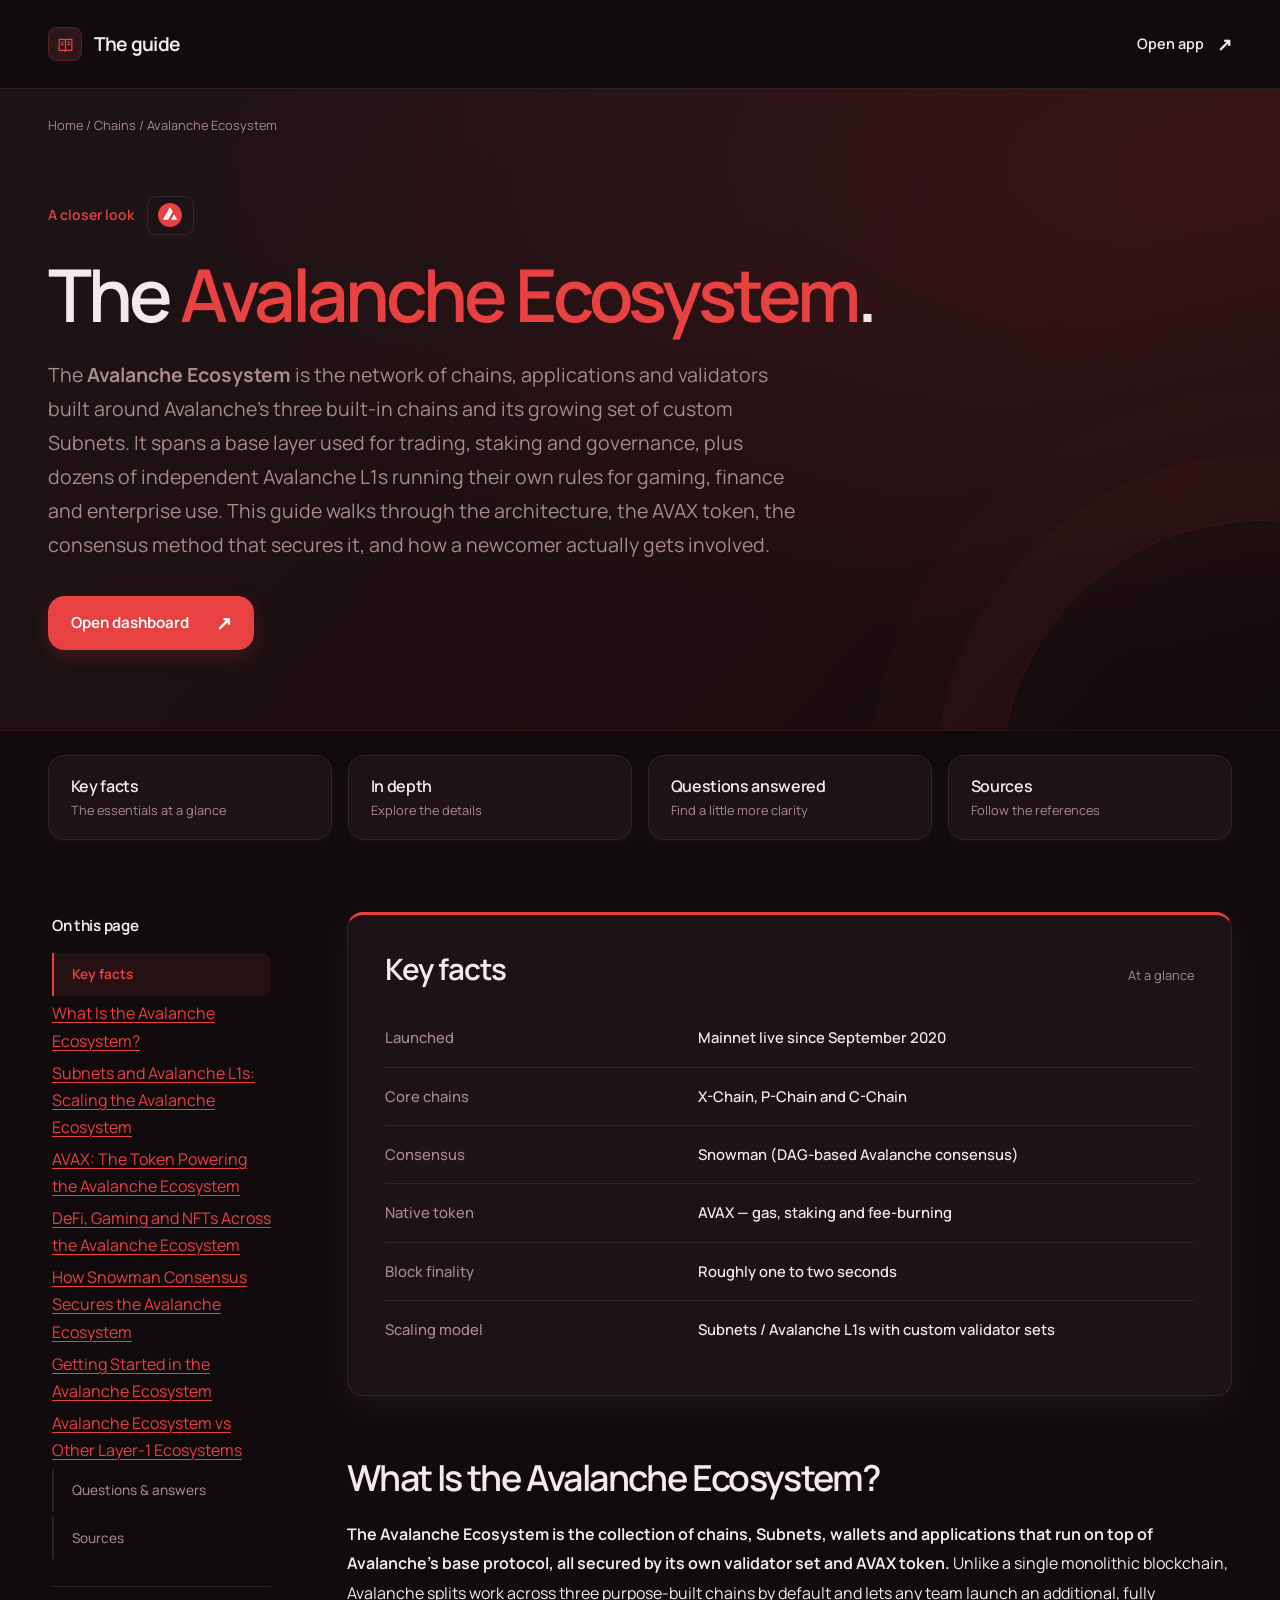
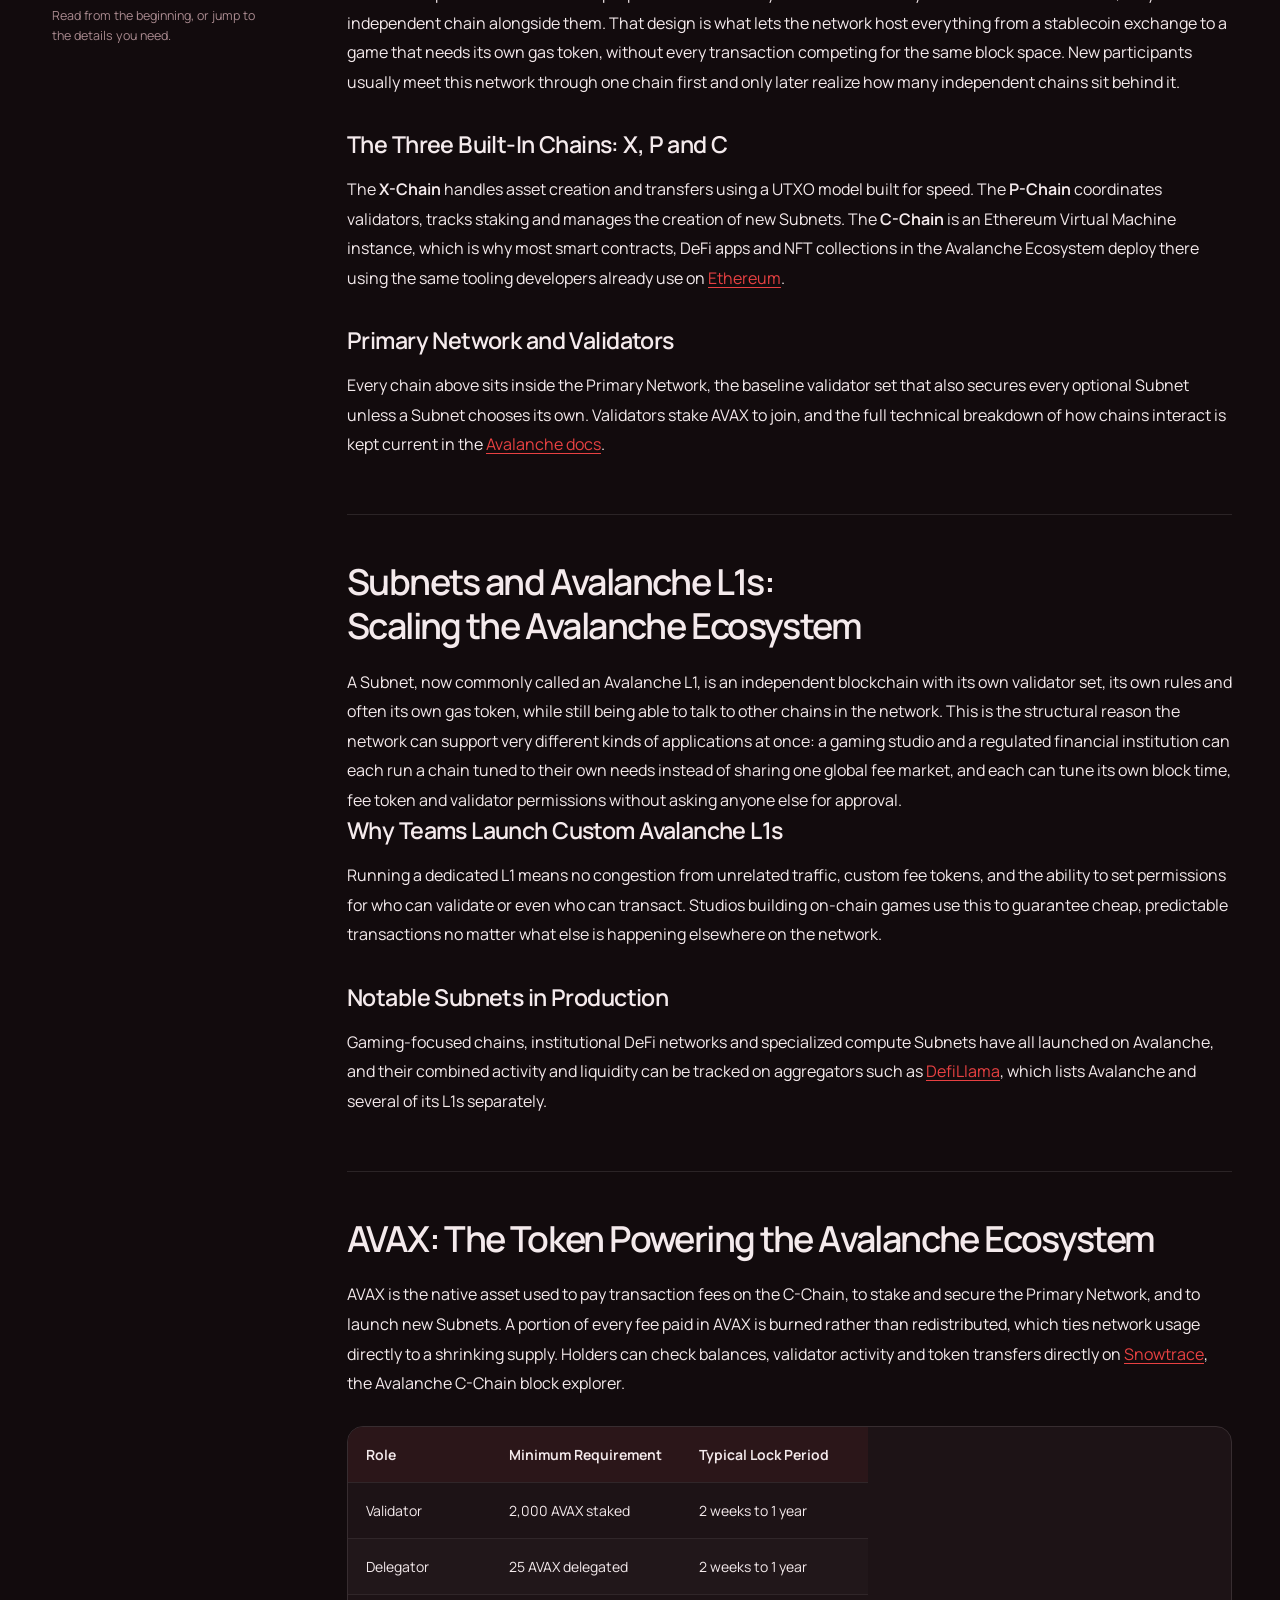
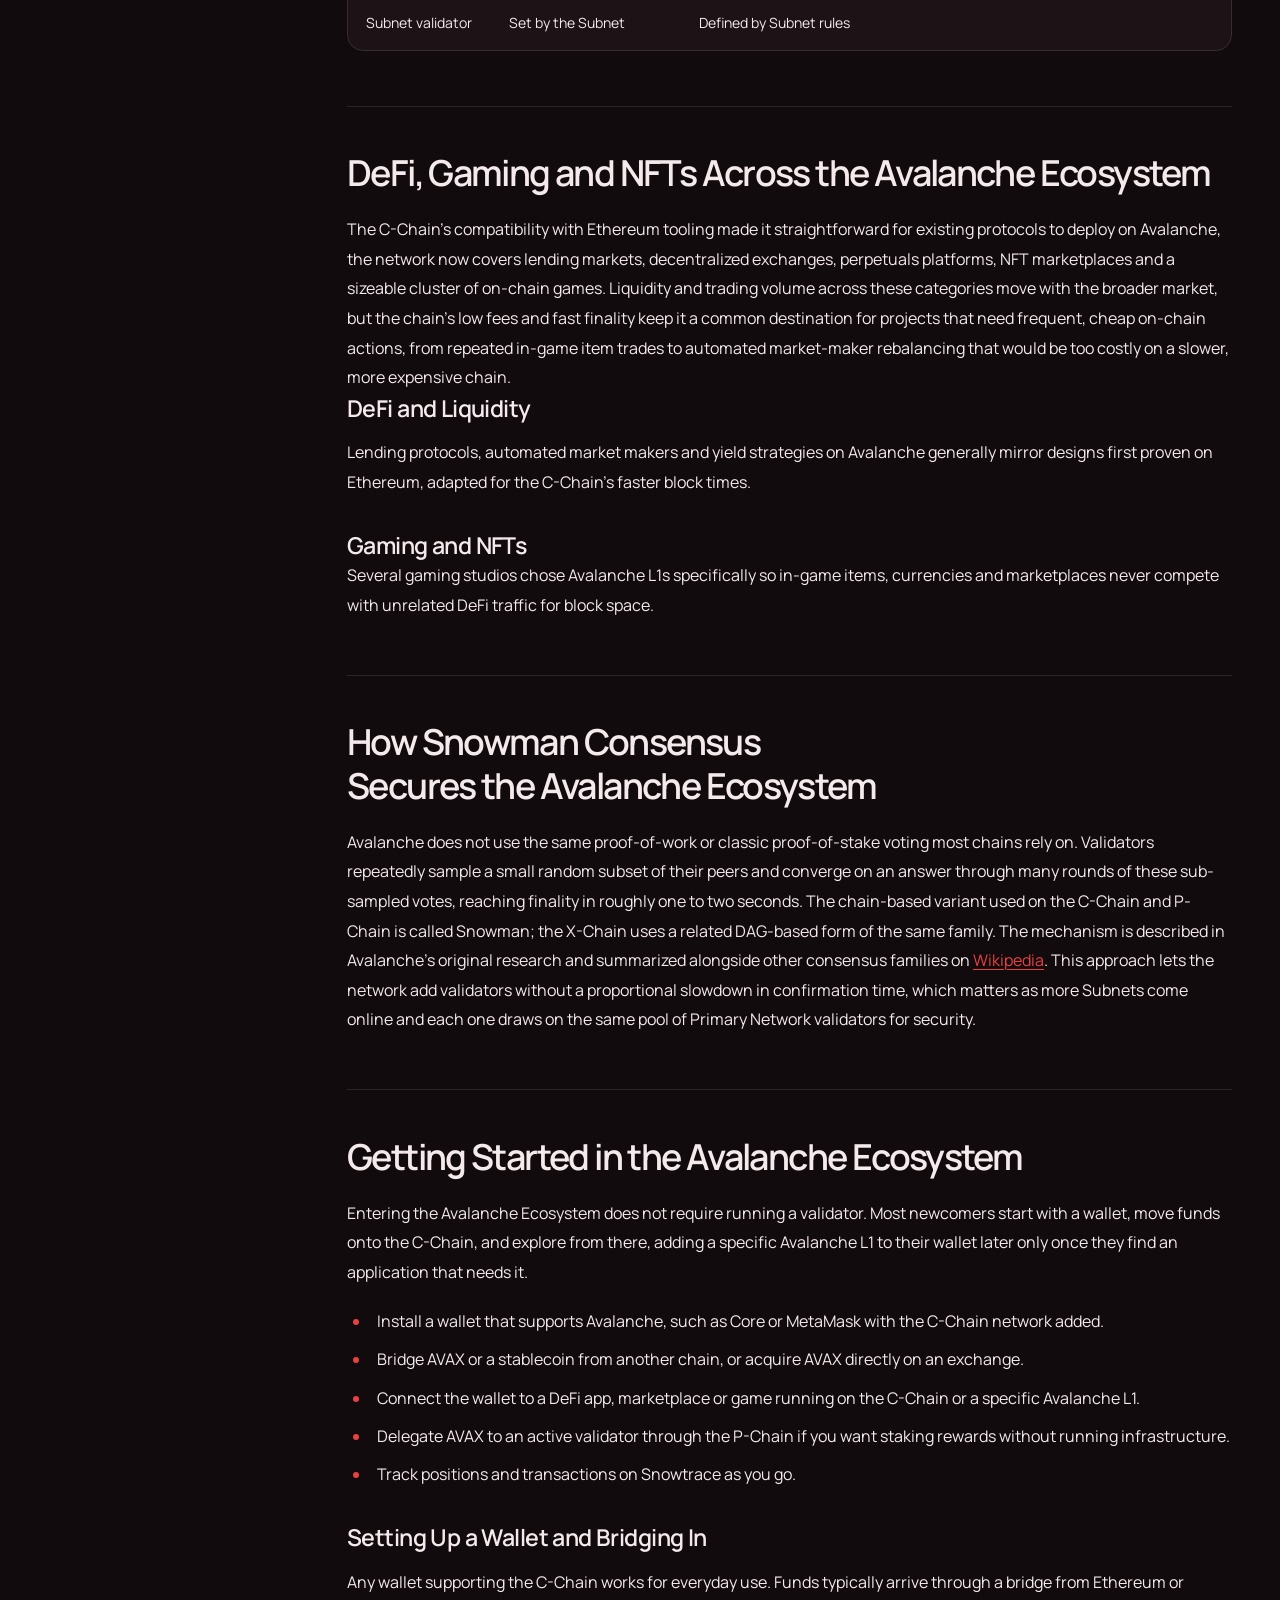
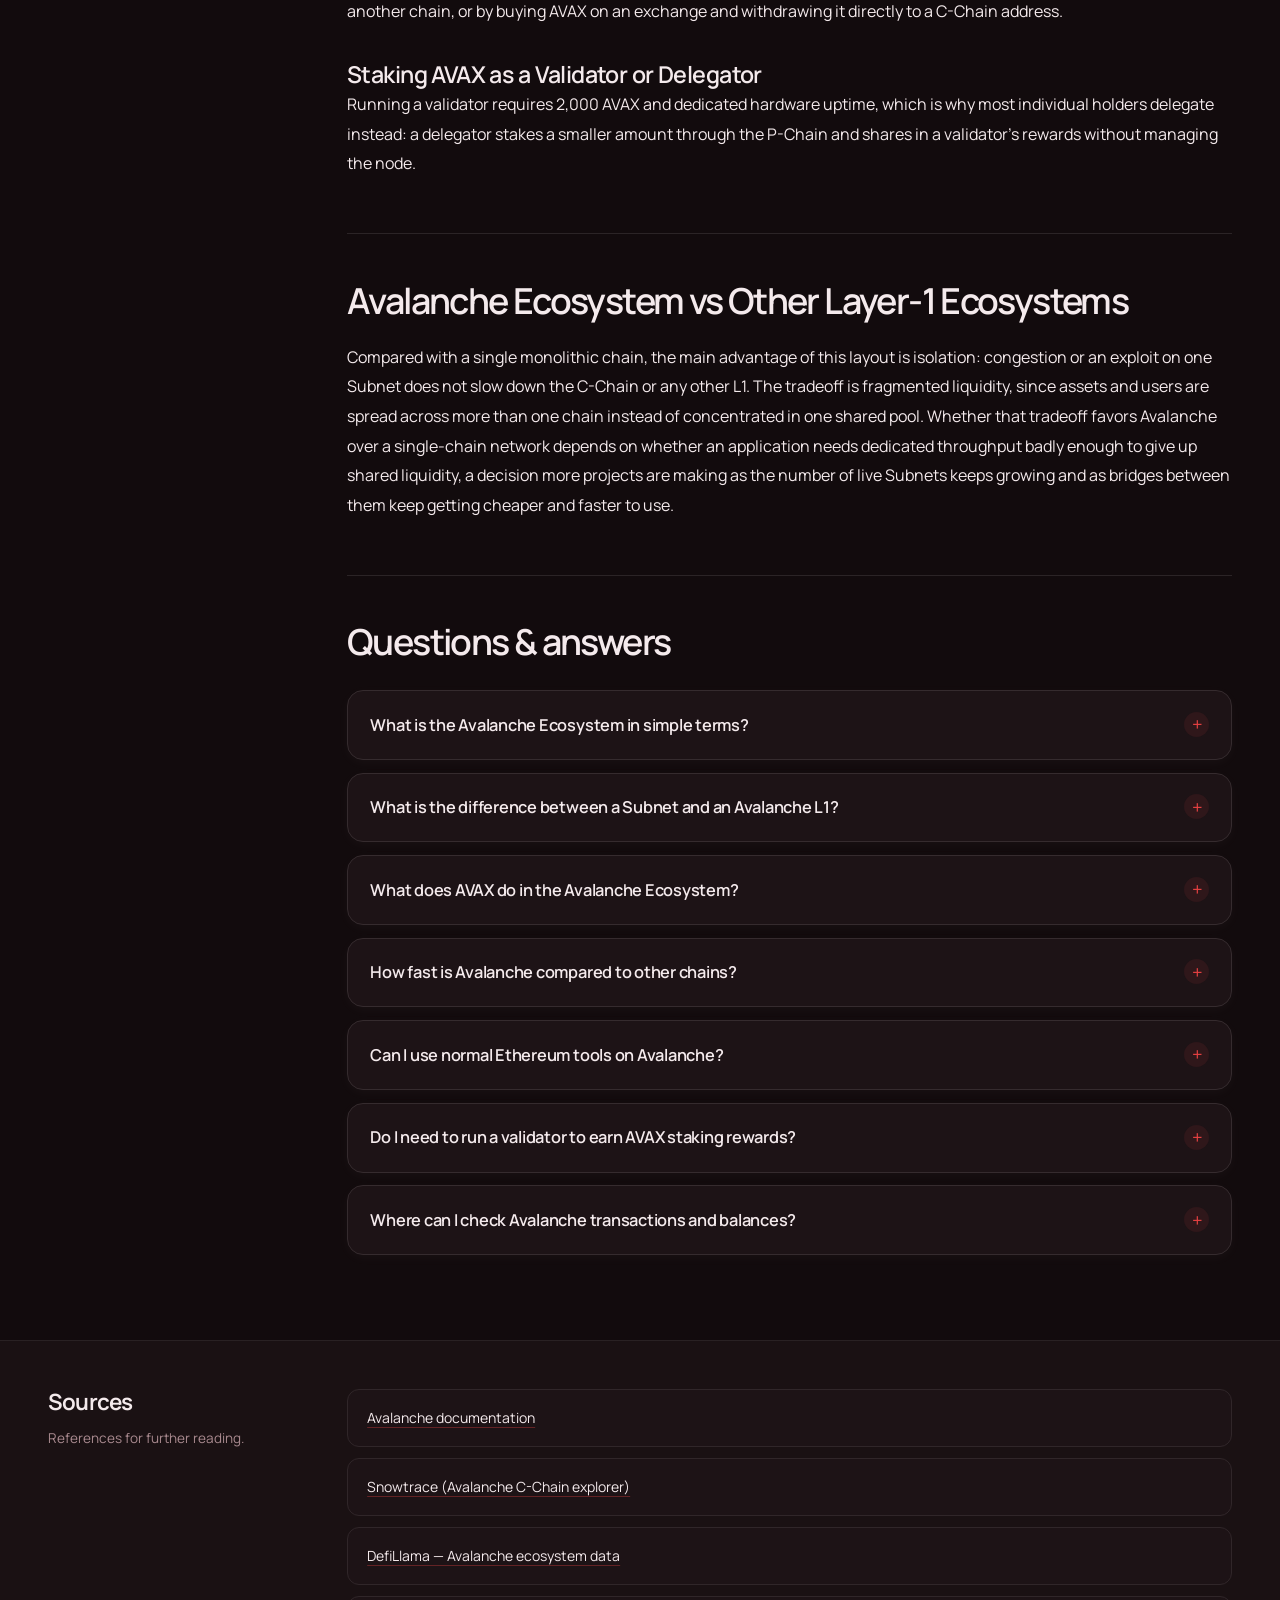
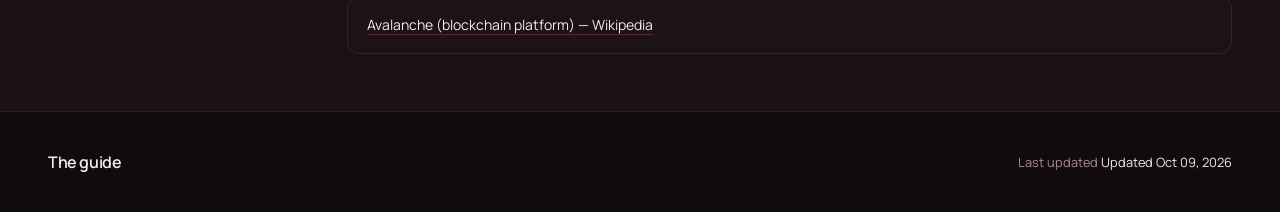
==== index.html @ 5fb93b6e "Chain guide redesign: rich content, inline sources, scrollspy" ====
<!doctype html>
<html lang="en">
<head>
<meta charset="utf-8">
<meta name="viewport" content="width=device-width, initial-scale=1">
<title>Avalanche Ecosystem — Chains, Subnets, AVAX & Projects Guide</title>
<meta name="description" content="A guide to the Avalanche Ecosystem: the X-Chain, P-Chain and C-Chain, Subnets and Avalanche L1s, the AVAX token, Snowman consensus, and the major DeFi, gaming and NFT projects built on the network.">
<link rel="canonical" href="https://avalanche-ecosystem.github.io/">
<meta property="og:type" content="article">
<meta property="og:title" content="Avalanche Ecosystem Explained">
<meta property="og:url" content="https://avalanche-ecosystem.github.io/">
<meta property="og:image" content="https://avalanche-ecosystem.github.io/og.png">
<meta name="twitter:card" content="summary_large_image">
<meta name="twitter:title" content="Avalanche Ecosystem Explained">
<link rel="preconnect" href="https://fonts.googleapis.com"><link rel="preconnect" href="https://fonts.gstatic.com" crossorigin><link rel="stylesheet" href="https://fonts.googleapis.com/css2?family=Manrope:wght@400;500;600;700&family=Manrope:wght@500;600;700&display=swap">
<script type="application/ld+json">{"@context": "https://schema.org", "@graph": [{"@type": "WebSite", "@id": "https://avalanche-ecosystem.github.io/#website", "url": "https://avalanche-ecosystem.github.io/", "name": "Avalanche Ecosystem — Chains, Subnets, AVAX & Projects Guide"}, {"@type": "WebPage", "@id": "https://avalanche-ecosystem.github.io/#webpage", "url": "https://avalanche-ecosystem.github.io/", "name": "Avalanche Ecosystem — Chains, Subnets, AVAX & Projects Guide", "isPartOf": {"@id": "https://avalanche-ecosystem.github.io/#website"}, "description": "A guide to the Avalanche Ecosystem: the X-Chain, P-Chain and C-Chain, Subnets and Avalanche L1s, the AVAX token, Snowman consensus, and the major DeFi, gaming and NFT projects built on the network.", "datePublished": "2026-10-09", "dateModified": "2026-10-09"}, {"@type": "SoftwareApplication", "name": "Avalanche Ecosystem", "applicationCategory": "FinanceApplication", "operatingSystem": "Web", "offers": {"@type": "Offer", "price": "0", "priceCurrency": "USD"}}, {"@type": "BreadcrumbList", "itemListElement": [{"@type": "ListItem", "position": 1, "name": "Home", "item": "https://avalanche-ecosystem.github.io/"}, {"@type": "ListItem", "position": 2, "name": "Chains"}, {"@type": "ListItem", "position": 3, "name": "Avalanche Ecosystem"}]}, {"@type": "FAQPage", "mainEntity": [{"@type": "Question", "name": "What is the Avalanche Ecosystem in simple terms?", "acceptedAnswer": {"@type": "Answer", "text": "It is the full set of chains, Subnets, validators and applications running on Avalanche, built around the X-Chain, P-Chain and C-Chain plus any independent Avalanche L1 a team has launched."}}, {"@type": "Question", "name": "What is the difference between a Subnet and an Avalanche L1?", "acceptedAnswer": {"@type": "Answer", "text": "They refer to the same underlying feature. 'Avalanche L1' is the newer name for a Subnet: an independent chain with its own validator set and rules that can still interoperate with the rest of the network."}}, {"@type": "Question", "name": "What does AVAX do in the Avalanche Ecosystem?", "acceptedAnswer": {"@type": "Answer", "text": "AVAX pays transaction fees on the C-Chain, is staked to secure the Primary Network, and is required to launch new Subnets. A portion of every fee is burned, linking usage to supply."}}, {"@type": "Question", "name": "How fast is Avalanche compared to other chains?", "acceptedAnswer": {"@type": "Answer", "text": "Avalanche typically finalizes transactions in roughly one to two seconds thanks to its Snowman consensus, which reaches agreement through repeated random sub-sampling rather than a single global vote."}}, {"@type": "Question", "name": "Can I use normal Ethereum tools on Avalanche?", "acceptedAnswer": {"@type": "Answer", "text": "Yes. The C-Chain is an Ethereum Virtual Machine instance, so wallets, contract languages and developer tooling built for Ethereum work on Avalanche with little to no modification."}}, {"@type": "Question", "name": "Do I need to run a validator to earn AVAX staking rewards?", "acceptedAnswer": {"@type": "Answer", "text": "No. Delegating AVAX to an existing validator through the P-Chain earns a share of staking rewards without the hardware or uptime requirements of running a validator node."}}, {"@type": "Question", "name": "Where can I check Avalanche transactions and balances?", "acceptedAnswer": {"@type": "Answer", "text": "Snowtrace is the standard C-Chain block explorer for checking balances, contract activity and transaction history on Avalanche."}}]}]}</script>
<style>
:root{--bg:#120B0D;--surface:#1D1316;--text:#F4EAEC;--muted:#A98A8F;--accent:#E84142;--accent-ink:#FFFFFF;--radius:16px;--display:"Manrope";--body:"Manrope"}
*,
*::before,
*::after {
  box-sizing: border-box;
}
html {
  scroll-behavior: smooth;
  scroll-padding-top: 2rem;
  background: var(--bg);
  -webkit-text-size-adjust: 100%;
}
body {
  margin: 0;
  min-width: 280px;
  color: var(--text);
  background: var(--bg);
  font-family: var(--body);
  font-size: 1rem;
  font-weight: 400;
  line-height: 1.7;
  -webkit-font-smoothing: antialiased;
  overflow-wrap: break-word;
}
::selection {
  color: var(--accent-ink);
  background: var(--accent);
}
a {
  color: var(--accent);
  text-decoration-thickness: .075em;
  text-underline-offset: .2em;
  transition: color .18s ease, background .18s ease, border-color .18s ease;
}
a:hover {
  color: var(--text);
}
a:focus-visible,
summary:focus-visible,
[tabindex]:focus-visible {
  outline: 3px solid var(--accent);
  outline-offset: 5px;
  border-radius: calc(var(--radius) * .35);
}
img,
svg,
video {
  max-width: 100%;
  vertical-align: middle;
}
img,
video {
  height: auto;
}
h1,
h2,
h3,
h4,
h5,
h6 {
  margin-top: 0;
  color: var(--text);
  font-family: var(--display);
  font-weight: 650;
  line-height: 1.2;
  text-wrap: balance;
}
p,
ul,
ol,
dl,
figure,
blockquote {
  margin-top: 0;
}
[hidden] {
  display: none !important;
}
.caa2b27 {
  width: min(100% - 6rem, 1240px);
  margin-inline: auto;
}
.cd79594 {
  position: absolute;
  z-index: 20;
  top: 1rem;
  left: 1rem;
  padding: .75rem 1.15rem;
  transform: translateY(-180%);
  border-radius: var(--radius);
  color: var(--accent-ink);
  background: var(--accent);
  font-weight: 600;
}
.cd79594:focus {
  transform: translateY(0);
}
.c8ff017 {
  position: relative;
  z-index: 1;
  border-bottom: 1px solid color-mix(in srgb, var(--text) 10%, var(--bg));
  background: var(--bg);
}
.cc9b5db {
  display: flex;
  align-items: center;
  justify-content: space-between;
  gap: 2rem;
  min-height: 88px;
  padding-block: 1rem;
}
.cd11fea {
  display: inline-flex;
  align-items: center;
  gap: .75rem;
  color: var(--text);
  font-family: var(--display);
  font-size: 1.2rem;
  font-weight: 650;
  letter-spacing: -.04em;
}
.cc62ac9 {
  display: grid;
  place-items: center;
  width: 34px;
  height: 34px;
  border: 1px solid color-mix(in srgb, var(--accent) 30%, var(--surface));
  border-radius: calc(var(--radius) * .55);
  color: var(--accent);
  background: color-mix(in srgb, var(--accent) 8%, var(--surface));
}
.cc62ac9 svg {
  width: 19px;
  height: 19px;
  fill: none;
  stroke: var(--accent);
  stroke-width: 1.6;
  stroke-linecap: round;
  stroke-linejoin: round;
}
.c58c25c {
  display: inline-flex;
  align-items: center;
  gap: .8rem;
  padding: .5rem 0;
  color: var(--text);
  font-size: .9rem;
  font-weight: 600;
  text-decoration: none;
}
.c58c25c:hover {
  color: var(--accent);
}
.ccae28e {
  position: relative;
  isolation: isolate;
  overflow: hidden;
  border-bottom: 1px solid color-mix(in srgb, var(--accent) 15%, var(--bg));
  background:
    radial-gradient(ellipse at 95% 12%, color-mix(in srgb, var(--accent) 14%, transparent), color-mix(in srgb, var(--accent) 0%, transparent) 62%),
    linear-gradient(130deg, var(--surface), color-mix(in srgb, var(--accent) 5%, var(--bg)) 70%, var(--bg));
}
.ccae28e::after {
  content: "";
  position: absolute;
  z-index: -1;
  width: 520px;
  height: 520px;
  right: -240px;
  bottom: -310px;
  border: 1px solid color-mix(in srgb, var(--accent) 15%, transparent);
  border-radius: 50%;
  box-shadow: 0 0 0 65px color-mix(in srgb, var(--accent) 3%, transparent), 0 0 0 130px color-mix(in srgb, var(--accent) 2%, transparent);
  pointer-events: none;
}
.c1a6158 {
  padding-block: 1.6rem 5rem;
}
.c0d7ffb {
  margin-bottom: 3.8rem;
  color: var(--muted);
  font-size: .8rem;
  line-height: 1.6;
}
.c9855a1 {
  display: inline;
  color: var(--muted);
  font-family: var(--body);
  font-size: inherit;
  text-decoration: none;
}
.c9855a1 a,
a.c9855a1 {
  color: var(--muted);
  text-decoration: none;
}
.c9855a1 a:hover,
a.c9855a1:hover {
  color: var(--accent);
  text-decoration: underline;
}
.c0d7ffb ol,
.c0d7ffb ul,
ol.c9855a1,
ul.c9855a1 {
  display: flex;
  align-items: center;
  flex-wrap: wrap;
  gap: .45rem .7rem;
  padding: 0;
  margin: 0;
  list-style: none;
}
.c0d7ffb li {
  display: inline;
}
.c0d7ffb [aria-current="page"] {
  color: var(--text);
}
.c653b18 {
  display: flex;
  align-items: center;
  flex-wrap: wrap;
  gap: .8rem;
  margin-bottom: 1.35rem;
  color: var(--accent);
  font-size: .875rem;
  font-weight: 600;
}
.c56a41a {
  padding-block: .3rem;
}
.c6e7bf2 {
  display: inline-flex;
  align-items: center;
  justify-content: center;
  min-height: 36px;
  max-width: 180px;
  padding: .4rem .65rem;
  border: 1px solid color-mix(in srgb, var(--text) 9%, var(--surface));
  border-radius: calc(var(--radius) * .6);
  background: var(--surface);
  box-shadow: 0 3px 10px color-mix(in srgb, var(--text) 4%, transparent);
  color: var(--text);
  font-size: .8rem;
  line-height: 1;
}
.c6e7bf2:empty {
  display: none;
}
.c6e7bf2 img,
.c6e7bf2 svg {
  display: block;
  width: auto;
  max-width: 148px;
  height: 24px;
  object-fit: contain;
}
.ccae28e h1 {
  max-width: 1050px;
  margin: 0 0 1.5rem;
  font-family: var(--display);
  font-size: clamp(2.7rem, 5.7vw, 5.1rem);
  font-weight: 600;
  line-height: 1.06;
  letter-spacing: -.055em;
  overflow-wrap: anywhere;
}
.ccae28e h1 em {
  color: var(--accent);
  font-style: normal;
}
.ccae28e h1 a {
  color: inherit;
}
.ce67e24 {
  max-width: 760px;
  margin: 0 0 2.1rem;
  color: var(--muted);
  font-size: clamp(1.05rem, 1.6vw, 1.22rem);
  line-height: 1.75;
  text-wrap: pretty;
}
.c73b34a {
  display: inline-flex;
  align-items: center;
  justify-content: center;
  gap: 1.7rem;
  min-height: 54px;
  padding: .85rem 1.35rem;
  border: 1px solid var(--accent);
  border-radius: var(--radius);
  color: var(--accent-ink);
  background: var(--accent);
  box-shadow: 0 6px 18px color-mix(in srgb, var(--accent) 18%, transparent);
  font-family: var(--body);
  font-size: .95rem;
  font-weight: 650;
  line-height: 1.4;
  text-decoration: none;
  transition: background .2s ease, box-shadow .2s ease, transform .2s ease;
}
.c73b34a:hover {
  color: var(--accent-ink);
  background: color-mix(in srgb, var(--accent) 92%, var(--text));
  box-shadow: 0 9px 24px color-mix(in srgb, var(--accent) 24%, transparent);
  transform: translateY(-2px);
}
.c81d93e {
  font-family: var(--body);
  font-size: 1.25em;
  line-height: 1;
}
.ced6bfc {
  display: grid;
  grid-template-columns: repeat(4, minmax(0, 1fr));
  gap: 1rem;
  margin-block: 1.5rem 4.5rem;
}
.c322184 {
  min-width: 0;
  padding: 1.2rem 1.35rem;
  border: 1px solid color-mix(in srgb, var(--text) 9%, var(--surface));
  border-radius: var(--radius);
  background: var(--surface);
  box-shadow: 0 3px 12px color-mix(in srgb, var(--text) 3%, transparent);
}
.c322184 strong {
  display: block;
  margin-bottom: .2rem;
  color: var(--text);
  font-family: var(--display);
  font-size: 1rem;
  font-weight: 600;
  line-height: 1.4;
  letter-spacing: -.02em;
}
.c322184 span {
  display: block;
  color: var(--muted);
  font-size: .8rem;
  line-height: 1.5;
}
.cceed79 {
  display: grid;
  grid-template-columns: 235px minmax(0, 1fr);
  align-items: start;
  gap: clamp(2.5rem, 5vw, 5rem);
  padding-bottom: 4.5rem;
}
.cebea92 {
  position: sticky;
  top: 2rem;
  min-width: 0;
  max-height: calc(100dvh - 4rem);
  overflow-y: auto;
  overscroll-behavior: contain;
  scrollbar-width: thin;
  scrollbar-color: color-mix(in srgb, var(--muted) 35%, var(--surface)) var(--surface);
  padding: .3rem .75rem 1rem .25rem;
}
.cce36ad {
  margin: 0 0 1.1rem;
  color: var(--text);
  font-family: var(--display);
  font-size: .95rem;
  font-weight: 650;
  letter-spacing: -.02em;
}
.c639f0f {
  display: grid;
  gap: .3rem;
  margin: 0;
  padding: 0;
  list-style: none;
}
.c639f0f li {
  min-width: 0;
  margin: 0;
  padding: 0;
}
.c71f68b {
  position: relative;
  display: block;
  padding: .7rem .9rem .7rem 1.1rem;
  border-inline-start: 2px solid color-mix(in srgb, var(--muted) 18%, var(--bg));
  border-radius: 0 calc(var(--radius) * .55) calc(var(--radius) * .55) 0;
  color: var(--muted);
  font-family: var(--body);
  font-size: .85rem;
  font-weight: 450;
  line-height: 1.5;
  text-decoration: none;
  overflow-wrap: anywhere;
}
.c71f68b:hover {
  border-inline-start-color: color-mix(in srgb, var(--accent) 45%, var(--bg));
  color: var(--text);
  background: color-mix(in srgb, var(--accent) 5%, var(--bg));
}
.c71f68b[aria-current="location"] {
  border-inline-start-color: var(--accent);
  color: var(--accent);
  background: color-mix(in srgb, var(--accent) 9%, var(--bg));
  font-weight: 650;
}
.c358125 {
  margin: 1.65rem 0 0;
  padding: 1.2rem 0 0;
  border-top: 1px solid color-mix(in srgb, var(--text) 10%, var(--bg));
  color: var(--muted);
  font-size: .78rem;
  line-height: 1.65;
}
.cb99218 {
  min-width: 0;
}
.c2618cd {
  padding: clamp(1.3rem, 3vw, 2.3rem);
  margin-bottom: 3.75rem;
  border: 1px solid color-mix(in srgb, var(--accent) 18%, var(--surface));
  border-top: 3px solid var(--accent);
  border-radius: var(--radius);
  background: var(--surface);
  box-shadow: 0 10px 35px color-mix(in srgb, var(--text) 5%, transparent);
  scroll-margin-top: 2rem;
}
.c558c1a {
  display: flex;
  align-items: baseline;
  flex-wrap: wrap;
  gap: .5rem 1.5rem;
  justify-content: space-between;
  margin-bottom: 1.4rem;
}
.c558c1a h2 {
  margin: 0;
  font-size: clamp(1.45rem, 2.3vw, 1.85rem);
  letter-spacing: -.04em;
}
.c558c1a p {
  margin: 0;
  color: var(--muted);
  font-size: .8rem;
}
.c09dd2b {
  min-width: 0;
  overflow-x: auto;
  scrollbar-width: thin;
  scrollbar-color: var(--muted) var(--surface);
}
.cf9f2a6 {
  width: 100%;
  border-collapse: collapse;
  color: var(--text);
  font-family: var(--body);
  font-size: .925rem;
  line-height: 1.6;
  text-align: left;
}
.cf9f2a6 caption {
  padding: 0 0 1rem;
  color: var(--muted);
  font-size: .85rem;
  text-align: left;
}
.cf9f2a6 th,
.cf9f2a6 td {
  padding: 1.05rem .85rem;
  border-bottom: 1px solid color-mix(in srgb, var(--text) 9%, var(--surface));
  vertical-align: top;
  overflow-wrap: anywhere;
}
.cf9f2a6 th {
  width: 37%;
  color: var(--muted);
  font-weight: 500;
}
.cf9f2a6 thead th {
  color: var(--text);
  background: color-mix(in srgb, var(--accent) 5%, var(--surface));
  font-weight: 650;
}
.cf9f2a6 td {
  font-weight: 550;
}
.cf9f2a6 tr > :first-child {
  padding-left: 0;
}
.cf9f2a6 tr > :last-child {
  padding-right: 0;
}
.cf9f2a6 tbody:last-child tr:last-child > *,
.cf9f2a6 > tr:last-child > * {
  border-bottom: 0;
}
.cf9f2a6 td p:last-child,
.cf9f2a6 th p:last-child {
  margin-bottom: 0;
}
.cb6d371 {
  min-width: 0;
}
.c6ebb18 {
  min-width: 0;
  margin: 0 0 3.4rem;
  scroll-margin-top: 2rem;
}
.c6ebb18 + .c6ebb18 {
  padding-top: 2.8rem;
  border-top: 1px solid color-mix(in srgb, var(--text) 11%, var(--bg));
}
.cb12d35 {
  margin: 0 0 1.25rem;
  color: var(--text);
  font-family: var(--display);
  font-size: clamp(1.65rem, 2.8vw, 2.35rem);
  font-weight: 600;
  line-height: 1.22;
  letter-spacing: -.045em;
}
.c371013 {
  color: var(--text);
  font-family: var(--body);
  font-size: 1rem;
  line-height: 1.85;
  overflow-wrap: anywhere;
}
.c371013 > :last-child {
  margin-bottom: 0;
}
.c371013 p {
  margin: 0 0 1.3rem;
  text-wrap: pretty;
}
.c371013 h3 {
  margin: 2rem 0 .9rem;
  font-size: clamp(1.2rem, 2vw, 1.45rem);
  font-weight: 600;
  line-height: 1.35;
  letter-spacing: -.025em;
}
.c371013 h4,
.c371013 h5,
.c371013 h6 {
  margin: 1.6rem 0 .75rem;
  font-size: 1.075rem;
  line-height: 1.4;
}
.c371013 h3:first-child,
.c371013 h4:first-child {
  margin-top: 0;
}
.c371013 strong,
.c59cecd strong {
  color: var(--text);
  font-weight: 650;
}
.c371013 ul,
.c371013 ol,
.c59cecd ul,
.c59cecd ol {
  margin: 1.2rem 0 1.6rem;
  padding-left: 1.5rem;
}
.c371013 li,
.c59cecd li {
  padding-left: .4rem;
  margin-block: .55rem;
}
.c371013 li::marker,
.c59cecd li::marker {
  color: var(--accent);
  font-weight: 600;
}
.c371013 li > ul,
.c371013 li > ol {
  margin-block: .5rem;
}
.c371013 li p {
  margin-bottom: .6rem;
}
.c371013 blockquote {
  margin: 1.8rem 0;
  padding: 1.3rem 1.5rem;
  border-inline-start: 3px solid var(--accent);
  border-radius: 0 var(--radius) var(--radius) 0;
  background: color-mix(in srgb, var(--accent) 6%, var(--surface));
  color: var(--text);
  font-size: 1.05rem;
}
.c371013 blockquote > :last-child {
  margin-bottom: 0;
}
.c371013 blockquote cite {
  display: block;
  margin-top: .9rem;
  color: var(--muted);
  font-size: .85rem;
  font-style: normal;
}
.c371013 table {
  display: block;
  width: 100%;
  max-width: 100%;
  margin: 1.7rem 0;
  overflow-x: auto;
  border: 1px solid color-mix(in srgb, var(--text) 12%, var(--surface));
  border-radius: var(--radius);
  border-spacing: 0;
  background: var(--surface);
  font-family: var(--body);
  font-size: .875rem;
  line-height: 1.65;
  text-align: left;
  scrollbar-width: thin;
  scrollbar-color: var(--muted) var(--surface);
}
.c371013 table caption {
  padding: .9rem 1rem;
  color: var(--muted);
  font-size: .82rem;
  text-align: left;
}
.c371013 th,
.c371013 td {
  min-width: 125px;
  padding: 1rem 1.15rem;
  border-bottom: 1px solid color-mix(in srgb, var(--text) 9%, var(--surface));
  vertical-align: top;
}
.c371013 th {
  color: var(--text);
  background: color-mix(in srgb, var(--accent) 7%, var(--surface));
  font-weight: 650;
}
.c371013 tbody tr:nth-child(even) {
  background: color-mix(in srgb, var(--text) 2%, var(--surface));
}
.c371013 tbody:last-child tr:last-child > * {
  border-bottom: 0;
}
.c371013 td > :last-child,
.c371013 th > :last-child {
  margin-bottom: 0;
}
.c371013 figure {
  margin: 1.8rem 0;
}
.c371013 figure img {
  display: block;
  border-radius: var(--radius);
}
.c371013 figcaption {
  margin-top: .7rem;
  color: var(--muted);
  font-size: .8rem;
  line-height: 1.6;
}
.c371013 code,
.c59cecd code {
  padding: .1em .35em;
  border-radius: calc(var(--radius) * .25);
  background: color-mix(in srgb, var(--accent) 7%, var(--surface));
  color: var(--text);
  font-family: var(--body);
  font-size: .9em;
}
.c371013 pre {
  overflow-x: auto;
  padding: 1.2rem;
  border: 1px solid color-mix(in srgb, var(--text) 10%, var(--surface));
  border-radius: var(--radius);
  background: var(--surface);
  color: var(--text);
  font-family: var(--body);
  font-size: .875rem;
  line-height: 1.7;
}
.c371013 pre code {
  padding: 0;
  background: var(--surface);
}
.c371013 hr {
  margin: 2rem 0;
  border: 0;
  border-top: 1px solid color-mix(in srgb, var(--text) 12%, var(--bg));
}
.c371013 dt {
  margin-top: 1.1rem;
  color: var(--text);
  font-weight: 650;
}
.c371013 dd {
  margin: .4rem 0 1rem;
  color: var(--muted);
}
.ccd5e40 {
  padding-top: 2.75rem;
  border-top: 1px solid color-mix(in srgb, var(--text) 11%, var(--bg));
  scroll-margin-top: 2rem;
}
.ccd5e40 > .cb12d35 {
  margin-bottom: 1.65rem;
}
.c98e1a6 {
  margin: 0 0 .8rem;
  border: 1px solid color-mix(in srgb, var(--text) 11%, var(--surface));
  border-radius: var(--radius);
  background: var(--surface);
  box-shadow: 0 3px 12px color-mix(in srgb, var(--text) 3%, transparent);
  overflow: clip;
  transition: border-color .2s ease, box-shadow .2s ease;
}
.c98e1a6:hover {
  border-color: color-mix(in srgb, var(--accent) 35%, var(--surface));
}
.c98e1a6[open] {
  border-color: color-mix(in srgb, var(--accent) 35%, var(--surface));
  box-shadow: 0 6px 20px color-mix(in srgb, var(--text) 4%, transparent);
}
.c730b55 {
  position: relative;
  display: block;
  padding: 1.35rem 3.8rem 1.35rem 1.4rem;
  color: var(--text);
  font-family: var(--display);
  font-size: 1.025rem;
  font-weight: 600;
  line-height: 1.5;
  letter-spacing: -.015em;
  list-style: none;
  cursor: pointer;
}
.c730b55::-webkit-details-marker {
  display: none;
}
.c730b55::after {
  content: "+";
  position: absolute;
  top: 1.3rem;
  right: 1.35rem;
  display: grid;
  place-items: center;
  width: 25px;
  height: 25px;
  border-radius: 50%;
  background: color-mix(in srgb, var(--accent) 9%, var(--surface));
  color: var(--accent);
  font-family: var(--body);
  font-size: 1.15rem;
  font-weight: 400;
  line-height: 1;
}
.c98e1a6[open] > .c730b55::after {
  content: "−";
}
.c98e1a6 > .c730b55:focus-visible {
  outline-offset: -5px;
}
.c59cecd {
  padding: 0 1.4rem 1.45rem;
  color: var(--muted);
  font-family: var(--body);
  font-size: .95rem;
  line-height: 1.8;
}
.c59cecd > :first-child {
  margin-top: 0;
}
.c59cecd > :last-child {
  margin-bottom: 0;
}
.c59cecd p {
  margin-bottom: 1rem;
}
.cdc4638 {
  padding-block: 3rem 3.6rem;
  border-top: 1px solid color-mix(in srgb, var(--text) 10%, var(--bg));
  background: color-mix(in srgb, var(--surface) 70%, var(--bg));
  scroll-margin-top: 2rem;
}
.c941dc5 {
  display: grid;
  grid-template-columns: 235px minmax(0, 1fr);
  gap: clamp(2.5rem, 5vw, 5rem);
}
.c4fad65 h2 {
  margin-bottom: .7rem;
  font-size: 1.4rem;
  letter-spacing: -.035em;
}
.c4fad65 p {
  margin: 0;
  color: var(--muted);
  font-size: .85rem;
  line-height: 1.7;
}
.c85fd20 {
  min-width: 0;
}
.ca0884f {
  display: grid;
  gap: .7rem;
  margin: 0;
  padding: 0;
  list-style: none;
  font-family: var(--body);
}
.cb8106c {
  display: block;
  min-width: 0;
  padding: 1rem 1.2rem;
  border: 1px solid color-mix(in srgb, var(--text) 9%, var(--surface));
  border-radius: calc(var(--radius) * .75);
  background: var(--surface);
  color: var(--muted);
  font-family: var(--body);
  font-size: .875rem;
  line-height: 1.7;
  overflow-wrap: anywhere;
}
.cb8106c a,
a.cb8106c {
  color: var(--text);
  text-decoration-color: color-mix(in srgb, var(--accent) 35%, var(--surface));
  text-underline-offset: .25em;
}
.cb8106c a:hover,
a.cb8106c:hover {
  color: var(--accent);
  text-decoration-color: var(--accent);
}
.cb8106c p {
  margin: .4rem 0 0;
}
.cb8106c small {
  color: var(--muted);
  font-size: .8rem;
}
.ce96f67 {
  border-top: 1px solid color-mix(in srgb, var(--text) 10%, var(--bg));
  background: var(--bg);
}
.c9b0d54 {
  display: flex;
  align-items: center;
  justify-content: space-between;
  flex-wrap: wrap;
  gap: 1rem 2rem;
  min-height: 100px;
  padding-block: 1.5rem;
}
.cd3a147 {
  color: var(--text);
  font-family: var(--display);
  font-size: 1rem;
  font-weight: 600;
  letter-spacing: -.025em;
}
.ceb78a9 {
  margin: 0;
  color: var(--muted);
  font-size: .8rem;
}
.ceb78a9 span {
  color: var(--text);
}
@media (min-width: 1500px) {
  .c1a6158 {
    padding-bottom: 6rem;
  }
  .c0d7ffb {
    margin-bottom: 4.5rem;
  }
  .cceed79 {
    gap: 5.5rem;
  }
  .c941dc5 {
    gap: 5.5rem;
  }
}
@media (max-width: 1050px) {
  .caa2b27 {
    width: calc(100% - 3rem);
  }
  .cceed79,
  .c941dc5 {
    grid-template-columns: 190px minmax(0, 1fr);
    gap: 2.25rem;
  }
  .ced6bfc {
    gap: .75rem;
  }
  .c322184 {
    padding: 1rem;
  }
  .c71f68b {
    font-size: .8rem;
  }
}
@media (max-width: 760px) {
  html {
    scroll-padding-top: 1rem;
  }
  .cc9b5db {
    min-height: 72px;
  }
  .c1a6158 {
    padding-block: 1.25rem 3.25rem;
  }
  .c0d7ffb {
    margin-bottom: 2.6rem;
  }
  .ccae28e h1 {
    max-width: 100%;
    font-size: clamp(2.45rem, 7.4vw, 3.6rem);
    letter-spacing: -.045em;
  }
  .ce67e24 {
    font-size: 1.05rem;
  }
  .ced6bfc {
    grid-template-columns: repeat(2, minmax(0, 1fr));
    margin-block: 1.2rem 2.5rem;
  }
  .cceed79 {
    grid-template-columns: minmax(0, 1fr);
    gap: 2.3rem;
    padding-bottom: 3rem;
  }
  .cebea92 {
    position: static;
    max-height: none;
    padding: 1.2rem;
    border: 1px solid color-mix(in srgb, var(--text) 10%, var(--surface));
    border-radius: var(--radius);
    background: var(--surface);
  }
  .cce36ad {
    margin-bottom: .8rem;
  }
  .c639f0f {
    grid-template-columns: repeat(2, minmax(0, 1fr));
    gap: .4rem .8rem;
  }
  .c71f68b {
    height: 100%;
    padding-block: .7rem;
    font-size: .825rem;
  }
  .c358125 {
    display: none;
  }
  .c2618cd {
    margin-bottom: 2.5rem;
  }
  .c6ebb18 {
    margin-bottom: 2.6rem;
  }
  .c6ebb18 + .c6ebb18 {
    padding-top: 2.2rem;
  }
  .c941dc5 {
    grid-template-columns: minmax(0, 1fr);
    gap: 1.5rem;
  }
  .cdc4638 {
    padding-block: 2.5rem;
  }
  .c6ebb18,
  .c2618cd,
  .ccd5e40,
  .cdc4638 {
    scroll-margin-top: 1rem;
  }
}
@media (max-width: 440px) {
  .caa2b27 {
    width: calc(100% - 2rem);
  }
  .cc9b5db {
    gap: 1rem;
  }
  .cd11fea {
    gap: .5rem;
    font-size: 1.05rem;
  }
  .c58c25c {
    gap: .45rem;
    font-size: .8rem;
  }
  .c653b18 {
    gap: .65rem;
    margin-bottom: 1.1rem;
  }
  .ccae28e h1 {
    font-size: 2.5rem;
  }
  .c73b34a {
    width: 100%;
    justify-content: space-between;
  }
  .c322184 {
    padding: .9rem;
  }
  .c322184 strong {
    font-size: .9rem;
  }
  .c322184 span {
    font-size: .75rem;
  }
  .c639f0f {
    grid-template-columns: minmax(0, 1fr);
  }
  .c2618cd {
    padding: 1.15rem;
  }
  .cf9f2a6 {
    font-size: .85rem;
  }
  .cf9f2a6 th,
  .cf9f2a6 td {
    padding-block: .9rem;
    padding-inline: .5rem;
  }
  .c371013 {
    font-size: .95rem;
    line-height: 1.8;
  }
  .c371013 blockquote {
    padding: 1rem 1.1rem;
  }
  .c730b55 {
    padding: 1.1rem 3rem 1.1rem 1.1rem;
    font-size: .95rem;
  }
  .c730b55::after {
    top: 1.1rem;
    right: .9rem;
  }
  .c59cecd {
    padding: 0 1.1rem 1.2rem;
    font-size: .9rem;
  }
  .c9b0d54 {
    align-items: flex-start;
    flex-direction: column;
    gap: .6rem;
  }
}
@media (prefers-reduced-motion: reduce) {
  html {
    scroll-behavior: auto;
  }
  *,
  *::before,
  *::after {
    transition: none !important;
  }
  .c73b34a:hover {
    transform: none;
  }
}
@media print {
  body {
    background: var(--surface);
    font-size: 10pt;
  }
  .caa2b27 {
    width: 100%;
  }
  .c8ff017,
  .cd79594,
  .c73b34a,
  .cebea92,
  .ccae28e::after {
    display: none;
  }
  .ccae28e {
    background: var(--surface);
  }
  .c1a6158 {
    padding-block: 1rem 2rem;
  }
  .c0d7ffb {
    margin-bottom: 1.5rem;
  }
  .ccae28e h1 {
    font-size: 32pt;
  }
  .ced6bfc {
    margin-bottom: 2rem;
  }
  .cceed79,
  .c941dc5 {
    display: block;
  }
  .c2618cd,
  .c322184,
  .c98e1a6 {
    box-shadow: none;
  }
  .cb12d35,
  .c371013 h3 {
    break-after: avoid;
  }
  .c98e1a6,
  .cb8106c,
  .c371013 tr {
    break-inside: avoid;
  }
  .c4fad65 {
    margin-bottom: 1rem;
  }
}
</style>
</head>
<body>
<a class="cd79594" href="#guide-main">Skip to guide</a>
<header class="c8ff017">
  <div class="caa2b27 cc9b5db">
    <div class="cd11fea">
      <span class="cc62ac9" aria-hidden="true"><svg viewBox="0 0 24 24"><path d="M4 5.5h6a3 3 0 0 1 2 1 3 3 0 0 1 2-1h6v14h-6a3 3 0 0 0-2 1 3 3 0 0 0-2-1H4zM12 6.5v14M7 9h2M15 9h2M7 12h2M15 12h2"/></svg></span>
      <span>The guide</span>
    </div>
    <a class="c58c25c" href="dashboard/">Open app <span class="c81d93e" aria-hidden="true">↗</span></a>
  </div>
</header>
<section class="ccae28e" aria-labelledby="guide-title">
  <div class="caa2b27 c1a6158">
    <nav class="c0d7ffb" aria-label="Breadcrumb"><nav class="c9855a1" aria-label="Breadcrumb"><a href="dashboard/">Home</a> <span>/</span> <span>Chains</span> <span>/</span> <span>Avalanche Ecosystem</span></nav></nav>
    <div class="c653b18"><span class="c56a41a">A closer look</span><span class="c6e7bf2"><img src="assets/tokens/avalanche.svg" alt="Avalanche" width="28" height="28"></span></div>
    <h1 id="guide-title">The <em>Avalanche Ecosystem</em>.</h1>
    <p class="ce67e24">The <strong>Avalanche Ecosystem</strong> is the network of chains, applications and validators built around Avalanche's three built-in chains and its growing set of custom Subnets. It spans a base layer used for trading, staking and governance, plus dozens of independent Avalanche L1s running their own rules for gaming, finance and enterprise use. This guide walks through the architecture, the AVAX token, the consensus method that secures it, and how a newcomer actually gets involved.</p>
    <a class="c73b34a" href="dashboard/">Open dashboard <span class="c81d93e" aria-hidden="true">↗</span></a>
  </div>
</section>
<div class="caa2b27">
  <div class="ced6bfc" aria-label="Guide highlights">
    <div class="c322184"><strong>Key facts</strong><span>The essentials at a glance</span></div>
    <div class="c322184"><strong>In depth</strong><span>Explore the details</span></div>
    <div class="c322184"><strong>Questions answered</strong><span>Find a little more clarity</span></div>
    <div class="c322184"><strong>Sources</strong><span>Follow the references</span></div>
  </div>
  <div class="cceed79">
    <nav class="cebea92" aria-labelledby="toc-title">
      <h2 class="cce36ad" id="toc-title">On this page</h2>
      <ul class="c639f0f" id="toc-list">
        <li><a class="c71f68b" href="#key-facts">Key facts</a></li>
        <li><a class="c71f68b" href="#guide-sections" data-sections-link>In depth</a></li>
        <li><a class="c71f68b" href="#questions">Questions &amp; answers</a></li>
        <li><a class="c71f68b" href="#sources">Sources</a></li>
      </ul>
      <p class="c358125">Read from the beginning, or jump to the details you need.</p>
    </nav>
    <main class="cb99218" id="guide-main" tabindex="-1">
      <section class="c2618cd" id="key-facts" aria-labelledby="facts-title">
        <div class="c558c1a"><h2 id="facts-title">Key facts</h2><p>At a glance</p></div>
        <div class="c09dd2b"><table class="cf9f2a6"><tbody><tr><th scope="row">Launched</th><td>Mainnet live since September 2020</td></tr>
<tr><th scope="row">Core chains</th><td>X-Chain, P-Chain and C-Chain</td></tr>
<tr><th scope="row">Consensus</th><td>Snowman (DAG-based Avalanche consensus)</td></tr>
<tr><th scope="row">Native token</th><td>AVAX — gas, staking and fee-burning</td></tr>
<tr><th scope="row">Block finality</th><td>Roughly one to two seconds</td></tr>
<tr><th scope="row">Scaling model</th><td>Subnets / Avalanche L1s with custom validator sets</td></tr></tbody></table></div>
      </section>
      <div class="cb6d371" id="guide-sections"><section class="c6ebb18"><h2 class="cb12d35">What Is the Avalanche Ecosystem?</h2><div class="c371013"><strong>The Avalanche Ecosystem is the collection of chains, Subnets, wallets and applications that run on top of Avalanche's base protocol, all secured by its own validator set and AVAX token.</strong> Unlike a single monolithic blockchain, Avalanche splits work across three purpose-built chains by default and lets any team launch an additional, fully independent chain alongside them. That design is what lets the network host everything from a stablecoin exchange to a game that needs its own gas token, without every transaction competing for the same block space. New participants usually meet this network through one chain first and only later realize how many independent chains sit behind it.<h3>The Three Built-In Chains: X, P and C</h3>The <strong>X-Chain</strong> handles asset creation and transfers using a UTXO model built for speed. The <strong>P-Chain</strong> coordinates validators, tracks staking and manages the creation of new Subnets. The <strong>C-Chain</strong> is an Ethereum Virtual Machine instance, which is why most smart contracts, DeFi apps and NFT collections in the Avalanche Ecosystem deploy there using the same tooling developers already use on <a href="https://ethereum.org/" rel="nofollow noopener" target="_blank">Ethereum</a>.<h3>Primary Network and Validators</h3>Every chain above sits inside the Primary Network, the baseline validator set that also secures every optional Subnet unless a Subnet chooses its own. Validators stake AVAX to join, and the full technical breakdown of how chains interact is kept current in the <a href="https://docs.avax.network/" rel="nofollow noopener" target="_blank">Avalanche docs</a>.</div></section>
<section class="c6ebb18"><h2 class="cb12d35">Subnets and Avalanche L1s: Scaling the Avalanche Ecosystem</h2><div class="c371013">A Subnet, now commonly called an Avalanche L1, is an independent blockchain with its own validator set, its own rules and often its own gas token, while still being able to talk to other chains in the network. This is the structural reason the network can support very different kinds of applications at once: a gaming studio and a regulated financial institution can each run a chain tuned to their own needs instead of sharing one global fee market, and each can tune its own block time, fee token and validator permissions without asking anyone else for approval.<h3>Why Teams Launch Custom Avalanche L1s</h3>Running a dedicated L1 means no congestion from unrelated traffic, custom fee tokens, and the ability to set permissions for who can validate or even who can transact. Studios building on-chain games use this to guarantee cheap, predictable transactions no matter what else is happening elsewhere on the network.<h3>Notable Subnets in Production</h3>Gaming-focused chains, institutional DeFi networks and specialized compute Subnets have all launched on Avalanche, and their combined activity and liquidity can be tracked on aggregators such as <a href="https://defillama.com/" rel="nofollow noopener" target="_blank">DefiLlama</a>, which lists Avalanche and several of its L1s separately.</div></section>
<section class="c6ebb18"><h2 class="cb12d35">AVAX: The Token Powering the Avalanche Ecosystem</h2><div class="c371013">AVAX is the native asset used to pay transaction fees on the C-Chain, to stake and secure the Primary Network, and to launch new Subnets. A portion of every fee paid in AVAX is burned rather than redistributed, which ties network usage directly to a shrinking supply. Holders can check balances, validator activity and token transfers directly on <a href="https://snowtrace.io/" rel="nofollow noopener" target="_blank">Snowtrace</a>, the Avalanche C-Chain block explorer.<table><thead><tr><th>Role</th><th>Minimum Requirement</th><th>Typical Lock Period</th></tr></thead><tbody><tr><td>Validator</td><td>2,000 AVAX staked</td><td>2 weeks to 1 year</td></tr><tr><td>Delegator</td><td>25 AVAX delegated</td><td>2 weeks to 1 year</td></tr><tr><td>Subnet validator</td><td>Set by the Subnet</td><td>Defined by Subnet rules</td></tr></tbody></table></div></section>
<section class="c6ebb18"><h2 class="cb12d35">DeFi, Gaming and NFTs Across the Avalanche Ecosystem</h2><div class="c371013">The C-Chain's compatibility with Ethereum tooling made it straightforward for existing protocols to deploy on Avalanche, the network now covers lending markets, decentralized exchanges, perpetuals platforms, NFT marketplaces and a sizeable cluster of on-chain games. Liquidity and trading volume across these categories move with the broader market, but the chain's low fees and fast finality keep it a common destination for projects that need frequent, cheap on-chain actions, from repeated in-game item trades to automated market-maker rebalancing that would be too costly on a slower, more expensive chain.<h3>DeFi and Liquidity</h3>Lending protocols, automated market makers and yield strategies on Avalanche generally mirror designs first proven on Ethereum, adapted for the C-Chain's faster block times.<h3>Gaming and NFTs</h3>Several gaming studios chose Avalanche L1s specifically so in-game items, currencies and marketplaces never compete with unrelated DeFi traffic for block space.</div></section>
<section class="c6ebb18"><h2 class="cb12d35">How Snowman Consensus Secures the Avalanche Ecosystem</h2><div class="c371013">Avalanche does not use the same proof-of-work or classic proof-of-stake voting most chains rely on. Validators repeatedly sample a small random subset of their peers and converge on an answer through many rounds of these sub-sampled votes, reaching finality in roughly one to two seconds. The chain-based variant used on the C-Chain and P-Chain is called Snowman; the X-Chain uses a related DAG-based form of the same family. The mechanism is described in Avalanche's original research and summarized alongside other consensus families on <a href="https://en.wikipedia.org/wiki/Avalanche_(blockchain_platform)" rel="nofollow noopener" target="_blank">Wikipedia</a>. This approach lets the network add validators without a proportional slowdown in confirmation time, which matters as more Subnets come online and each one draws on the same pool of Primary Network validators for security.</div></section>
<section class="c6ebb18"><h2 class="cb12d35">Getting Started in the Avalanche Ecosystem</h2><div class="c371013">Entering the Avalanche Ecosystem does not require running a validator. Most newcomers start with a wallet, move funds onto the C-Chain, and explore from there, adding a specific Avalanche L1 to their wallet later only once they find an application that needs it.<ul><li>Install a wallet that supports Avalanche, such as Core or MetaMask with the C-Chain network added.</li><li>Bridge AVAX or a stablecoin from another chain, or acquire AVAX directly on an exchange.</li><li>Connect the wallet to a DeFi app, marketplace or game running on the C-Chain or a specific Avalanche L1.</li><li>Delegate AVAX to an active validator through the P-Chain if you want staking rewards without running infrastructure.</li><li>Track positions and transactions on Snowtrace as you go.</li></ul><h3>Setting Up a Wallet and Bridging In</h3>Any wallet supporting the C-Chain works for everyday use. Funds typically arrive through a bridge from Ethereum or another chain, or by buying AVAX on an exchange and withdrawing it directly to a C-Chain address.<h3>Staking AVAX as a Validator or Delegator</h3>Running a validator requires 2,000 AVAX and dedicated hardware uptime, which is why most individual holders delegate instead: a delegator stakes a smaller amount through the P-Chain and shares in a validator's rewards without managing the node.</div></section>
<section class="c6ebb18"><h2 class="cb12d35">Avalanche Ecosystem vs Other Layer-1 Ecosystems</h2><div class="c371013">Compared with a single monolithic chain, the main advantage of this layout is isolation: congestion or an exploit on one Subnet does not slow down the C-Chain or any other L1. The tradeoff is fragmented liquidity, since assets and users are spread across more than one chain instead of concentrated in one shared pool. Whether that tradeoff favors Avalanche over a single-chain network depends on whether an application needs dedicated throughput badly enough to give up shared liquidity, a decision more projects are making as the number of live Subnets keeps growing and as bridges between them keep getting cheaper and faster to use.</div></section></div>
      <section class="ccd5e40" id="questions" aria-labelledby="questions-title">
        <h2 class="cb12d35" id="questions-title">Questions &amp; answers</h2>
        <details class="c98e1a6"><summary class="c730b55">What is the Avalanche Ecosystem in simple terms?</summary><div class="c59cecd">It is the full set of chains, Subnets, validators and applications running on Avalanche, built around the X-Chain, P-Chain and C-Chain plus any independent Avalanche L1 a team has launched.</div></details>
<details class="c98e1a6"><summary class="c730b55">What is the difference between a Subnet and an Avalanche L1?</summary><div class="c59cecd">They refer to the same underlying feature. 'Avalanche L1' is the newer name for a Subnet: an independent chain with its own validator set and rules that can still interoperate with the rest of the network.</div></details>
<details class="c98e1a6"><summary class="c730b55">What does AVAX do in the Avalanche Ecosystem?</summary><div class="c59cecd">AVAX pays transaction fees on the C-Chain, is staked to secure the Primary Network, and is required to launch new Subnets. A portion of every fee is burned, linking usage to supply.</div></details>
<details class="c98e1a6"><summary class="c730b55">How fast is Avalanche compared to other chains?</summary><div class="c59cecd">Avalanche typically finalizes transactions in roughly one to two seconds thanks to its Snowman consensus, which reaches agreement through repeated random sub-sampling rather than a single global vote.</div></details>
<details class="c98e1a6"><summary class="c730b55">Can I use normal Ethereum tools on Avalanche?</summary><div class="c59cecd">Yes. The C-Chain is an Ethereum Virtual Machine instance, so wallets, contract languages and developer tooling built for Ethereum work on Avalanche with little to no modification.</div></details>
<details class="c98e1a6"><summary class="c730b55">Do I need to run a validator to earn AVAX staking rewards?</summary><div class="c59cecd">No. Delegating AVAX to an existing validator through the P-Chain earns a share of staking rewards without the hardware or uptime requirements of running a validator node.</div></details>
<details class="c98e1a6"><summary class="c730b55">Where can I check Avalanche transactions and balances?</summary><div class="c59cecd">Snowtrace is the standard C-Chain block explorer for checking balances, contract activity and transaction history on Avalanche.</div></details>
      </section>
    </main>
  </div>
</div>
<section class="cdc4638" id="sources" aria-labelledby="sources-title">
  <div class="caa2b27 c941dc5">
    <div class="c4fad65"><h2 id="sources-title">Sources</h2><p>References for further reading.</p></div>
    <div class="c85fd20"><ul class="ca0884f"><li><a class="cb8106c" href="https://docs.avax.network/" rel="nofollow noopener" target="_blank">Avalanche documentation</a></li>
<li><a class="cb8106c" href="https://snowtrace.io/" rel="nofollow noopener" target="_blank">Snowtrace (Avalanche C-Chain explorer)</a></li>
<li><a class="cb8106c" href="https://defillama.com/" rel="nofollow noopener" target="_blank">DefiLlama — Avalanche ecosystem data</a></li>
<li><a class="cb8106c" href="https://en.wikipedia.org/wiki/Avalanche_(blockchain_platform)" rel="nofollow noopener" target="_blank">Avalanche (blockchain platform) — Wikipedia</a></li></ul></div>
  </div>
</section>
<footer class="ce96f67">
  <div class="caa2b27 c9b0d54">
    <span class="cd3a147">The guide</span>
    <p class="ceb78a9">Last updated <span>Updated Oct 09, 2026</span></p>
  </div>
</footer>
<script>
(() => {
  const toc = document.getElementById('toc-list');
  const sections = Array.from(document.querySelectorAll('#guide-sections .c6ebb18'));
  const fallback = toc.querySelector('[data-sections-link]');
  const fragment = document.createDocumentFragment();
  sections.forEach((section, index) => {
    if (!section.id) {
      const base = `guide-section-${index + 1}`;
      let id = base;
      let suffix = 1;
      while (document.getElementById(id)) id = `${base}-${suffix++}`;
      section.id = id;
    }
    const heading = section.querySelector('.cb12d35, h2, h3');
    const item = document.createElement('li');
    const link = document.createElement('a');
    link.className = 'toc-link';
    link.href = `#${encodeURIComponent(section.id)}`;
    link.textContent = heading?.textContent.trim() || section.getAttribute('aria-label') || `Section ${index + 1}`;
    item.append(link);
    fragment.append(item);
  });
  if (sections.length) fallback.parentElement.replaceWith(fragment);
  const entries = Array.from(toc.querySelectorAll('a[href^="#"]')).map(link => {
    const target = document.getElementById(decodeURIComponent(link.hash.slice(1)));
    return { link, target };
  }).filter(entry => entry.target);
  if (!entries.length) return;
  let activeLink;
  let pending = false;
  const activate = entry => {
    if (!entry || entry.link === activeLink) return;
    if (activeLink) activeLink.removeAttribute('aria-current');
    entry.link.setAttribute('aria-current', 'location');
    activeLink = entry.link;
  };
  const update = () => {
    pending = false;
    const boundary = Math.min(180, window.innerHeight * .25);
    let active = entries[0];
    for (const entry of entries) {
      if (entry.target.getBoundingClientRect().top <= boundary) active = entry;
    }
    const root = document.scrollingElement || document.documentElement;
    if (root.scrollHeight > window.innerHeight && Math.ceil(window.scrollY + window.innerHeight) >= root.scrollHeight - 2) {
      active = entries[entries.length - 1];
    }
    activate(active);
  };
  const schedule = () => {
    if (pending) return;
    pending = true;
    window.requestAnimationFrame(update);
  };
  if ('IntersectionObserver' in window) {
    const observer = new IntersectionObserver(schedule, {
      rootMargin: '-12% 0px -60% 0px',
      threshold: [0, .1, .5, 1]
    });
    entries.forEach(entry => observer.observe(entry.target));
  }
  toc.addEventListener('click', event => {
    const link = event.target.closest('a');
    if (!link || event.defaultPrevented || event.button !== 0 || event.metaKey || event.ctrlKey || event.shiftKey || event.altKey) return;
    const entry = entries.find(item => item.link === link);
    if (!entry) return;
    event.preventDefault();
    const hadTabindex = entry.target.hasAttribute('tabindex');
    if (!hadTabindex) {
      entry.target.setAttribute('tabindex', '-1');
      entry.target.addEventListener('blur', () => entry.target.removeAttribute('tabindex'), { once: true });
    }
    entry.target.focus({ preventScroll: true });
    entry.target.scrollIntoView({
      behavior: window.matchMedia('(prefers-reduced-motion: reduce)').matches ? 'auto' : 'smooth',
      block: 'start'
    });
    if (window.location.hash !== link.hash) {
      try { window.history.pushState(null, '', link.hash); } catch {}
    }
    activate(entry);
  });
  window.addEventListener('scroll', schedule, { passive: true });
  window.addEventListener('resize', schedule, { passive: true });
  window.addEventListener('hashchange', schedule);
  window.addEventListener('load', schedule, { once: true });
  update();
})();
</script>
</body>
</html>
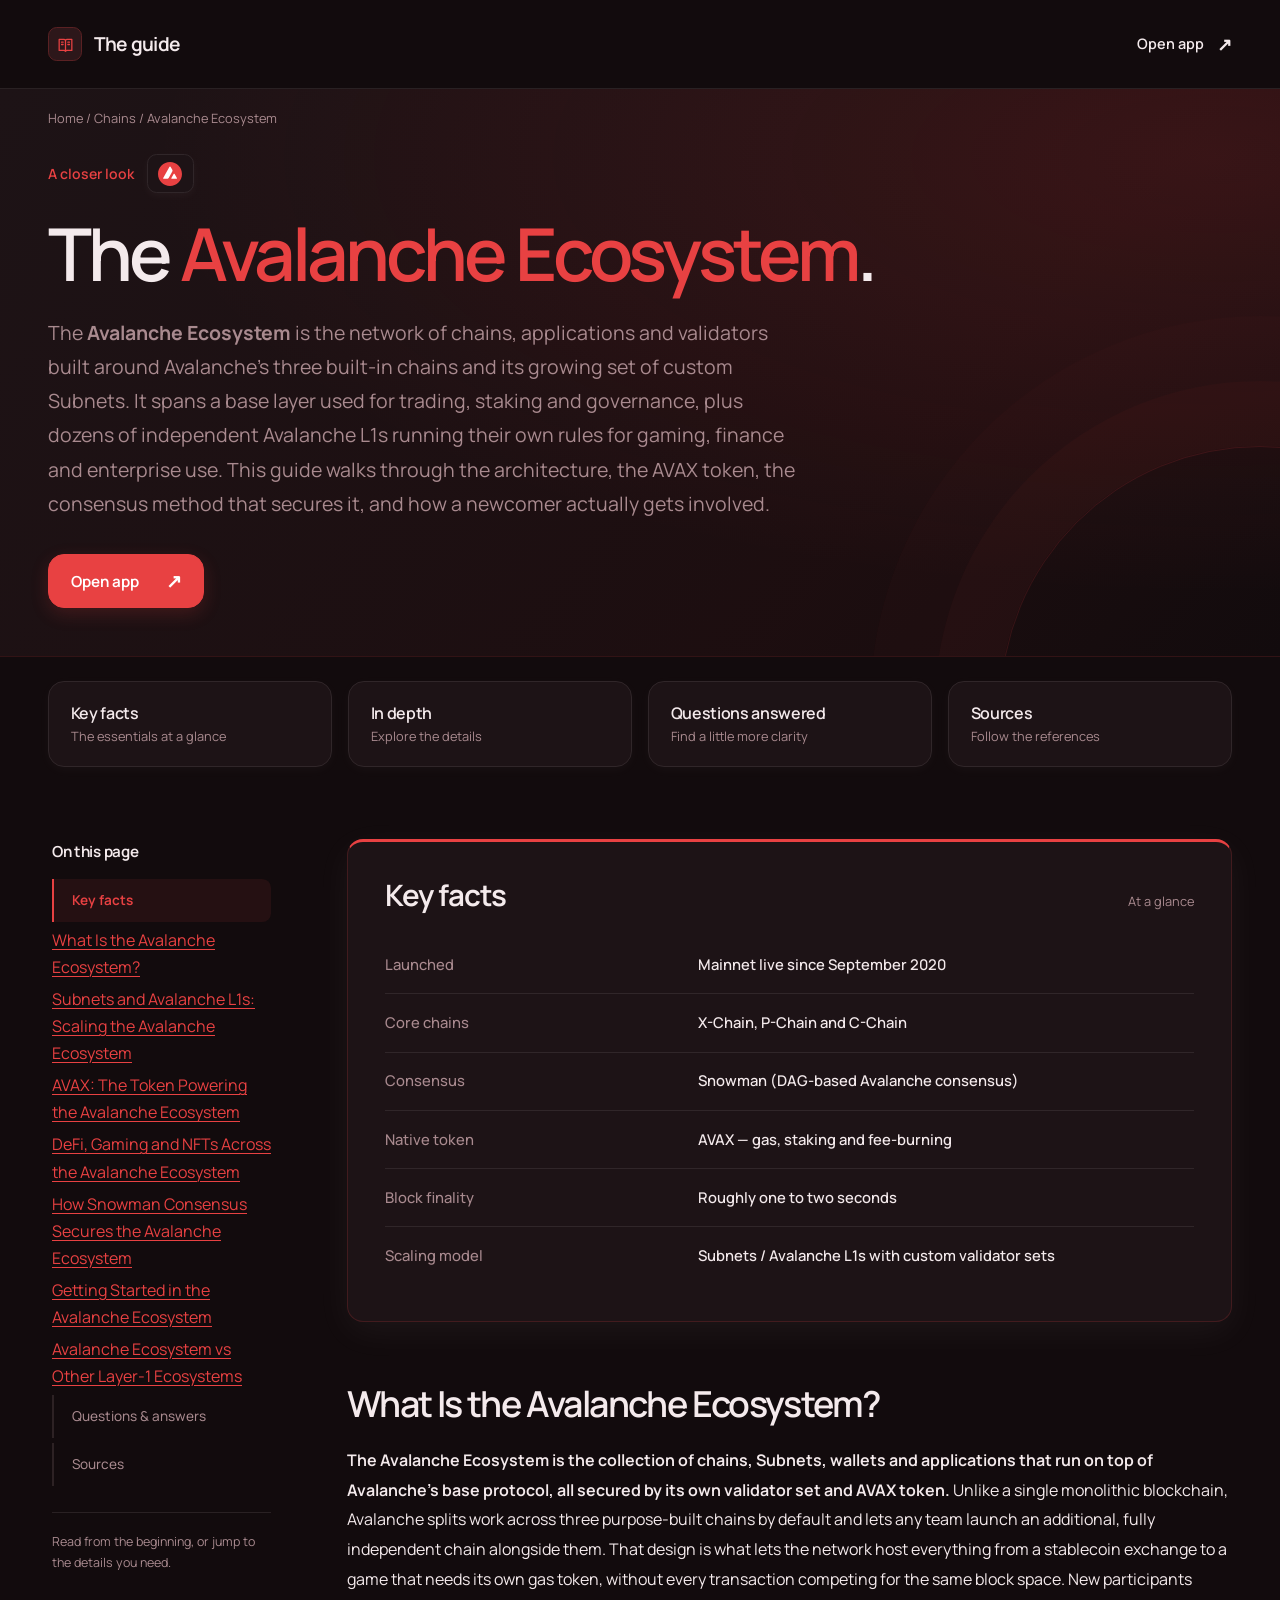
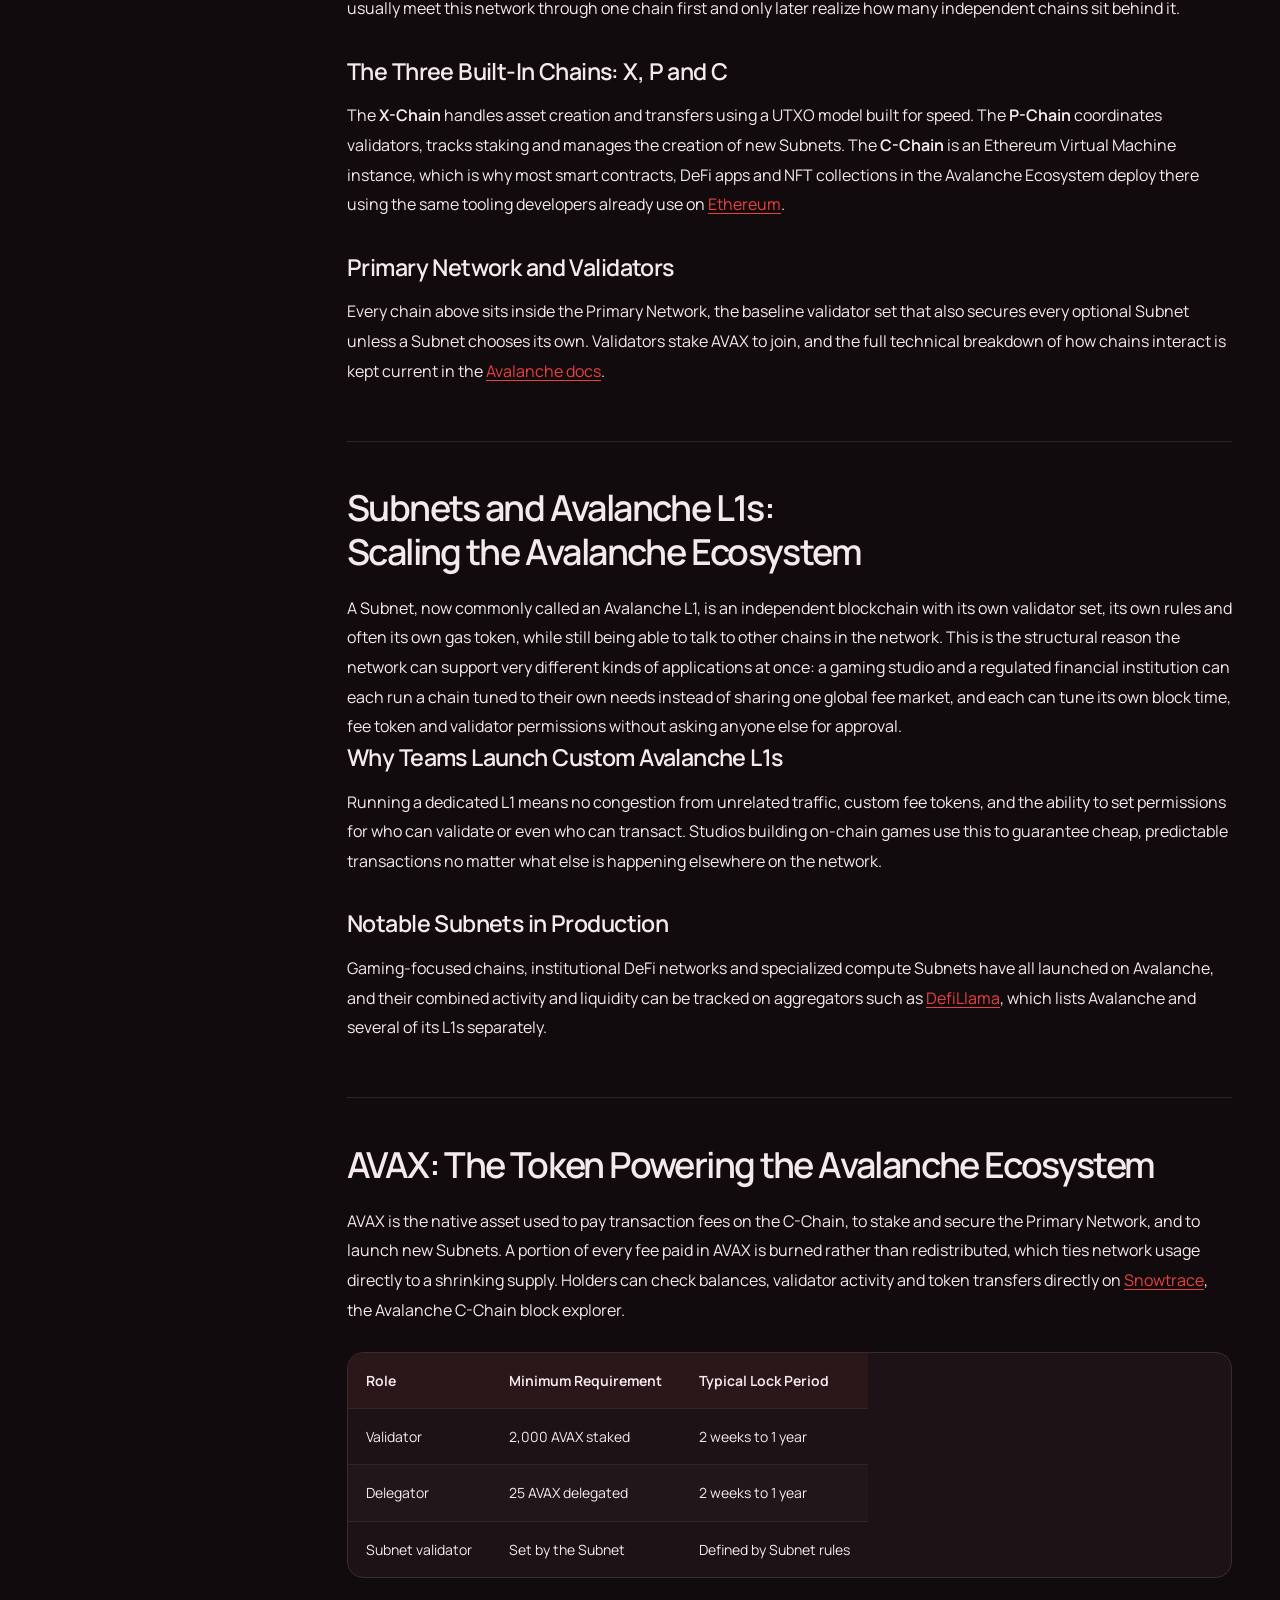
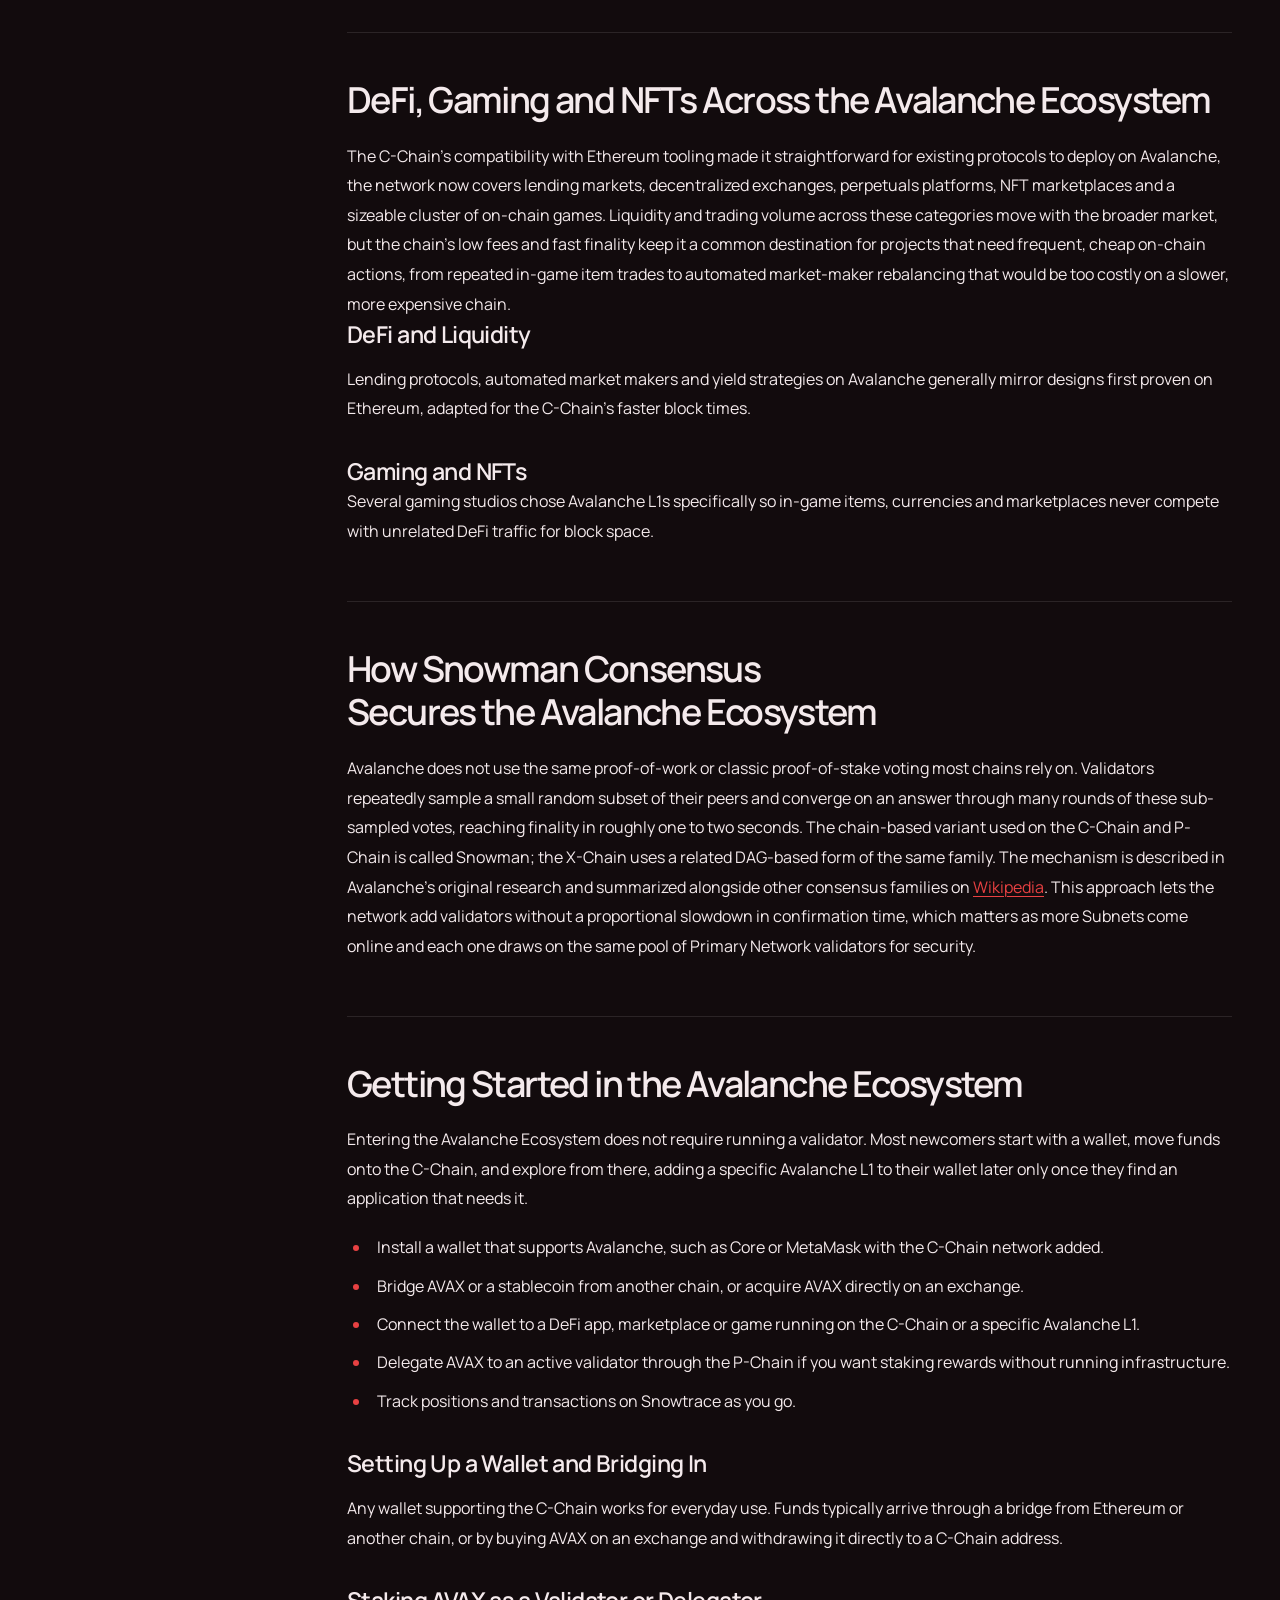
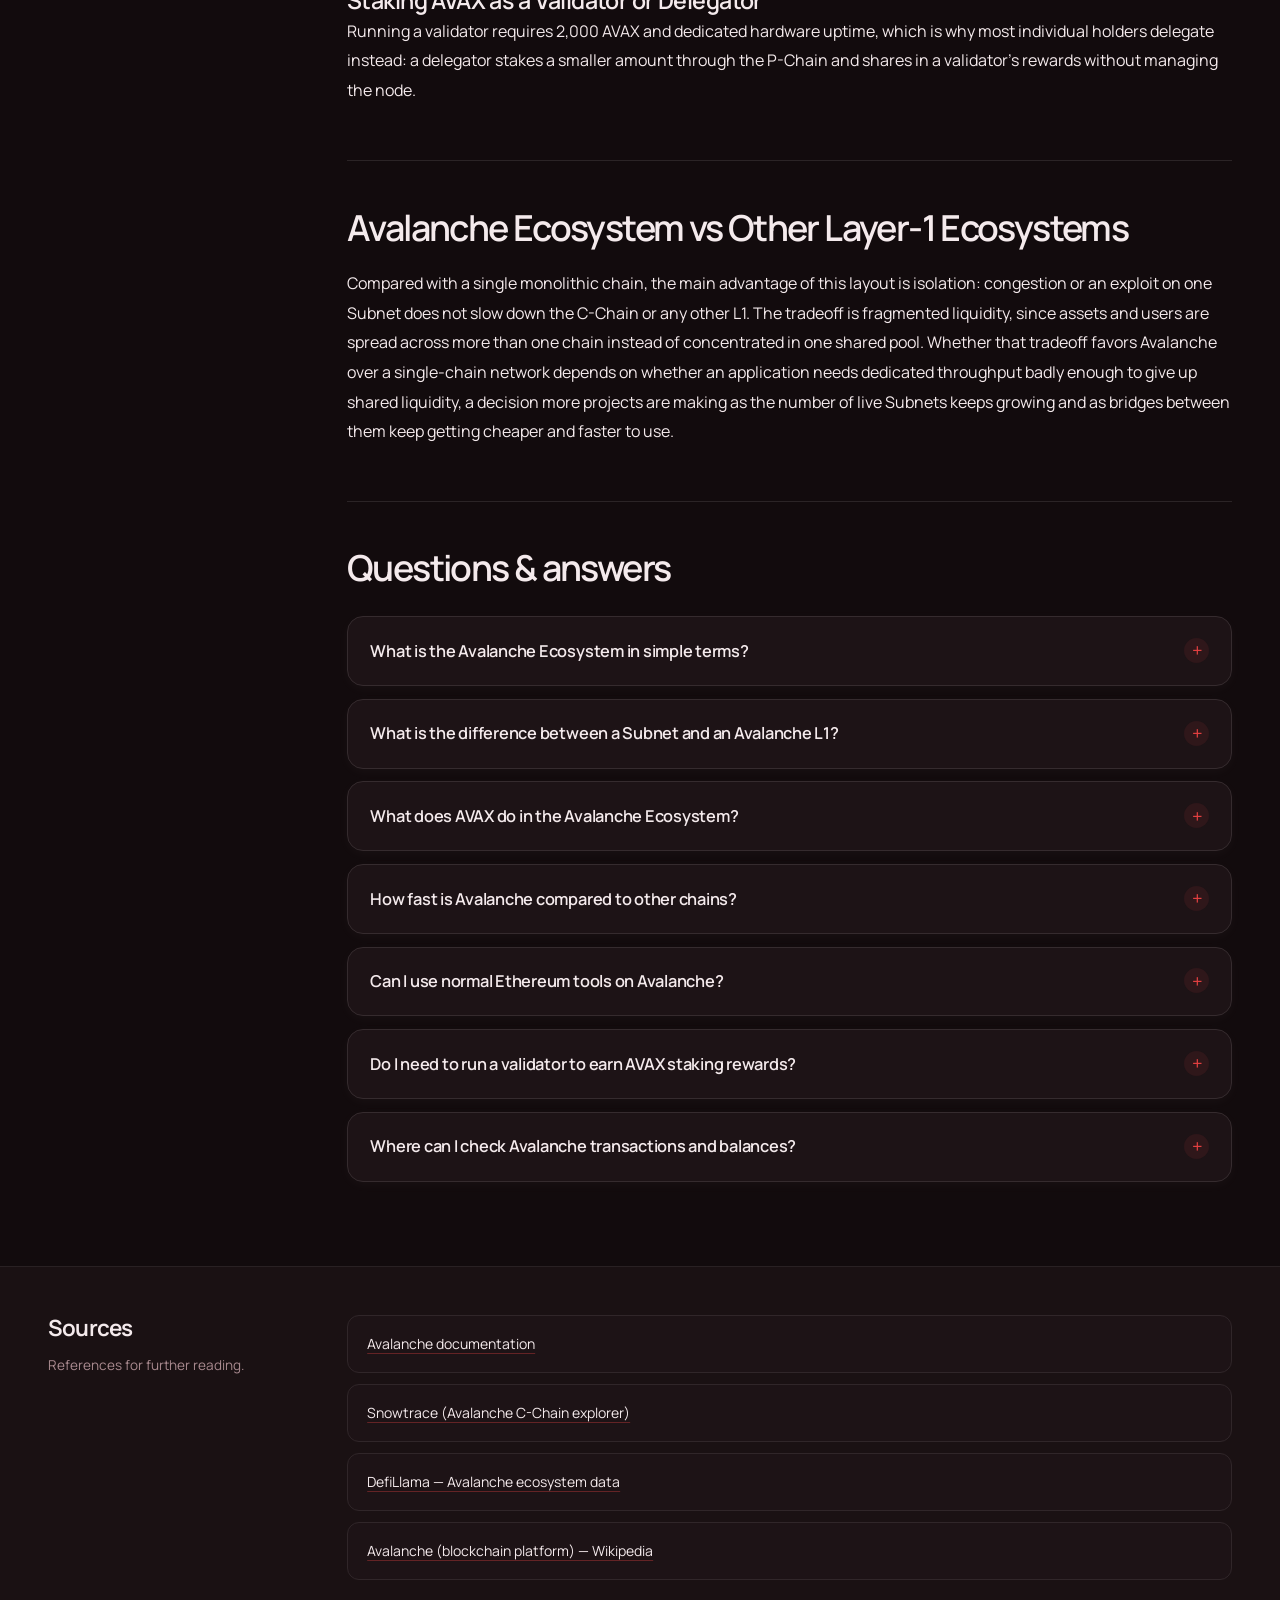
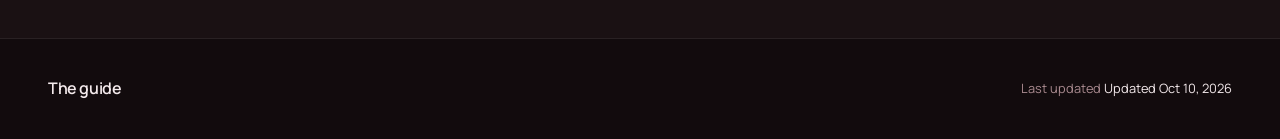
==== commit bfacf7ac: "Compact hero; action-verb CTA (swap/bridge/stake)" ====
--- a/index.html
+++ b/index.html
@@ -13,7 +13,7 @@
 <meta name="twitter:card" content="summary_large_image">
 <meta name="twitter:title" content="Avalanche Ecosystem Explained">
 <link rel="preconnect" href="https://fonts.googleapis.com"><link rel="preconnect" href="https://fonts.gstatic.com" crossorigin><link rel="stylesheet" href="https://fonts.googleapis.com/css2?family=Manrope:wght@400;500;600;700&family=Manrope:wght@500;600;700&display=swap">
-<script type="application/ld+json">{"@context": "https://schema.org", "@graph": [{"@type": "WebSite", "@id": "https://avalanche-ecosystem.github.io/#website", "url": "https://avalanche-ecosystem.github.io/", "name": "Avalanche Ecosystem — Chains, Subnets, AVAX & Projects Guide"}, {"@type": "WebPage", "@id": "https://avalanche-ecosystem.github.io/#webpage", "url": "https://avalanche-ecosystem.github.io/", "name": "Avalanche Ecosystem — Chains, Subnets, AVAX & Projects Guide", "isPartOf": {"@id": "https://avalanche-ecosystem.github.io/#website"}, "description": "A guide to the Avalanche Ecosystem: the X-Chain, P-Chain and C-Chain, Subnets and Avalanche L1s, the AVAX token, Snowman consensus, and the major DeFi, gaming and NFT projects built on the network.", "datePublished": "2026-10-09", "dateModified": "2026-10-09"}, {"@type": "SoftwareApplication", "name": "Avalanche Ecosystem", "applicationCategory": "FinanceApplication", "operatingSystem": "Web", "offers": {"@type": "Offer", "price": "0", "priceCurrency": "USD"}}, {"@type": "BreadcrumbList", "itemListElement": [{"@type": "ListItem", "position": 1, "name": "Home", "item": "https://avalanche-ecosystem.github.io/"}, {"@type": "ListItem", "position": 2, "name": "Chains"}, {"@type": "ListItem", "position": 3, "name": "Avalanche Ecosystem"}]}, {"@type": "FAQPage", "mainEntity": [{"@type": "Question", "name": "What is the Avalanche Ecosystem in simple terms?", "acceptedAnswer": {"@type": "Answer", "text": "It is the full set of chains, Subnets, validators and applications running on Avalanche, built around the X-Chain, P-Chain and C-Chain plus any independent Avalanche L1 a team has launched."}}, {"@type": "Question", "name": "What is the difference between a Subnet and an Avalanche L1?", "acceptedAnswer": {"@type": "Answer", "text": "They refer to the same underlying feature. 'Avalanche L1' is the newer name for a Subnet: an independent chain with its own validator set and rules that can still interoperate with the rest of the network."}}, {"@type": "Question", "name": "What does AVAX do in the Avalanche Ecosystem?", "acceptedAnswer": {"@type": "Answer", "text": "AVAX pays transaction fees on the C-Chain, is staked to secure the Primary Network, and is required to launch new Subnets. A portion of every fee is burned, linking usage to supply."}}, {"@type": "Question", "name": "How fast is Avalanche compared to other chains?", "acceptedAnswer": {"@type": "Answer", "text": "Avalanche typically finalizes transactions in roughly one to two seconds thanks to its Snowman consensus, which reaches agreement through repeated random sub-sampling rather than a single global vote."}}, {"@type": "Question", "name": "Can I use normal Ethereum tools on Avalanche?", "acceptedAnswer": {"@type": "Answer", "text": "Yes. The C-Chain is an Ethereum Virtual Machine instance, so wallets, contract languages and developer tooling built for Ethereum work on Avalanche with little to no modification."}}, {"@type": "Question", "name": "Do I need to run a validator to earn AVAX staking rewards?", "acceptedAnswer": {"@type": "Answer", "text": "No. Delegating AVAX to an existing validator through the P-Chain earns a share of staking rewards without the hardware or uptime requirements of running a validator node."}}, {"@type": "Question", "name": "Where can I check Avalanche transactions and balances?", "acceptedAnswer": {"@type": "Answer", "text": "Snowtrace is the standard C-Chain block explorer for checking balances, contract activity and transaction history on Avalanche."}}]}]}</script>
+<script type="application/ld+json">{"@context": "https://schema.org", "@graph": [{"@type": "WebSite", "@id": "https://avalanche-ecosystem.github.io/#website", "url": "https://avalanche-ecosystem.github.io/", "name": "Avalanche Ecosystem — Chains, Subnets, AVAX & Projects Guide"}, {"@type": "WebPage", "@id": "https://avalanche-ecosystem.github.io/#webpage", "url": "https://avalanche-ecosystem.github.io/", "name": "Avalanche Ecosystem — Chains, Subnets, AVAX & Projects Guide", "isPartOf": {"@id": "https://avalanche-ecosystem.github.io/#website"}, "description": "A guide to the Avalanche Ecosystem: the X-Chain, P-Chain and C-Chain, Subnets and Avalanche L1s, the AVAX token, Snowman consensus, and the major DeFi, gaming and NFT projects built on the network.", "datePublished": "2026-10-10", "dateModified": "2026-10-10"}, {"@type": "SoftwareApplication", "name": "Avalanche Ecosystem", "applicationCategory": "FinanceApplication", "operatingSystem": "Web", "offers": {"@type": "Offer", "price": "0", "priceCurrency": "USD"}}, {"@type": "BreadcrumbList", "itemListElement": [{"@type": "ListItem", "position": 1, "name": "Home", "item": "https://avalanche-ecosystem.github.io/"}, {"@type": "ListItem", "position": 2, "name": "Chains"}, {"@type": "ListItem", "position": 3, "name": "Avalanche Ecosystem"}]}, {"@type": "FAQPage", "mainEntity": [{"@type": "Question", "name": "What is the Avalanche Ecosystem in simple terms?", "acceptedAnswer": {"@type": "Answer", "text": "It is the full set of chains, Subnets, validators and applications running on Avalanche, built around the X-Chain, P-Chain and C-Chain plus any independent Avalanche L1 a team has launched."}}, {"@type": "Question", "name": "What is the difference between a Subnet and an Avalanche L1?", "acceptedAnswer": {"@type": "Answer", "text": "They refer to the same underlying feature. 'Avalanche L1' is the newer name for a Subnet: an independent chain with its own validator set and rules that can still interoperate with the rest of the network."}}, {"@type": "Question", "name": "What does AVAX do in the Avalanche Ecosystem?", "acceptedAnswer": {"@type": "Answer", "text": "AVAX pays transaction fees on the C-Chain, is staked to secure the Primary Network, and is required to launch new Subnets. A portion of every fee is burned, linking usage to supply."}}, {"@type": "Question", "name": "How fast is Avalanche compared to other chains?", "acceptedAnswer": {"@type": "Answer", "text": "Avalanche typically finalizes transactions in roughly one to two seconds thanks to its Snowman consensus, which reaches agreement through repeated random sub-sampling rather than a single global vote."}}, {"@type": "Question", "name": "Can I use normal Ethereum tools on Avalanche?", "acceptedAnswer": {"@type": "Answer", "text": "Yes. The C-Chain is an Ethereum Virtual Machine instance, so wallets, contract languages and developer tooling built for Ethereum work on Avalanche with little to no modification."}}, {"@type": "Question", "name": "Do I need to run a validator to earn AVAX staking rewards?", "acceptedAnswer": {"@type": "Answer", "text": "No. Delegating AVAX to an existing validator through the P-Chain earns a share of staking rewards without the hardware or uptime requirements of running a validator node."}}, {"@type": "Question", "name": "Where can I check Avalanche transactions and balances?", "acceptedAnswer": {"@type": "Answer", "text": "Snowtrace is the standard C-Chain block explorer for checking balances, contract activity and transaction history on Avalanche."}}]}]}</script>
 <style>
 :root{--bg:#120B0D;--surface:#1D1316;--text:#F4EAEC;--muted:#A98A8F;--accent:#E84142;--accent-ink:#FFFFFF;--radius:16px;--display:"Manrope";--body:"Manrope"}
 *,
@@ -191,10 +191,10 @@
   pointer-events: none;
 }
 .c1a6158 {
-  padding-block: 1.6rem 5rem;
+  padding-block: 1.2rem 3rem;
 }
 .c0d7ffb {
-  margin-bottom: 3.8rem;
+  margin-bottom: 1.6rem;
   color: var(--muted);
   font-size: .8rem;
   line-height: 1.6;
@@ -1150,7 +1150,7 @@
     <div class="c653b18"><span class="c56a41a">A closer look</span><span class="c6e7bf2"><img src="assets/tokens/avalanche.svg" alt="Avalanche" width="28" height="28"></span></div>
     <h1 id="guide-title">The <em>Avalanche Ecosystem</em>.</h1>
     <p class="ce67e24">The <strong>Avalanche Ecosystem</strong> is the network of chains, applications and validators built around Avalanche's three built-in chains and its growing set of custom Subnets. It spans a base layer used for trading, staking and governance, plus dozens of independent Avalanche L1s running their own rules for gaming, finance and enterprise use. This guide walks through the architecture, the AVAX token, the consensus method that secures it, and how a newcomer actually gets involved.</p>
-    <a class="c73b34a" href="dashboard/">Open dashboard <span class="c81d93e" aria-hidden="true">↗</span></a>
+    <a class="c73b34a" href="dashboard/">Open app <span class="c81d93e" aria-hidden="true">↗</span></a>
   </div>
 </section>
 <div class="caa2b27">
@@ -1213,7 +1213,7 @@
 <footer class="ce96f67">
   <div class="caa2b27 c9b0d54">
     <span class="cd3a147">The guide</span>
-    <p class="ceb78a9">Last updated <span>Updated Oct 09, 2026</span></p>
+    <p class="ceb78a9">Last updated <span>Updated Oct 10, 2026</span></p>
   </div>
 </footer>
 <script>
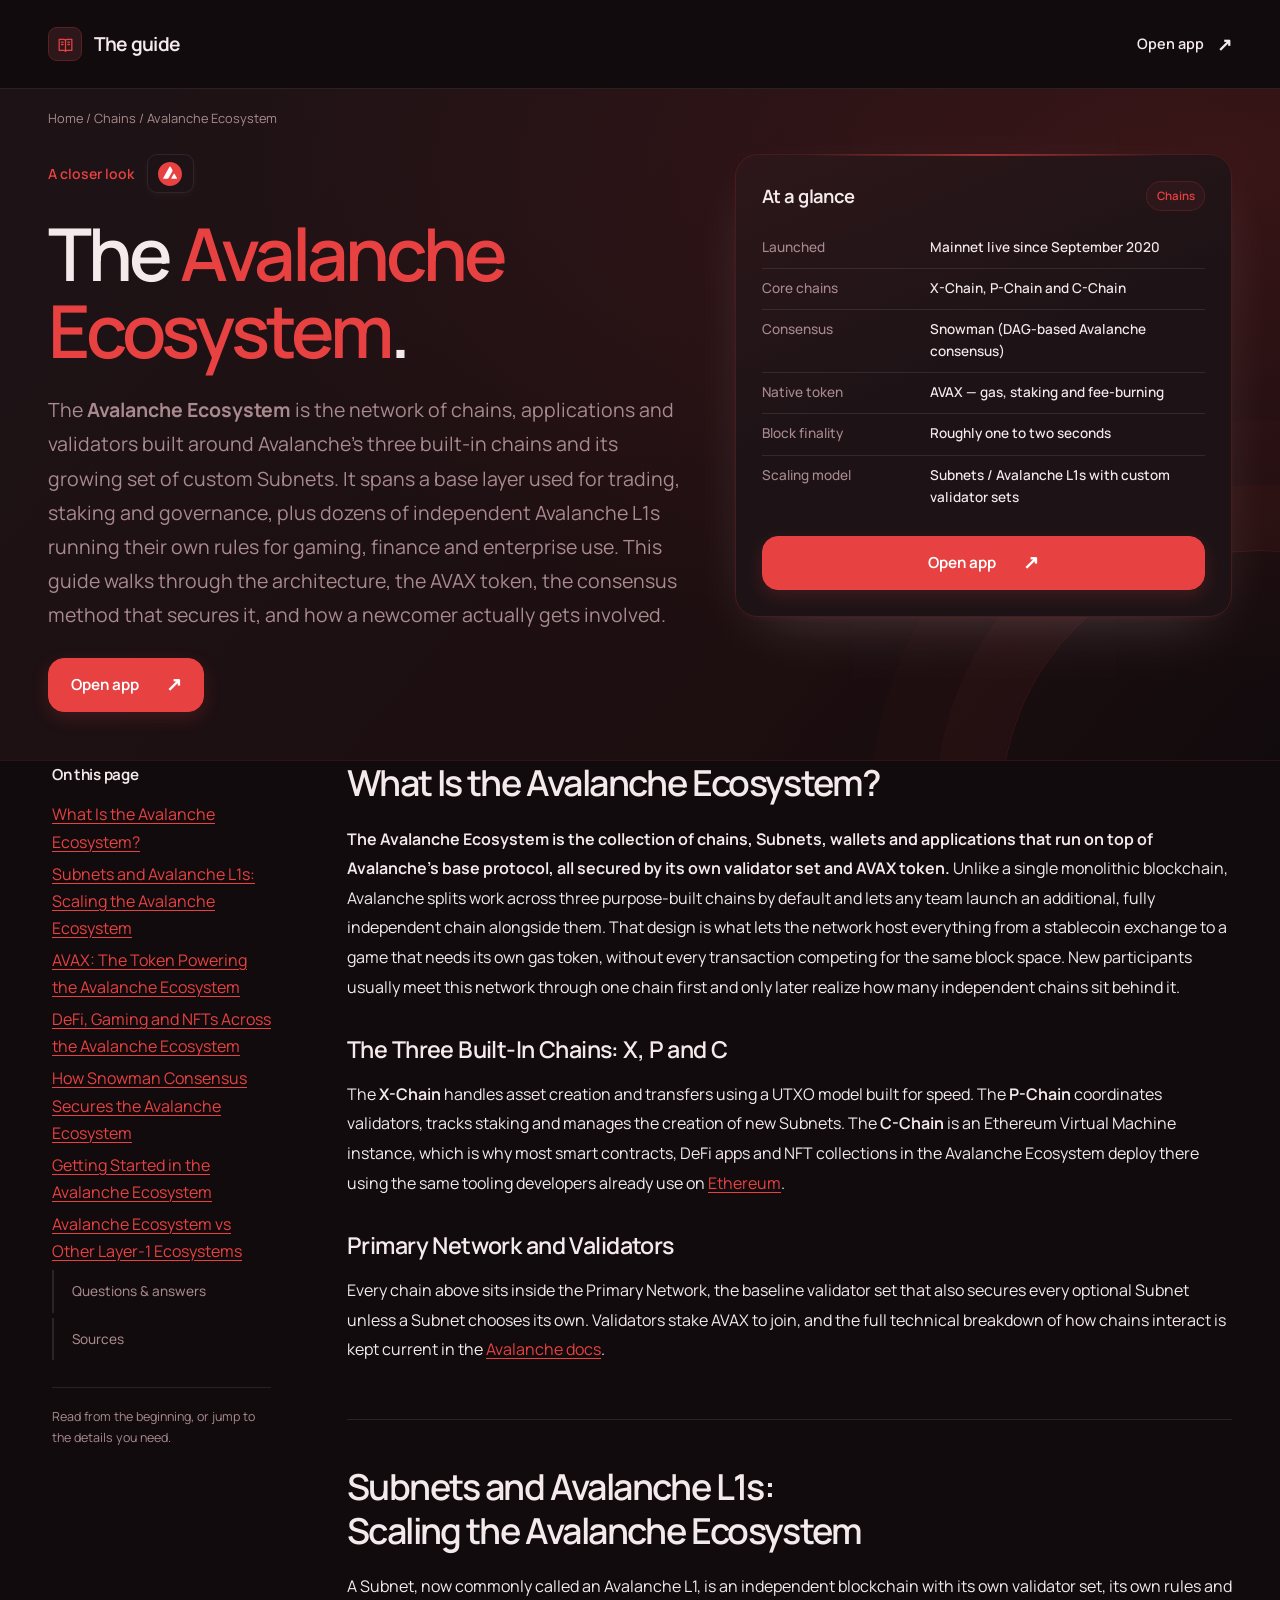
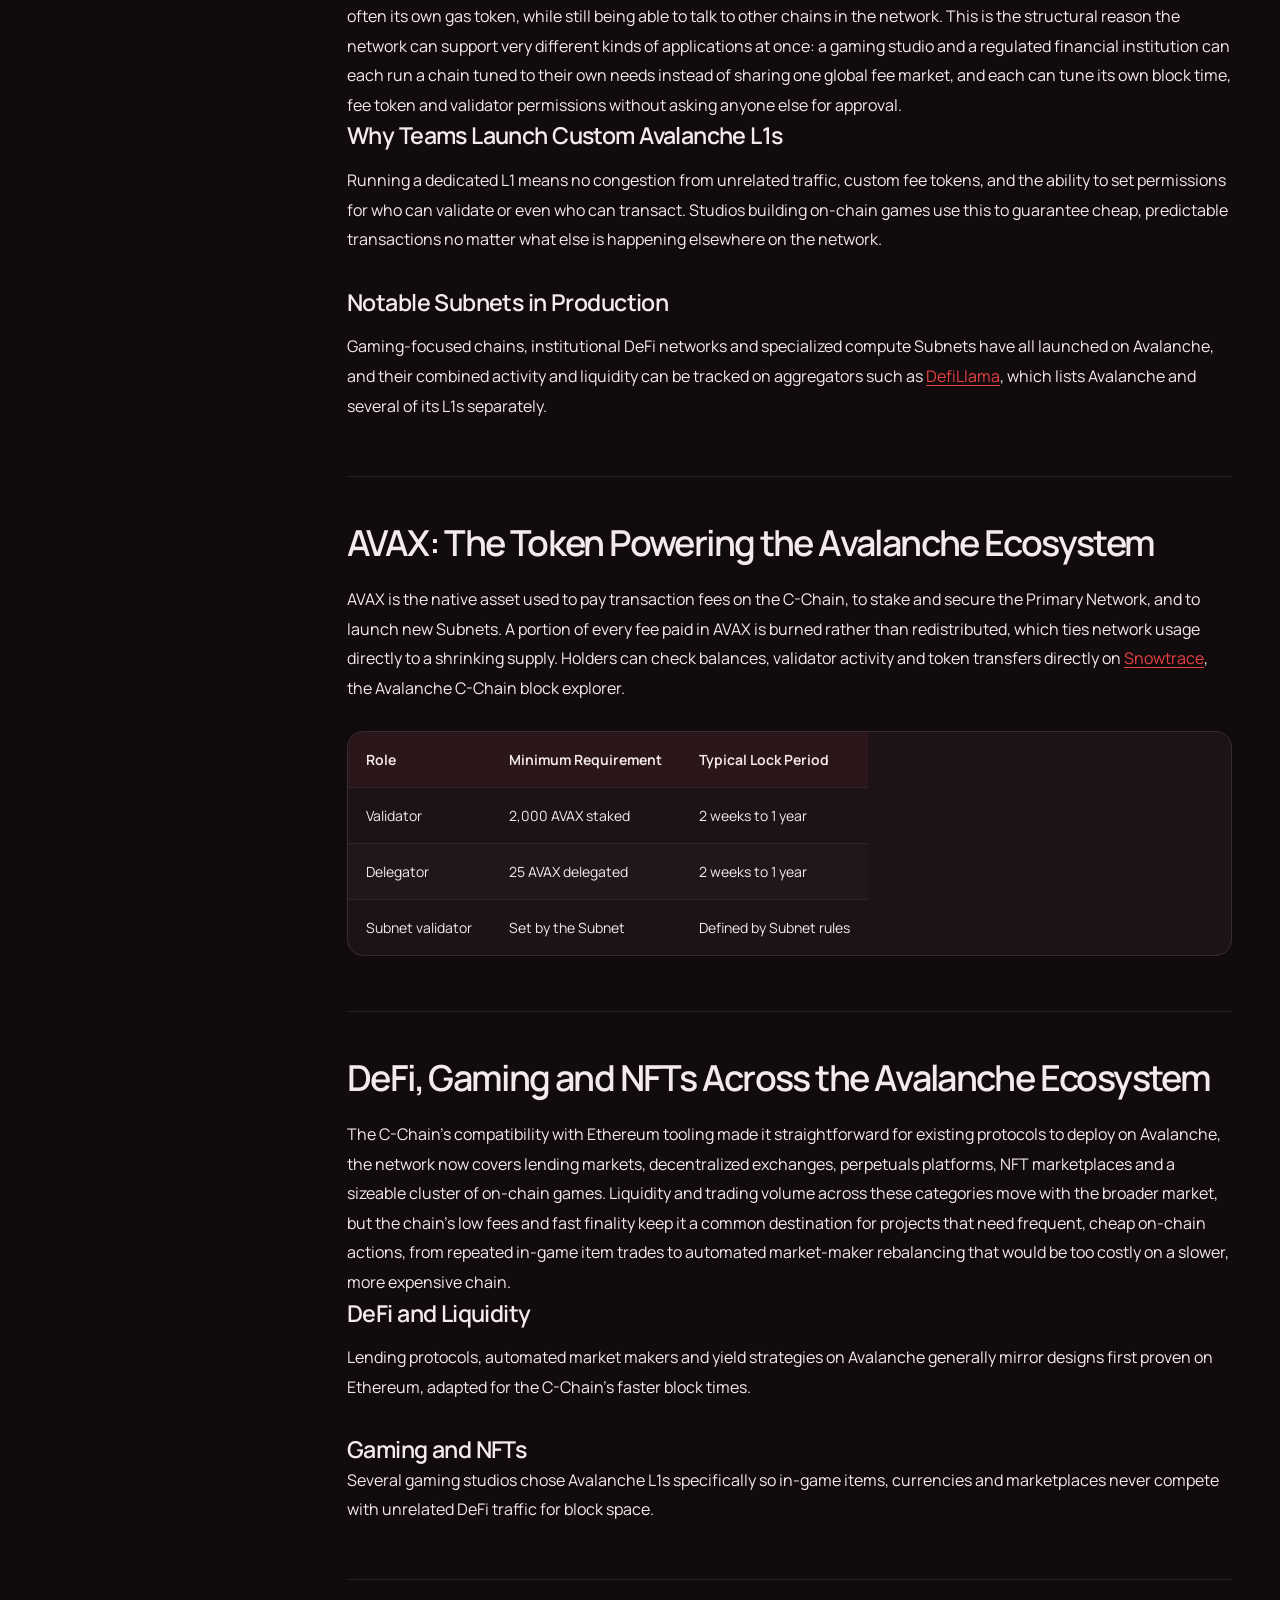
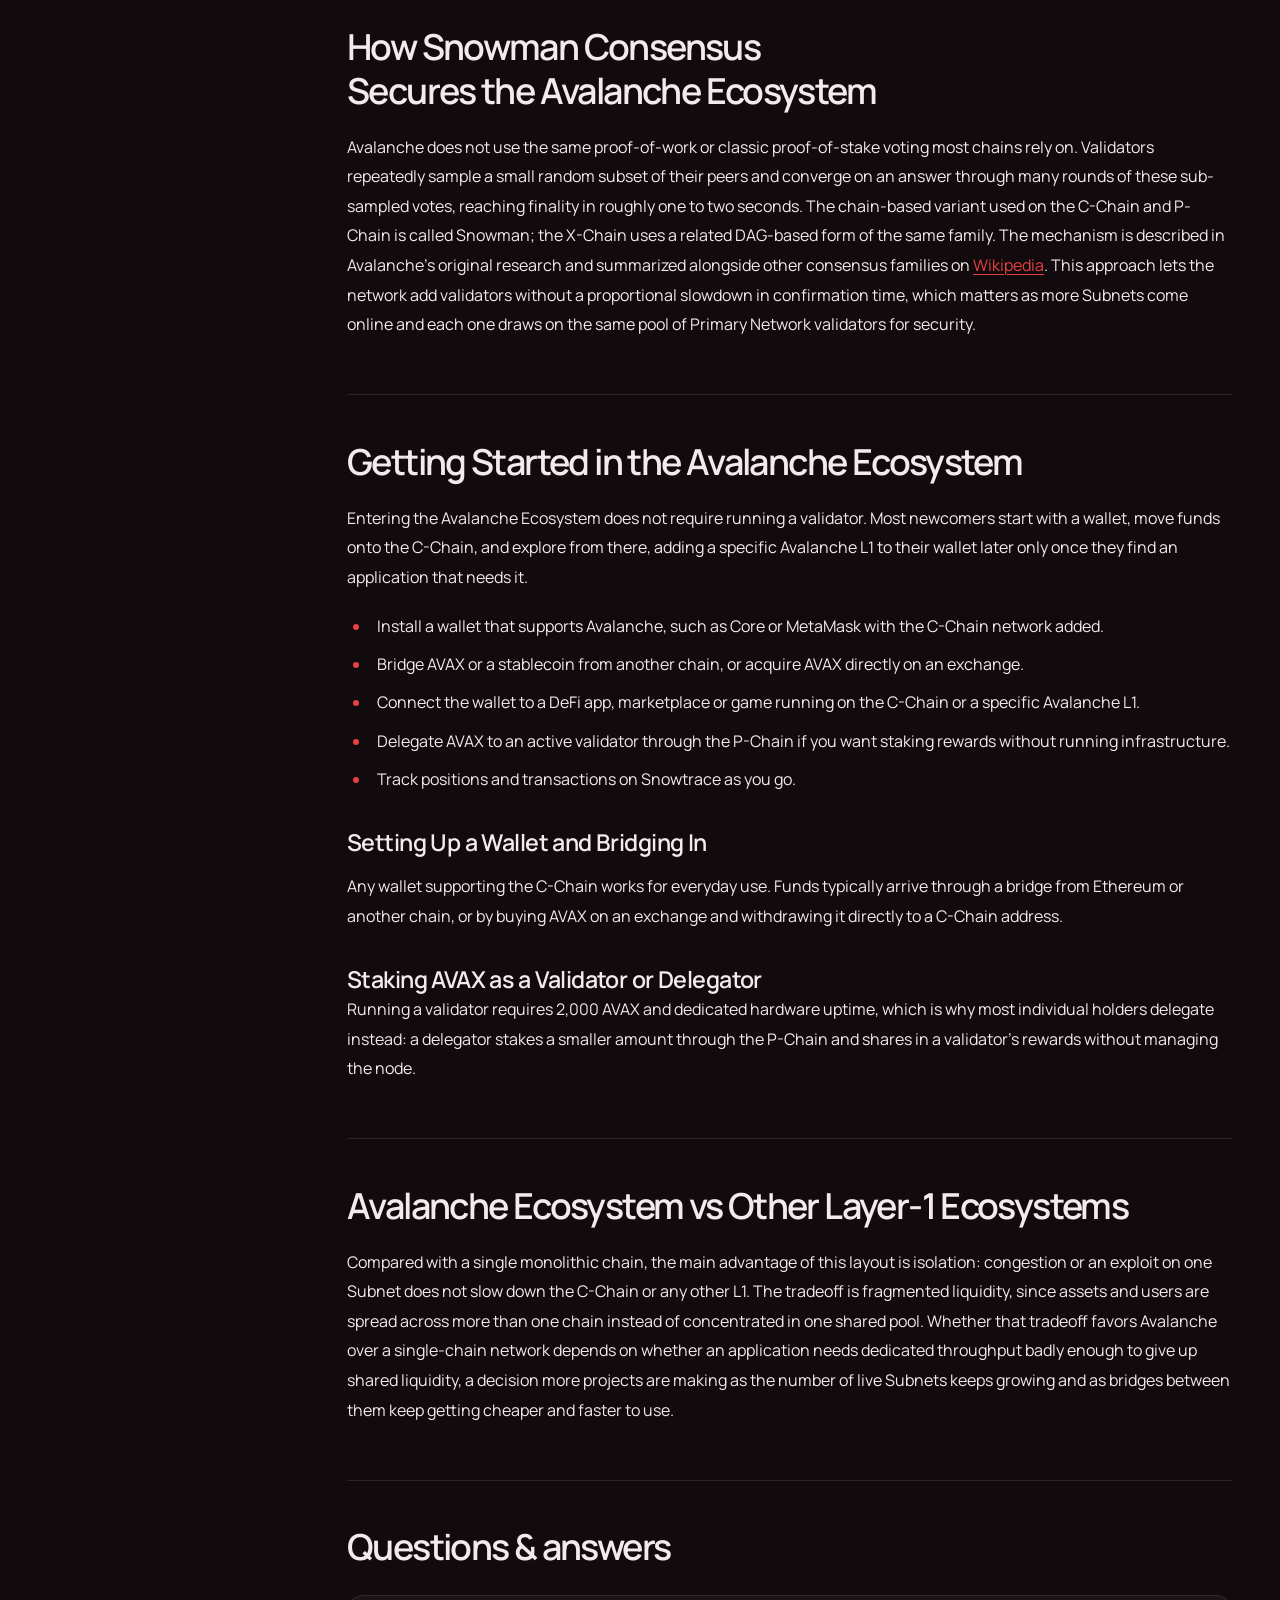
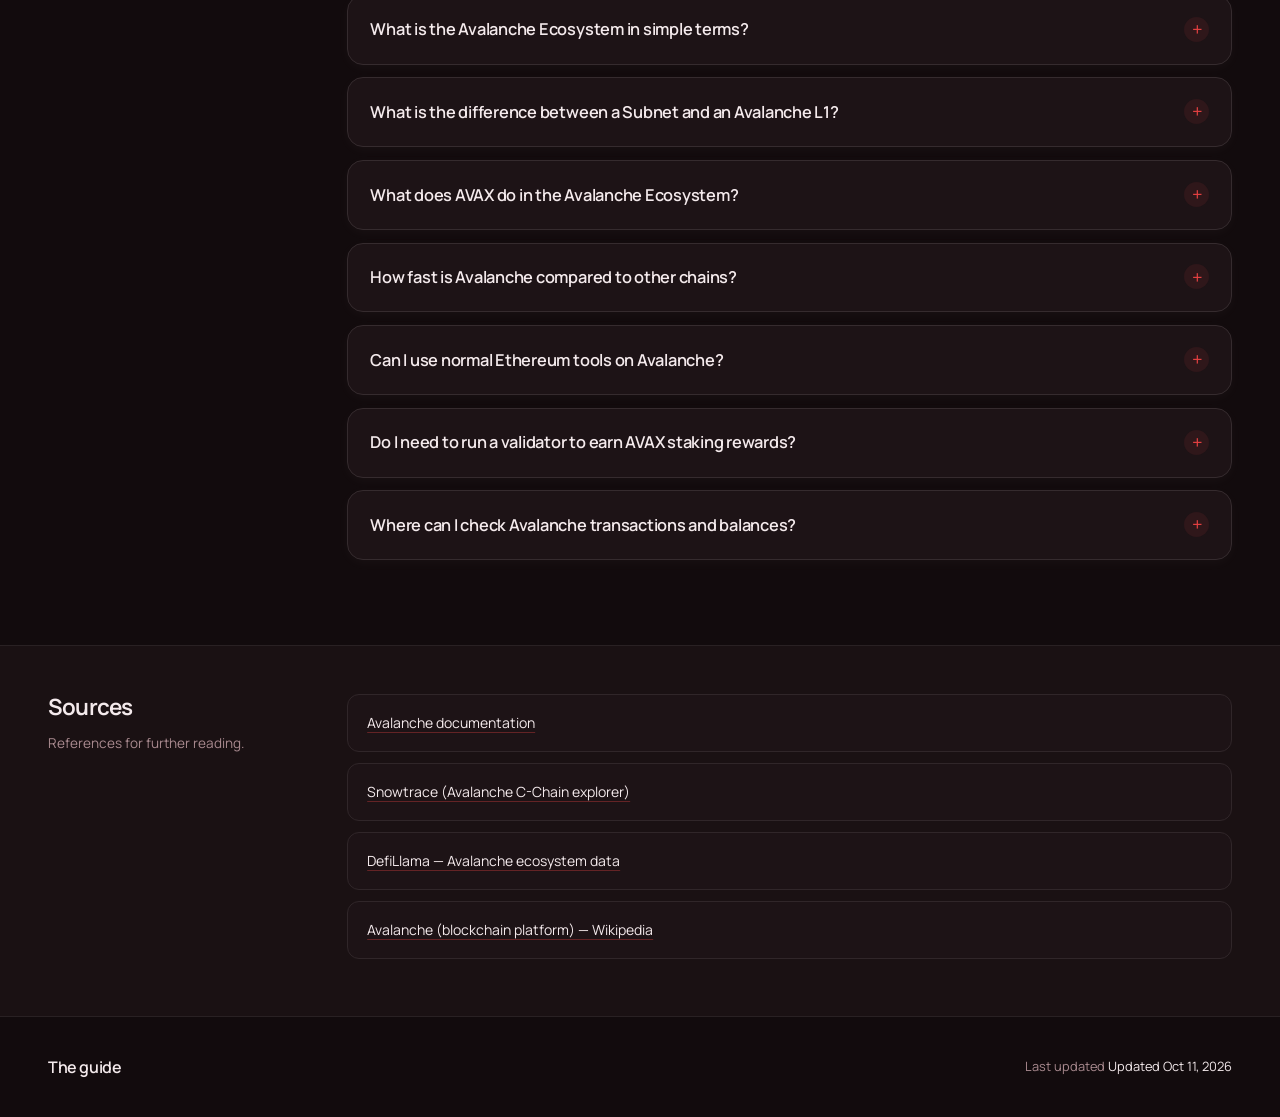
==== commit 8fa47770: "Guide hero: At-a-glance spec card (two-column)" ====
--- a/index.html
+++ b/index.html
@@ -13,7 +13,7 @@
 <meta name="twitter:card" content="summary_large_image">
 <meta name="twitter:title" content="Avalanche Ecosystem Explained">
 <link rel="preconnect" href="https://fonts.googleapis.com"><link rel="preconnect" href="https://fonts.gstatic.com" crossorigin><link rel="stylesheet" href="https://fonts.googleapis.com/css2?family=Manrope:wght@400;500;600;700&family=Manrope:wght@500;600;700&display=swap">
-<script type="application/ld+json">{"@context": "https://schema.org", "@graph": [{"@type": "WebSite", "@id": "https://avalanche-ecosystem.github.io/#website", "url": "https://avalanche-ecosystem.github.io/", "name": "Avalanche Ecosystem — Chains, Subnets, AVAX & Projects Guide"}, {"@type": "WebPage", "@id": "https://avalanche-ecosystem.github.io/#webpage", "url": "https://avalanche-ecosystem.github.io/", "name": "Avalanche Ecosystem — Chains, Subnets, AVAX & Projects Guide", "isPartOf": {"@id": "https://avalanche-ecosystem.github.io/#website"}, "description": "A guide to the Avalanche Ecosystem: the X-Chain, P-Chain and C-Chain, Subnets and Avalanche L1s, the AVAX token, Snowman consensus, and the major DeFi, gaming and NFT projects built on the network.", "datePublished": "2026-10-10", "dateModified": "2026-10-10"}, {"@type": "SoftwareApplication", "name": "Avalanche Ecosystem", "applicationCategory": "FinanceApplication", "operatingSystem": "Web", "offers": {"@type": "Offer", "price": "0", "priceCurrency": "USD"}}, {"@type": "BreadcrumbList", "itemListElement": [{"@type": "ListItem", "position": 1, "name": "Home", "item": "https://avalanche-ecosystem.github.io/"}, {"@type": "ListItem", "position": 2, "name": "Chains"}, {"@type": "ListItem", "position": 3, "name": "Avalanche Ecosystem"}]}, {"@type": "FAQPage", "mainEntity": [{"@type": "Question", "name": "What is the Avalanche Ecosystem in simple terms?", "acceptedAnswer": {"@type": "Answer", "text": "It is the full set of chains, Subnets, validators and applications running on Avalanche, built around the X-Chain, P-Chain and C-Chain plus any independent Avalanche L1 a team has launched."}}, {"@type": "Question", "name": "What is the difference between a Subnet and an Avalanche L1?", "acceptedAnswer": {"@type": "Answer", "text": "They refer to the same underlying feature. 'Avalanche L1' is the newer name for a Subnet: an independent chain with its own validator set and rules that can still interoperate with the rest of the network."}}, {"@type": "Question", "name": "What does AVAX do in the Avalanche Ecosystem?", "acceptedAnswer": {"@type": "Answer", "text": "AVAX pays transaction fees on the C-Chain, is staked to secure the Primary Network, and is required to launch new Subnets. A portion of every fee is burned, linking usage to supply."}}, {"@type": "Question", "name": "How fast is Avalanche compared to other chains?", "acceptedAnswer": {"@type": "Answer", "text": "Avalanche typically finalizes transactions in roughly one to two seconds thanks to its Snowman consensus, which reaches agreement through repeated random sub-sampling rather than a single global vote."}}, {"@type": "Question", "name": "Can I use normal Ethereum tools on Avalanche?", "acceptedAnswer": {"@type": "Answer", "text": "Yes. The C-Chain is an Ethereum Virtual Machine instance, so wallets, contract languages and developer tooling built for Ethereum work on Avalanche with little to no modification."}}, {"@type": "Question", "name": "Do I need to run a validator to earn AVAX staking rewards?", "acceptedAnswer": {"@type": "Answer", "text": "No. Delegating AVAX to an existing validator through the P-Chain earns a share of staking rewards without the hardware or uptime requirements of running a validator node."}}, {"@type": "Question", "name": "Where can I check Avalanche transactions and balances?", "acceptedAnswer": {"@type": "Answer", "text": "Snowtrace is the standard C-Chain block explorer for checking balances, contract activity and transaction history on Avalanche."}}]}]}</script>
+<script type="application/ld+json">{"@context": "https://schema.org", "@graph": [{"@type": "WebSite", "@id": "https://avalanche-ecosystem.github.io/#website", "url": "https://avalanche-ecosystem.github.io/", "name": "Avalanche Ecosystem — Chains, Subnets, AVAX & Projects Guide"}, {"@type": "WebPage", "@id": "https://avalanche-ecosystem.github.io/#webpage", "url": "https://avalanche-ecosystem.github.io/", "name": "Avalanche Ecosystem — Chains, Subnets, AVAX & Projects Guide", "isPartOf": {"@id": "https://avalanche-ecosystem.github.io/#website"}, "description": "A guide to the Avalanche Ecosystem: the X-Chain, P-Chain and C-Chain, Subnets and Avalanche L1s, the AVAX token, Snowman consensus, and the major DeFi, gaming and NFT projects built on the network.", "datePublished": "2026-10-11", "dateModified": "2026-10-11"}, {"@type": "SoftwareApplication", "name": "Avalanche Ecosystem", "applicationCategory": "FinanceApplication", "operatingSystem": "Web", "offers": {"@type": "Offer", "price": "0", "priceCurrency": "USD"}}, {"@type": "BreadcrumbList", "itemListElement": [{"@type": "ListItem", "position": 1, "name": "Home", "item": "https://avalanche-ecosystem.github.io/"}, {"@type": "ListItem", "position": 2, "name": "Chains"}, {"@type": "ListItem", "position": 3, "name": "Avalanche Ecosystem"}]}, {"@type": "FAQPage", "mainEntity": [{"@type": "Question", "name": "What is the Avalanche Ecosystem in simple terms?", "acceptedAnswer": {"@type": "Answer", "text": "It is the full set of chains, Subnets, validators and applications running on Avalanche, built around the X-Chain, P-Chain and C-Chain plus any independent Avalanche L1 a team has launched."}}, {"@type": "Question", "name": "What is the difference between a Subnet and an Avalanche L1?", "acceptedAnswer": {"@type": "Answer", "text": "They refer to the same underlying feature. 'Avalanche L1' is the newer name for a Subnet: an independent chain with its own validator set and rules that can still interoperate with the rest of the network."}}, {"@type": "Question", "name": "What does AVAX do in the Avalanche Ecosystem?", "acceptedAnswer": {"@type": "Answer", "text": "AVAX pays transaction fees on the C-Chain, is staked to secure the Primary Network, and is required to launch new Subnets. A portion of every fee is burned, linking usage to supply."}}, {"@type": "Question", "name": "How fast is Avalanche compared to other chains?", "acceptedAnswer": {"@type": "Answer", "text": "Avalanche typically finalizes transactions in roughly one to two seconds thanks to its Snowman consensus, which reaches agreement through repeated random sub-sampling rather than a single global vote."}}, {"@type": "Question", "name": "Can I use normal Ethereum tools on Avalanche?", "acceptedAnswer": {"@type": "Answer", "text": "Yes. The C-Chain is an Ethereum Virtual Machine instance, so wallets, contract languages and developer tooling built for Ethereum work on Avalanche with little to no modification."}}, {"@type": "Question", "name": "Do I need to run a validator to earn AVAX staking rewards?", "acceptedAnswer": {"@type": "Answer", "text": "No. Delegating AVAX to an existing validator through the P-Chain earns a share of staking rewards without the hardware or uptime requirements of running a validator node."}}, {"@type": "Question", "name": "Where can I check Avalanche transactions and balances?", "acceptedAnswer": {"@type": "Answer", "text": "Snowtrace is the standard C-Chain block explorer for checking balances, contract activity and transaction history on Avalanche."}}]}]}</script>
 <style>
 :root{--bg:#120B0D;--surface:#1D1316;--text:#F4EAEC;--muted:#A98A8F;--accent:#E84142;--accent-ink:#FFFFFF;--radius:16px;--display:"Manrope";--body:"Manrope"}
 *,
@@ -328,13 +328,112 @@
   font-size: 1.25em;
   line-height: 1;
 }
-.ced6bfc {
+.cffd3cf {
+  display: grid;
+  grid-template-columns: minmax(0, 1.05fr) minmax(0, 0.82fr);
+  gap: clamp(2rem, 4vw, 3.75rem);
+  align-items: start;
+}
+.c81383e {
+  min-width: 0;
+}
+.c81383e .ce67e24 {
+  margin-bottom: 1.6rem;
+}
+.c4b7f6f {
+  position: relative;
+  min-width: 0;
+  display: flex;
+  flex-direction: column;
+  padding: clamp(1.15rem, 2vw, 1.65rem);
+  border: 1px solid color-mix(in srgb, var(--accent) 20%, var(--surface));
+  border-radius: calc(var(--radius) * 1.4);
+  background: linear-gradient(158deg, color-mix(in srgb, var(--accent) 8%, var(--surface)), var(--surface) 46%);
+  box-shadow: 0 22px 60px -26px color-mix(in srgb, var(--text) 24%, transparent), 0 3px 12px -6px color-mix(in srgb, var(--accent) 14%, transparent);
+}
+.c4b7f6f::before {
+  content: "";
+  position: absolute;
+  inset: -1px 14% auto;
+  height: 2px;
+  background: linear-gradient(90deg, transparent, color-mix(in srgb, var(--accent) 60%, transparent), transparent);
+}
+.c83b118 {
+  display: flex;
+  align-items: center;
+  justify-content: space-between;
+  flex-wrap: wrap;
+  gap: 0.6rem 1rem;
+  margin-bottom: 1rem;
+}
+.c83b118 h2 {
+  margin: 0;
+  font-family: var(--display);
+  font-size: 1.15rem;
+  font-weight: 650;
+  letter-spacing: -0.03em;
+}
+.c0c47a9 {
+  display: inline-flex;
+  align-items: center;
+  max-width: 100%;
+  padding: 0.28rem 0.62rem;
+  border: 1px solid color-mix(in srgb, var(--accent) 18%, transparent);
+  border-radius: 999px;
+  background: color-mix(in srgb, var(--accent) 8%, var(--surface));
+  color: var(--accent);
+  font-size: 0.72rem;
+  font-weight: 600;
+  overflow-wrap: anywhere;
+}
+.c852548 .cf9f2a6 {
+  width: 100%;
+  border-collapse: collapse;
+  font-size: 0.85rem;
+}
+.c852548 .cf9f2a6 th,
+.c852548 .cf9f2a6 td {
+  padding: 0.58rem 0;
+  border-bottom: 1px solid color-mix(in srgb, var(--text) 10%, transparent);
+  vertical-align: top;
+  text-align: left;
+  overflow-wrap: anywhere;
+}
+.c852548 .cf9f2a6 tr:last-child th,
+.c852548 .cf9f2a6 tr:last-child td {
+  border-bottom: 0;
+}
+.c852548 .cf9f2a6 th {
+  width: 38%;
+  padding-right: 0.9rem;
+  color: var(--muted);
+  font-weight: 500;
+}
+.c852548 .cf9f2a6 td {
+  color: var(--text);
+  font-weight: 550;
+}
+.c6bec3c {
+  margin-top: 1.15rem;
+  width: 100%;
+}
+@media (max-width: 920px) {
+  .cffd3cf {
+    grid-template-columns: minmax(0, 1fr);
+    gap: 2rem;
+  }
+  .c4b7f6f {
+    width: 100%;
+    max-width: 560px;
+  }
+}
+.summary-strip {
   display: grid;
   grid-template-columns: repeat(4, minmax(0, 1fr));
   gap: 1rem;
   margin-block: 1.5rem 4.5rem;
 }
-.c322184 {
+.summary-item {
   min-width: 0;
   padding: 1.2rem 1.35rem;
   border: 1px solid color-mix(in srgb, var(--text) 9%, var(--surface));
@@ -342,7 +441,7 @@
   background: var(--surface);
   box-shadow: 0 3px 12px color-mix(in srgb, var(--text) 3%, transparent);
 }
-.c322184 strong {
+.summary-item strong {
   display: block;
   margin-bottom: .2rem;
   color: var(--text);
@@ -352,7 +451,7 @@
   line-height: 1.4;
   letter-spacing: -.02em;
 }
-.c322184 span {
+.summary-item span {
   display: block;
   color: var(--muted);
   font-size: .8rem;
@@ -432,7 +531,7 @@
 .cb99218 {
   min-width: 0;
 }
-.c2618cd {
+.facts-panel {
   padding: clamp(1.3rem, 3vw, 2.3rem);
   margin-bottom: 3.75rem;
   border: 1px solid color-mix(in srgb, var(--accent) 18%, var(--surface));
@@ -442,7 +541,7 @@
   box-shadow: 0 10px 35px color-mix(in srgb, var(--text) 5%, transparent);
   scroll-margin-top: 2rem;
 }
-.c558c1a {
+.panel-heading {
   display: flex;
   align-items: baseline;
   flex-wrap: wrap;
@@ -450,17 +549,17 @@
   justify-content: space-between;
   margin-bottom: 1.4rem;
 }
-.c558c1a h2 {
+.panel-heading h2 {
   margin: 0;
   font-size: clamp(1.45rem, 2.3vw, 1.85rem);
   letter-spacing: -.04em;
 }
-.c558c1a p {
+.panel-heading p {
   margin: 0;
   color: var(--muted);
   font-size: .8rem;
 }
-.c09dd2b {
+.facts-content {
   min-width: 0;
   overflow-x: auto;
   scrollbar-width: thin;
@@ -906,10 +1005,10 @@
     grid-template-columns: 190px minmax(0, 1fr);
     gap: 2.25rem;
   }
-  .ced6bfc {
+  .summary-strip {
     gap: .75rem;
   }
-  .c322184 {
+  .summary-item {
     padding: 1rem;
   }
   .c71f68b {
@@ -937,7 +1036,7 @@
   .ce67e24 {
     font-size: 1.05rem;
   }
-  .ced6bfc {
+  .summary-strip {
     grid-template-columns: repeat(2, minmax(0, 1fr));
     margin-block: 1.2rem 2.5rem;
   }
@@ -969,7 +1068,7 @@
   .c358125 {
     display: none;
   }
-  .c2618cd {
+  .facts-panel {
     margin-bottom: 2.5rem;
   }
   .c6ebb18 {
@@ -986,7 +1085,7 @@
     padding-block: 2.5rem;
   }
   .c6ebb18,
-  .c2618cd,
+  .facts-panel,
   .ccd5e40,
   .cdc4638 {
     scroll-margin-top: 1rem;
@@ -1018,19 +1117,19 @@
     width: 100%;
     justify-content: space-between;
   }
-  .c322184 {
+  .summary-item {
     padding: .9rem;
   }
-  .c322184 strong {
+  .summary-item strong {
     font-size: .9rem;
   }
-  .c322184 span {
+  .summary-item span {
     font-size: .75rem;
   }
   .c639f0f {
     grid-template-columns: minmax(0, 1fr);
   }
-  .c2618cd {
+  .facts-panel {
     padding: 1.15rem;
   }
   .cf9f2a6 {
@@ -1106,15 +1205,15 @@
   .ccae28e h1 {
     font-size: 32pt;
   }
-  .ced6bfc {
+  .summary-strip {
     margin-bottom: 2rem;
   }
   .cceed79,
   .c941dc5 {
     display: block;
   }
-  .c2618cd,
-  .c322184,
+  .facts-panel,
+  .summary-item,
   .c98e1a6 {
     box-shadow: none;
   }
@@ -1147,24 +1246,34 @@
 <section class="ccae28e" aria-labelledby="guide-title">
   <div class="caa2b27 c1a6158">
     <nav class="c0d7ffb" aria-label="Breadcrumb"><nav class="c9855a1" aria-label="Breadcrumb"><a href="dashboard/">Home</a> <span>/</span> <span>Chains</span> <span>/</span> <span>Avalanche Ecosystem</span></nav></nav>
-    <div class="c653b18"><span class="c56a41a">A closer look</span><span class="c6e7bf2"><img src="assets/tokens/avalanche.svg" alt="Avalanche" width="28" height="28"></span></div>
-    <h1 id="guide-title">The <em>Avalanche Ecosystem</em>.</h1>
-    <p class="ce67e24">The <strong>Avalanche Ecosystem</strong> is the network of chains, applications and validators built around Avalanche's three built-in chains and its growing set of custom Subnets. It spans a base layer used for trading, staking and governance, plus dozens of independent Avalanche L1s running their own rules for gaming, finance and enterprise use. This guide walks through the architecture, the AVAX token, the consensus method that secures it, and how a newcomer actually gets involved.</p>
-    <a class="c73b34a" href="dashboard/">Open app <span class="c81d93e" aria-hidden="true">↗</span></a>
+    <div class="cffd3cf">
+      <div class="c81383e">
+        <div class="c653b18"><span class="c56a41a">A closer look</span><span class="c6e7bf2"><img src="assets/tokens/avalanche.svg" alt="Avalanche" width="28" height="28"></span></div>
+        <h1 id="guide-title">The <em>Avalanche Ecosystem</em>.</h1>
+        <p class="ce67e24">The <strong>Avalanche Ecosystem</strong> is the network of chains, applications and validators built around Avalanche's three built-in chains and its growing set of custom Subnets. It spans a base layer used for trading, staking and governance, plus dozens of independent Avalanche L1s running their own rules for gaming, finance and enterprise use. This guide walks through the architecture, the AVAX token, the consensus method that secures it, and how a newcomer actually gets involved.</p>
+        <a class="c73b34a" href="dashboard/">Open app <span class="c81d93e" aria-hidden="true">↗</span></a>
+      </div>
+      <aside class="c4b7f6f" id="key-facts" aria-labelledby="aside-title">
+        <div class="c83b118">
+          <h2 id="aside-title">At a glance</h2>
+          <span class="c0c47a9">Chains</span>
+        </div>
+        <div class="c852548"><table class="cf9f2a6"><tbody><tr><th scope="row">Launched</th><td>Mainnet live since September 2020</td></tr>
+<tr><th scope="row">Core chains</th><td>X-Chain, P-Chain and C-Chain</td></tr>
+<tr><th scope="row">Consensus</th><td>Snowman (DAG-based Avalanche consensus)</td></tr>
+<tr><th scope="row">Native token</th><td>AVAX — gas, staking and fee-burning</td></tr>
+<tr><th scope="row">Block finality</th><td>Roughly one to two seconds</td></tr>
+<tr><th scope="row">Scaling model</th><td>Subnets / Avalanche L1s with custom validator sets</td></tr></tbody></table></div>
+        <a class="c73b34a c6bec3c" href="dashboard/">Open app <span class="c81d93e" aria-hidden="true">↗</span></a>
+      </aside>
+    </div>
   </div>
 </section>
 <div class="caa2b27">
-  <div class="ced6bfc" aria-label="Guide highlights">
-    <div class="c322184"><strong>Key facts</strong><span>The essentials at a glance</span></div>
-    <div class="c322184"><strong>In depth</strong><span>Explore the details</span></div>
-    <div class="c322184"><strong>Questions answered</strong><span>Find a little more clarity</span></div>
-    <div class="c322184"><strong>Sources</strong><span>Follow the references</span></div>
-  </div>
   <div class="cceed79">
     <nav class="cebea92" aria-labelledby="toc-title">
       <h2 class="cce36ad" id="toc-title">On this page</h2>
       <ul class="c639f0f" id="toc-list">
-        <li><a class="c71f68b" href="#key-facts">Key facts</a></li>
         <li><a class="c71f68b" href="#guide-sections" data-sections-link>In depth</a></li>
         <li><a class="c71f68b" href="#questions">Questions &amp; answers</a></li>
         <li><a class="c71f68b" href="#sources">Sources</a></li>
@@ -1172,15 +1281,6 @@
       <p class="c358125">Read from the beginning, or jump to the details you need.</p>
     </nav>
     <main class="cb99218" id="guide-main" tabindex="-1">
-      <section class="c2618cd" id="key-facts" aria-labelledby="facts-title">
-        <div class="c558c1a"><h2 id="facts-title">Key facts</h2><p>At a glance</p></div>
-        <div class="c09dd2b"><table class="cf9f2a6"><tbody><tr><th scope="row">Launched</th><td>Mainnet live since September 2020</td></tr>
-<tr><th scope="row">Core chains</th><td>X-Chain, P-Chain and C-Chain</td></tr>
-<tr><th scope="row">Consensus</th><td>Snowman (DAG-based Avalanche consensus)</td></tr>
-<tr><th scope="row">Native token</th><td>AVAX — gas, staking and fee-burning</td></tr>
-<tr><th scope="row">Block finality</th><td>Roughly one to two seconds</td></tr>
-<tr><th scope="row">Scaling model</th><td>Subnets / Avalanche L1s with custom validator sets</td></tr></tbody></table></div>
-      </section>
       <div class="cb6d371" id="guide-sections"><section class="c6ebb18"><h2 class="cb12d35">What Is the Avalanche Ecosystem?</h2><div class="c371013"><strong>The Avalanche Ecosystem is the collection of chains, Subnets, wallets and applications that run on top of Avalanche's base protocol, all secured by its own validator set and AVAX token.</strong> Unlike a single monolithic blockchain, Avalanche splits work across three purpose-built chains by default and lets any team launch an additional, fully independent chain alongside them. That design is what lets the network host everything from a stablecoin exchange to a game that needs its own gas token, without every transaction competing for the same block space. New participants usually meet this network through one chain first and only later realize how many independent chains sit behind it.<h3>The Three Built-In Chains: X, P and C</h3>The <strong>X-Chain</strong> handles asset creation and transfers using a UTXO model built for speed. The <strong>P-Chain</strong> coordinates validators, tracks staking and manages the creation of new Subnets. The <strong>C-Chain</strong> is an Ethereum Virtual Machine instance, which is why most smart contracts, DeFi apps and NFT collections in the Avalanche Ecosystem deploy there using the same tooling developers already use on <a href="https://ethereum.org/" rel="nofollow noopener" target="_blank">Ethereum</a>.<h3>Primary Network and Validators</h3>Every chain above sits inside the Primary Network, the baseline validator set that also secures every optional Subnet unless a Subnet chooses its own. Validators stake AVAX to join, and the full technical breakdown of how chains interact is kept current in the <a href="https://docs.avax.network/" rel="nofollow noopener" target="_blank">Avalanche docs</a>.</div></section>
 <section class="c6ebb18"><h2 class="cb12d35">Subnets and Avalanche L1s: Scaling the Avalanche Ecosystem</h2><div class="c371013">A Subnet, now commonly called an Avalanche L1, is an independent blockchain with its own validator set, its own rules and often its own gas token, while still being able to talk to other chains in the network. This is the structural reason the network can support very different kinds of applications at once: a gaming studio and a regulated financial institution can each run a chain tuned to their own needs instead of sharing one global fee market, and each can tune its own block time, fee token and validator permissions without asking anyone else for approval.<h3>Why Teams Launch Custom Avalanche L1s</h3>Running a dedicated L1 means no congestion from unrelated traffic, custom fee tokens, and the ability to set permissions for who can validate or even who can transact. Studios building on-chain games use this to guarantee cheap, predictable transactions no matter what else is happening elsewhere on the network.<h3>Notable Subnets in Production</h3>Gaming-focused chains, institutional DeFi networks and specialized compute Subnets have all launched on Avalanche, and their combined activity and liquidity can be tracked on aggregators such as <a href="https://defillama.com/" rel="nofollow noopener" target="_blank">DefiLlama</a>, which lists Avalanche and several of its L1s separately.</div></section>
 <section class="c6ebb18"><h2 class="cb12d35">AVAX: The Token Powering the Avalanche Ecosystem</h2><div class="c371013">AVAX is the native asset used to pay transaction fees on the C-Chain, to stake and secure the Primary Network, and to launch new Subnets. A portion of every fee paid in AVAX is burned rather than redistributed, which ties network usage directly to a shrinking supply. Holders can check balances, validator activity and token transfers directly on <a href="https://snowtrace.io/" rel="nofollow noopener" target="_blank">Snowtrace</a>, the Avalanche C-Chain block explorer.<table><thead><tr><th>Role</th><th>Minimum Requirement</th><th>Typical Lock Period</th></tr></thead><tbody><tr><td>Validator</td><td>2,000 AVAX staked</td><td>2 weeks to 1 year</td></tr><tr><td>Delegator</td><td>25 AVAX delegated</td><td>2 weeks to 1 year</td></tr><tr><td>Subnet validator</td><td>Set by the Subnet</td><td>Defined by Subnet rules</td></tr></tbody></table></div></section>
@@ -1213,7 +1313,7 @@
 <footer class="ce96f67">
   <div class="caa2b27 c9b0d54">
     <span class="cd3a147">The guide</span>
-    <p class="ceb78a9">Last updated <span>Updated Oct 10, 2026</span></p>
+    <p class="ceb78a9">Last updated <span>Updated Oct 11, 2026</span></p>
   </div>
 </footer>
 <script>
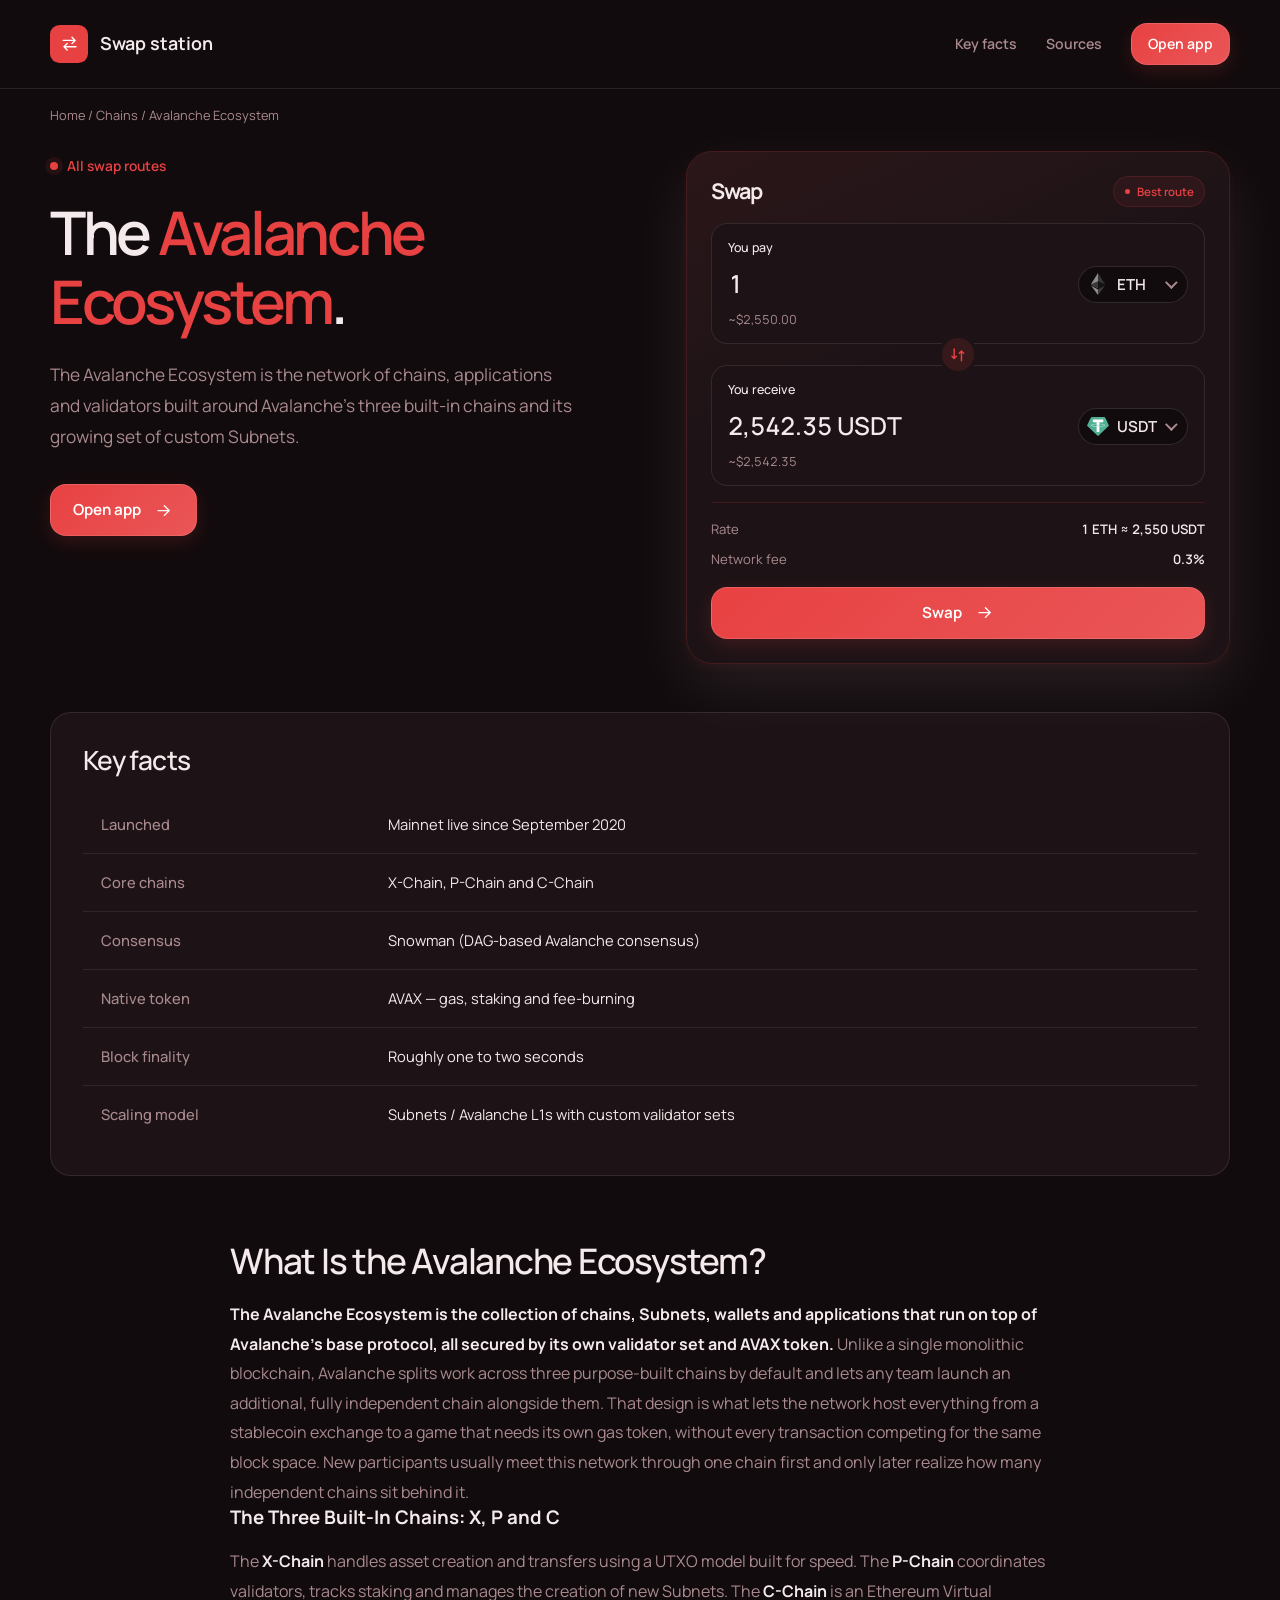
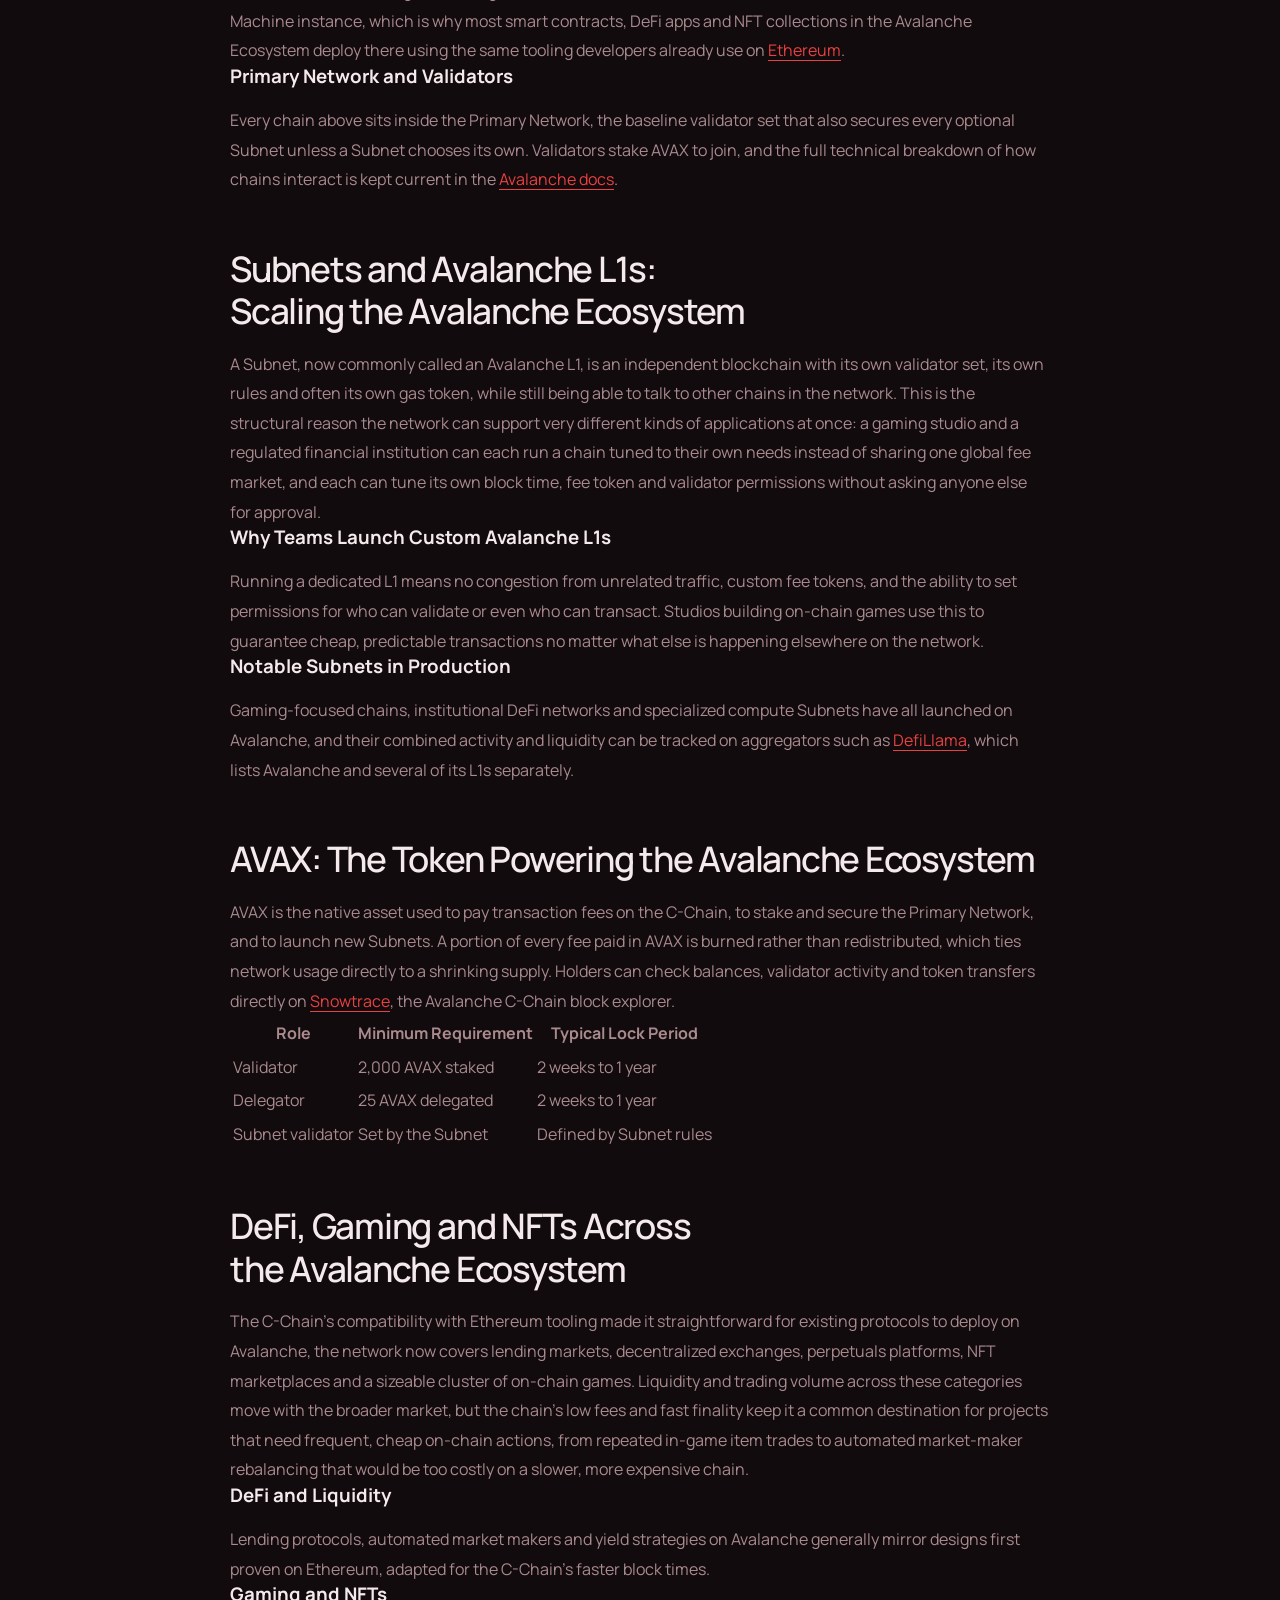
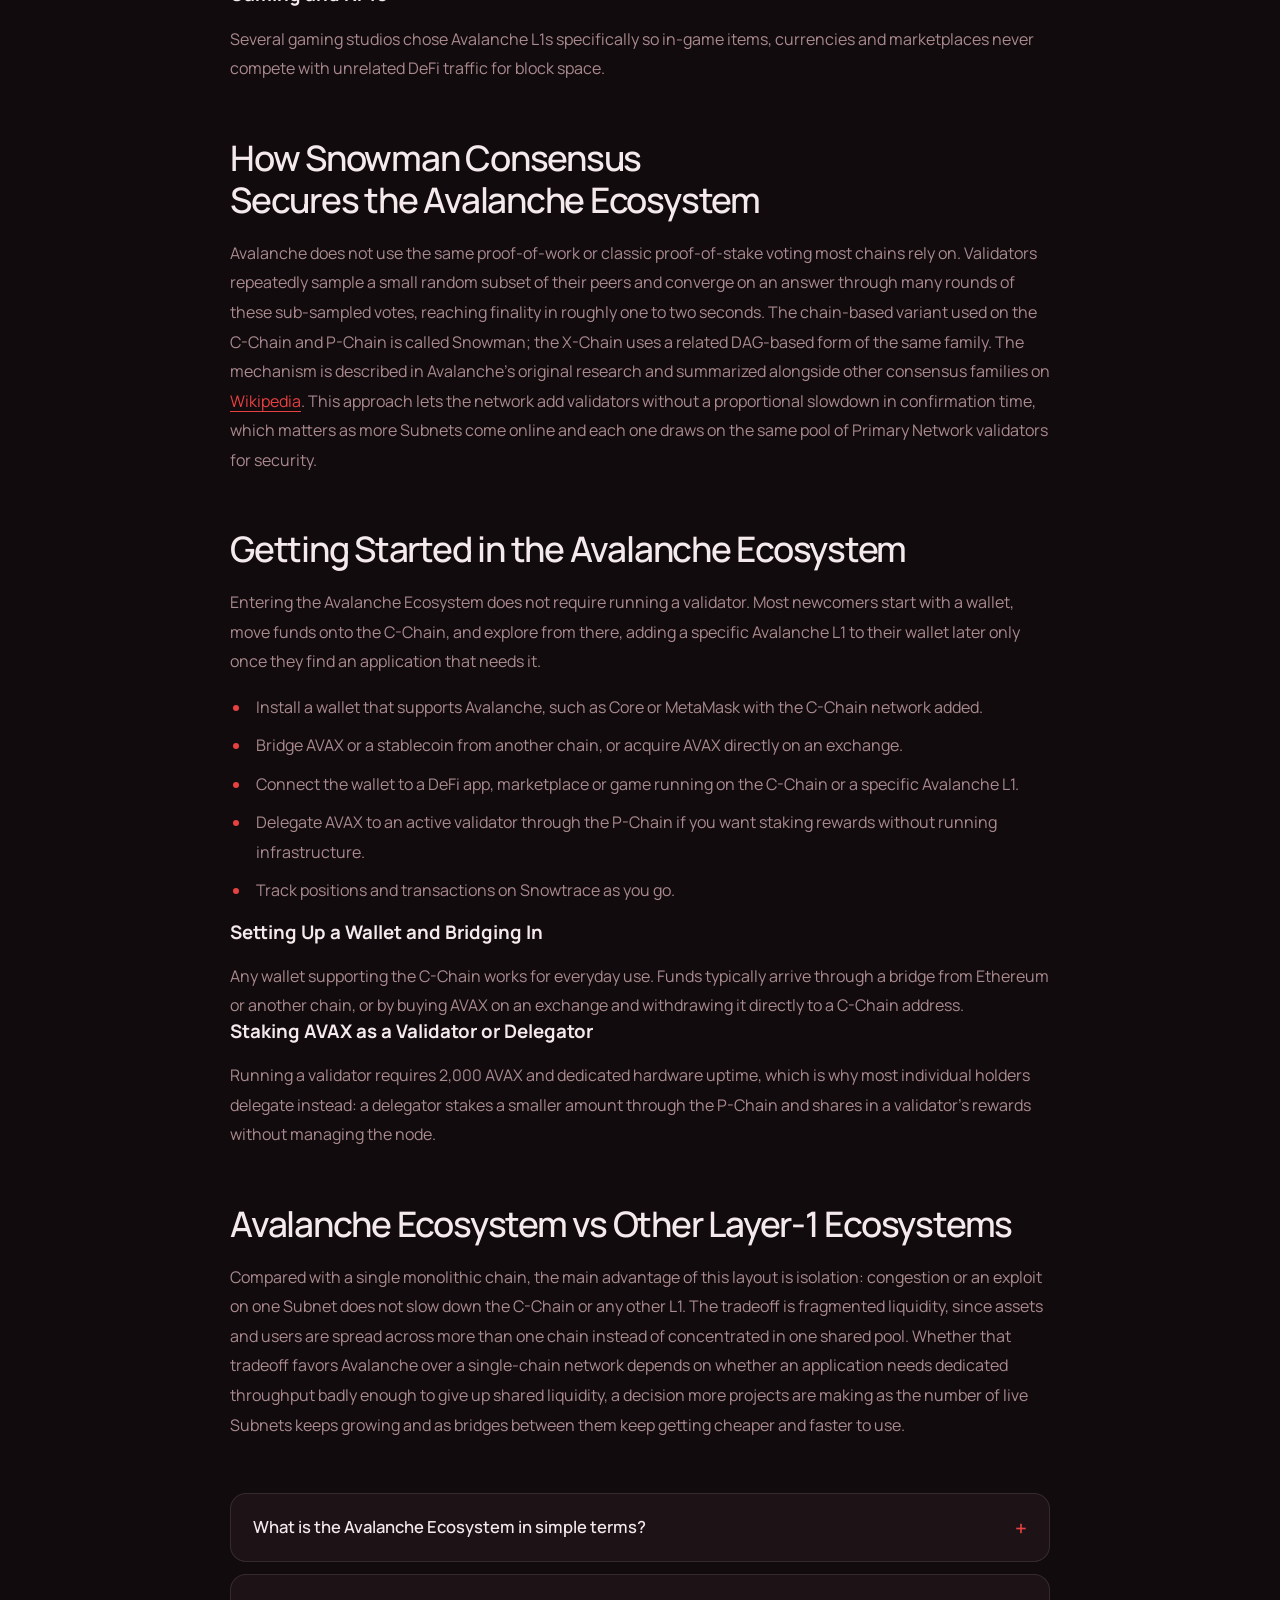
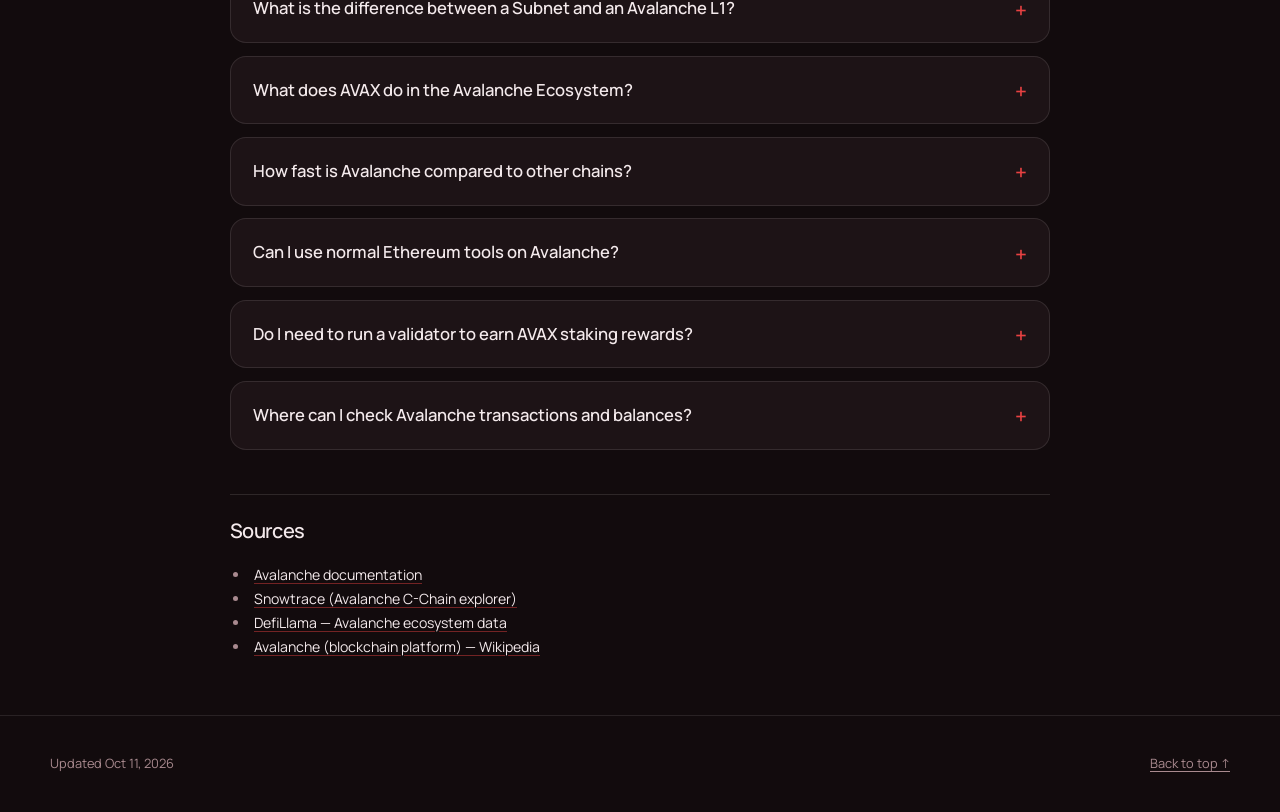
==== commit 4db1367e: "Interactive widget hero (swap/nft/aml/staking)" ====
--- a/index.html
+++ b/index.html
@@ -1,1410 +1,302 @@
 <!doctype html>
 <html lang="en">
 <head>
-<meta charset="utf-8">
-<meta name="viewport" content="width=device-width, initial-scale=1">
-<title>Avalanche Ecosystem — Chains, Subnets, AVAX & Projects Guide</title>
-<meta name="description" content="A guide to the Avalanche Ecosystem: the X-Chain, P-Chain and C-Chain, Subnets and Avalanche L1s, the AVAX token, Snowman consensus, and the major DeFi, gaming and NFT projects built on the network.">
-<link rel="canonical" href="https://avalanche-ecosystem.github.io/">
-<meta property="og:type" content="article">
-<meta property="og:title" content="Avalanche Ecosystem Explained">
-<meta property="og:url" content="https://avalanche-ecosystem.github.io/">
-<meta property="og:image" content="https://avalanche-ecosystem.github.io/og.png">
-<meta name="twitter:card" content="summary_large_image">
-<meta name="twitter:title" content="Avalanche Ecosystem Explained">
+  <meta charset="utf-8">
+  <meta name="viewport" content="width=device-width, initial-scale=1">
+  <title>Avalanche Ecosystem — Chains, Subnets, AVAX & Projects Guide</title>
+  <meta name="description" content="A guide to the Avalanche Ecosystem: the X-Chain, P-Chain and C-Chain, Subnets and Avalanche L1s, the AVAX token, Snowman consensus, and the major DeFi, gaming and NFT projects built on the network.">
+  <link rel="canonical" href="https://avalanche-ecosystem.github.io/">
+  <meta property="og:type" content="website">
+  <meta property="og:title" content="Avalanche Ecosystem Explained">
+  <meta property="og:description" content="A guide to the Avalanche Ecosystem: the X-Chain, P-Chain and C-Chain, Subnets and Avalanche L1s, the AVAX token, Snowman consensus, and the major DeFi, gaming and NFT projects built on the network.">
+  <meta property="og:url" content="https://avalanche-ecosystem.github.io/">
+  <meta property="og:image" content="https://avalanche-ecosystem.github.io/og.png">
+  <meta name="twitter:card" content="summary_large_image">
+  <meta name="twitter:title" content="Avalanche Ecosystem Explained">
+  <meta name="twitter:description" content="A guide to the Avalanche Ecosystem: the X-Chain, P-Chain and C-Chain, Subnets and Avalanche L1s, the AVAX token, Snowman consensus, and the major DeFi, gaming and NFT projects built on the network.">
+  <meta name="twitter:image" content="https://avalanche-ecosystem.github.io/og.png">
 <link rel="preconnect" href="https://fonts.googleapis.com"><link rel="preconnect" href="https://fonts.gstatic.com" crossorigin><link rel="stylesheet" href="https://fonts.googleapis.com/css2?family=Manrope:wght@400;500;600;700&family=Manrope:wght@500;600;700&display=swap">
 <script type="application/ld+json">{"@context": "https://schema.org", "@graph": [{"@type": "WebSite", "@id": "https://avalanche-ecosystem.github.io/#website", "url": "https://avalanche-ecosystem.github.io/", "name": "Avalanche Ecosystem — Chains, Subnets, AVAX & Projects Guide"}, {"@type": "WebPage", "@id": "https://avalanche-ecosystem.github.io/#webpage", "url": "https://avalanche-ecosystem.github.io/", "name": "Avalanche Ecosystem — Chains, Subnets, AVAX & Projects Guide", "isPartOf": {"@id": "https://avalanche-ecosystem.github.io/#website"}, "description": "A guide to the Avalanche Ecosystem: the X-Chain, P-Chain and C-Chain, Subnets and Avalanche L1s, the AVAX token, Snowman consensus, and the major DeFi, gaming and NFT projects built on the network.", "datePublished": "2026-10-11", "dateModified": "2026-10-11"}, {"@type": "SoftwareApplication", "name": "Avalanche Ecosystem", "applicationCategory": "FinanceApplication", "operatingSystem": "Web", "offers": {"@type": "Offer", "price": "0", "priceCurrency": "USD"}}, {"@type": "BreadcrumbList", "itemListElement": [{"@type": "ListItem", "position": 1, "name": "Home", "item": "https://avalanche-ecosystem.github.io/"}, {"@type": "ListItem", "position": 2, "name": "Chains"}, {"@type": "ListItem", "position": 3, "name": "Avalanche Ecosystem"}]}, {"@type": "FAQPage", "mainEntity": [{"@type": "Question", "name": "What is the Avalanche Ecosystem in simple terms?", "acceptedAnswer": {"@type": "Answer", "text": "It is the full set of chains, Subnets, validators and applications running on Avalanche, built around the X-Chain, P-Chain and C-Chain plus any independent Avalanche L1 a team has launched."}}, {"@type": "Question", "name": "What is the difference between a Subnet and an Avalanche L1?", "acceptedAnswer": {"@type": "Answer", "text": "They refer to the same underlying feature. 'Avalanche L1' is the newer name for a Subnet: an independent chain with its own validator set and rules that can still interoperate with the rest of the network."}}, {"@type": "Question", "name": "What does AVAX do in the Avalanche Ecosystem?", "acceptedAnswer": {"@type": "Answer", "text": "AVAX pays transaction fees on the C-Chain, is staked to secure the Primary Network, and is required to launch new Subnets. A portion of every fee is burned, linking usage to supply."}}, {"@type": "Question", "name": "How fast is Avalanche compared to other chains?", "acceptedAnswer": {"@type": "Answer", "text": "Avalanche typically finalizes transactions in roughly one to two seconds thanks to its Snowman consensus, which reaches agreement through repeated random sub-sampling rather than a single global vote."}}, {"@type": "Question", "name": "Can I use normal Ethereum tools on Avalanche?", "acceptedAnswer": {"@type": "Answer", "text": "Yes. The C-Chain is an Ethereum Virtual Machine instance, so wallets, contract languages and developer tooling built for Ethereum work on Avalanche with little to no modification."}}, {"@type": "Question", "name": "Do I need to run a validator to earn AVAX staking rewards?", "acceptedAnswer": {"@type": "Answer", "text": "No. Delegating AVAX to an existing validator through the P-Chain earns a share of staking rewards without the hardware or uptime requirements of running a validator node."}}, {"@type": "Question", "name": "Where can I check Avalanche transactions and balances?", "acceptedAnswer": {"@type": "Answer", "text": "Snowtrace is the standard C-Chain block explorer for checking balances, contract activity and transaction history on Avalanche."}}]}]}</script>
-<style>
-:root{--bg:#120B0D;--surface:#1D1316;--text:#F4EAEC;--muted:#A98A8F;--accent:#E84142;--accent-ink:#FFFFFF;--radius:16px;--display:"Manrope";--body:"Manrope"}
-*,
-*::before,
-*::after {
-  box-sizing: border-box;
-}
-html {
-  scroll-behavior: smooth;
-  scroll-padding-top: 2rem;
-  background: var(--bg);
-  -webkit-text-size-adjust: 100%;
-}
-body {
-  margin: 0;
-  min-width: 280px;
-  color: var(--text);
-  background: var(--bg);
-  font-family: var(--body);
-  font-size: 1rem;
-  font-weight: 400;
-  line-height: 1.7;
-  -webkit-font-smoothing: antialiased;
-  overflow-wrap: break-word;
-}
-::selection {
-  color: var(--accent-ink);
-  background: var(--accent);
-}
-a {
-  color: var(--accent);
-  text-decoration-thickness: .075em;
-  text-underline-offset: .2em;
-  transition: color .18s ease, background .18s ease, border-color .18s ease;
-}
-a:hover {
-  color: var(--text);
-}
-a:focus-visible,
-summary:focus-visible,
-[tabindex]:focus-visible {
-  outline: 3px solid var(--accent);
-  outline-offset: 5px;
-  border-radius: calc(var(--radius) * .35);
-}
-img,
-svg,
-video {
-  max-width: 100%;
-  vertical-align: middle;
-}
-img,
-video {
-  height: auto;
-}
-h1,
-h2,
-h3,
-h4,
-h5,
-h6 {
-  margin-top: 0;
-  color: var(--text);
-  font-family: var(--display);
-  font-weight: 650;
-  line-height: 1.2;
-  text-wrap: balance;
-}
-p,
-ul,
-ol,
-dl,
-figure,
-blockquote {
-  margin-top: 0;
-}
-[hidden] {
-  display: none !important;
-}
-.caa2b27 {
-  width: min(100% - 6rem, 1240px);
-  margin-inline: auto;
-}
-.cd79594 {
-  position: absolute;
-  z-index: 20;
-  top: 1rem;
-  left: 1rem;
-  padding: .75rem 1.15rem;
-  transform: translateY(-180%);
-  border-radius: var(--radius);
-  color: var(--accent-ink);
-  background: var(--accent);
-  font-weight: 600;
-}
-.cd79594:focus {
-  transform: translateY(0);
-}
-.c8ff017 {
-  position: relative;
-  z-index: 1;
-  border-bottom: 1px solid color-mix(in srgb, var(--text) 10%, var(--bg));
-  background: var(--bg);
-}
-.cc9b5db {
-  display: flex;
-  align-items: center;
-  justify-content: space-between;
-  gap: 2rem;
-  min-height: 88px;
-  padding-block: 1rem;
-}
-.cd11fea {
-  display: inline-flex;
-  align-items: center;
-  gap: .75rem;
-  color: var(--text);
-  font-family: var(--display);
-  font-size: 1.2rem;
-  font-weight: 650;
-  letter-spacing: -.04em;
-}
-.cc62ac9 {
-  display: grid;
-  place-items: center;
-  width: 34px;
-  height: 34px;
-  border: 1px solid color-mix(in srgb, var(--accent) 30%, var(--surface));
-  border-radius: calc(var(--radius) * .55);
-  color: var(--accent);
-  background: color-mix(in srgb, var(--accent) 8%, var(--surface));
-}
-.cc62ac9 svg {
-  width: 19px;
-  height: 19px;
-  fill: none;
-  stroke: var(--accent);
-  stroke-width: 1.6;
-  stroke-linecap: round;
-  stroke-linejoin: round;
-}
-.c58c25c {
-  display: inline-flex;
-  align-items: center;
-  gap: .8rem;
-  padding: .5rem 0;
-  color: var(--text);
-  font-size: .9rem;
-  font-weight: 600;
-  text-decoration: none;
-}
-.c58c25c:hover {
-  color: var(--accent);
-}
-.ccae28e {
-  position: relative;
-  isolation: isolate;
-  overflow: hidden;
-  border-bottom: 1px solid color-mix(in srgb, var(--accent) 15%, var(--bg));
-  background:
-    radial-gradient(ellipse at 95% 12%, color-mix(in srgb, var(--accent) 14%, transparent), color-mix(in srgb, var(--accent) 0%, transparent) 62%),
-    linear-gradient(130deg, var(--surface), color-mix(in srgb, var(--accent) 5%, var(--bg)) 70%, var(--bg));
-}
-.ccae28e::after {
-  content: "";
-  position: absolute;
-  z-index: -1;
-  width: 520px;
-  height: 520px;
-  right: -240px;
-  bottom: -310px;
-  border: 1px solid color-mix(in srgb, var(--accent) 15%, transparent);
-  border-radius: 50%;
-  box-shadow: 0 0 0 65px color-mix(in srgb, var(--accent) 3%, transparent), 0 0 0 130px color-mix(in srgb, var(--accent) 2%, transparent);
-  pointer-events: none;
-}
-.c1a6158 {
-  padding-block: 1.2rem 3rem;
-}
-.c0d7ffb {
-  margin-bottom: 1.6rem;
-  color: var(--muted);
-  font-size: .8rem;
-  line-height: 1.6;
-}
-.c9855a1 {
-  display: inline;
-  color: var(--muted);
-  font-family: var(--body);
-  font-size: inherit;
-  text-decoration: none;
-}
-.c9855a1 a,
-a.c9855a1 {
-  color: var(--muted);
-  text-decoration: none;
-}
-.c9855a1 a:hover,
-a.c9855a1:hover {
-  color: var(--accent);
-  text-decoration: underline;
-}
-.c0d7ffb ol,
-.c0d7ffb ul,
-ol.c9855a1,
-ul.c9855a1 {
-  display: flex;
-  align-items: center;
-  flex-wrap: wrap;
-  gap: .45rem .7rem;
-  padding: 0;
-  margin: 0;
-  list-style: none;
-}
-.c0d7ffb li {
-  display: inline;
-}
-.c0d7ffb [aria-current="page"] {
-  color: var(--text);
-}
-.c653b18 {
-  display: flex;
-  align-items: center;
-  flex-wrap: wrap;
-  gap: .8rem;
-  margin-bottom: 1.35rem;
-  color: var(--accent);
-  font-size: .875rem;
-  font-weight: 600;
-}
-.c56a41a {
-  padding-block: .3rem;
-}
-.c6e7bf2 {
-  display: inline-flex;
-  align-items: center;
-  justify-content: center;
-  min-height: 36px;
-  max-width: 180px;
-  padding: .4rem .65rem;
-  border: 1px solid color-mix(in srgb, var(--text) 9%, var(--surface));
-  border-radius: calc(var(--radius) * .6);
-  background: var(--surface);
-  box-shadow: 0 3px 10px color-mix(in srgb, var(--text) 4%, transparent);
-  color: var(--text);
-  font-size: .8rem;
-  line-height: 1;
-}
-.c6e7bf2:empty {
-  display: none;
-}
-.c6e7bf2 img,
-.c6e7bf2 svg {
-  display: block;
-  width: auto;
-  max-width: 148px;
-  height: 24px;
-  object-fit: contain;
-}
-.ccae28e h1 {
-  max-width: 1050px;
-  margin: 0 0 1.5rem;
-  font-family: var(--display);
-  font-size: clamp(2.7rem, 5.7vw, 5.1rem);
-  font-weight: 600;
-  line-height: 1.06;
-  letter-spacing: -.055em;
-  overflow-wrap: anywhere;
-}
-.ccae28e h1 em {
-  color: var(--accent);
-  font-style: normal;
-}
-.ccae28e h1 a {
-  color: inherit;
-}
-.ce67e24 {
-  max-width: 760px;
-  margin: 0 0 2.1rem;
-  color: var(--muted);
-  font-size: clamp(1.05rem, 1.6vw, 1.22rem);
-  line-height: 1.75;
-  text-wrap: pretty;
-}
-.c73b34a {
-  display: inline-flex;
-  align-items: center;
-  justify-content: center;
-  gap: 1.7rem;
-  min-height: 54px;
-  padding: .85rem 1.35rem;
-  border: 1px solid var(--accent);
-  border-radius: var(--radius);
-  color: var(--accent-ink);
-  background: var(--accent);
-  box-shadow: 0 6px 18px color-mix(in srgb, var(--accent) 18%, transparent);
-  font-family: var(--body);
-  font-size: .95rem;
-  font-weight: 650;
-  line-height: 1.4;
-  text-decoration: none;
-  transition: background .2s ease, box-shadow .2s ease, transform .2s ease;
-}
-.c73b34a:hover {
-  color: var(--accent-ink);
-  background: color-mix(in srgb, var(--accent) 92%, var(--text));
-  box-shadow: 0 9px 24px color-mix(in srgb, var(--accent) 24%, transparent);
-  transform: translateY(-2px);
-}
-.c81d93e {
-  font-family: var(--body);
-  font-size: 1.25em;
-  line-height: 1;
-}
-.cffd3cf {
-  display: grid;
-  grid-template-columns: minmax(0, 1.05fr) minmax(0, 0.82fr);
-  gap: clamp(2rem, 4vw, 3.75rem);
-  align-items: start;
-}
-.c81383e {
-  min-width: 0;
-}
-.c81383e .ce67e24 {
-  margin-bottom: 1.6rem;
-}
-.c4b7f6f {
-  position: relative;
-  min-width: 0;
-  display: flex;
-  flex-direction: column;
-  padding: clamp(1.15rem, 2vw, 1.65rem);
-  border: 1px solid color-mix(in srgb, var(--accent) 20%, var(--surface));
-  border-radius: calc(var(--radius) * 1.4);
-  background: linear-gradient(158deg, color-mix(in srgb, var(--accent) 8%, var(--surface)), var(--surface) 46%);
-  box-shadow: 0 22px 60px -26px color-mix(in srgb, var(--text) 24%, transparent), 0 3px 12px -6px color-mix(in srgb, var(--accent) 14%, transparent);
-}
-.c4b7f6f::before {
-  content: "";
-  position: absolute;
-  inset: -1px 14% auto;
-  height: 2px;
-  background: linear-gradient(90deg, transparent, color-mix(in srgb, var(--accent) 60%, transparent), transparent);
-}
-.c83b118 {
-  display: flex;
-  align-items: center;
-  justify-content: space-between;
-  flex-wrap: wrap;
-  gap: 0.6rem 1rem;
-  margin-bottom: 1rem;
-}
-.c83b118 h2 {
-  margin: 0;
-  font-family: var(--display);
-  font-size: 1.15rem;
-  font-weight: 650;
-  letter-spacing: -0.03em;
-}
-.c0c47a9 {
-  display: inline-flex;
-  align-items: center;
-  max-width: 100%;
-  padding: 0.28rem 0.62rem;
-  border: 1px solid color-mix(in srgb, var(--accent) 18%, transparent);
-  border-radius: 999px;
-  background: color-mix(in srgb, var(--accent) 8%, var(--surface));
-  color: var(--accent);
-  font-size: 0.72rem;
-  font-weight: 600;
-  overflow-wrap: anywhere;
-}
-.c852548 .cf9f2a6 {
-  width: 100%;
-  border-collapse: collapse;
-  font-size: 0.85rem;
-}
-.c852548 .cf9f2a6 th,
-.c852548 .cf9f2a6 td {
-  padding: 0.58rem 0;
-  border-bottom: 1px solid color-mix(in srgb, var(--text) 10%, transparent);
-  vertical-align: top;
-  text-align: left;
-  overflow-wrap: anywhere;
-}
-.c852548 .cf9f2a6 tr:last-child th,
-.c852548 .cf9f2a6 tr:last-child td {
-  border-bottom: 0;
-}
-.c852548 .cf9f2a6 th {
-  width: 38%;
-  padding-right: 0.9rem;
-  color: var(--muted);
-  font-weight: 500;
-}
-.c852548 .cf9f2a6 td {
-  color: var(--text);
-  font-weight: 550;
-}
-.c6bec3c {
-  margin-top: 1.15rem;
-  width: 100%;
-}
-@media (max-width: 920px) {
-  .cffd3cf {
-    grid-template-columns: minmax(0, 1fr);
-    gap: 2rem;
-  }
-  .c4b7f6f {
-    width: 100%;
-    max-width: 560px;
-  }
-}
-.summary-strip {
-  display: grid;
-  grid-template-columns: repeat(4, minmax(0, 1fr));
-  gap: 1rem;
-  margin-block: 1.5rem 4.5rem;
-}
-.summary-item {
-  min-width: 0;
-  padding: 1.2rem 1.35rem;
-  border: 1px solid color-mix(in srgb, var(--text) 9%, var(--surface));
-  border-radius: var(--radius);
-  background: var(--surface);
-  box-shadow: 0 3px 12px color-mix(in srgb, var(--text) 3%, transparent);
-}
-.summary-item strong {
-  display: block;
-  margin-bottom: .2rem;
-  color: var(--text);
-  font-family: var(--display);
-  font-size: 1rem;
-  font-weight: 600;
-  line-height: 1.4;
-  letter-spacing: -.02em;
-}
-.summary-item span {
-  display: block;
-  color: var(--muted);
-  font-size: .8rem;
-  line-height: 1.5;
-}
-.cceed79 {
-  display: grid;
-  grid-template-columns: 235px minmax(0, 1fr);
-  align-items: start;
-  gap: clamp(2.5rem, 5vw, 5rem);
-  padding-bottom: 4.5rem;
-}
-.cebea92 {
-  position: sticky;
-  top: 2rem;
-  min-width: 0;
-  max-height: calc(100dvh - 4rem);
-  overflow-y: auto;
-  overscroll-behavior: contain;
-  scrollbar-width: thin;
-  scrollbar-color: color-mix(in srgb, var(--muted) 35%, var(--surface)) var(--surface);
-  padding: .3rem .75rem 1rem .25rem;
-}
-.cce36ad {
-  margin: 0 0 1.1rem;
-  color: var(--text);
-  font-family: var(--display);
-  font-size: .95rem;
-  font-weight: 650;
-  letter-spacing: -.02em;
-}
-.c639f0f {
-  display: grid;
-  gap: .3rem;
-  margin: 0;
-  padding: 0;
-  list-style: none;
-}
-.c639f0f li {
-  min-width: 0;
-  margin: 0;
-  padding: 0;
-}
-.c71f68b {
-  position: relative;
-  display: block;
-  padding: .7rem .9rem .7rem 1.1rem;
-  border-inline-start: 2px solid color-mix(in srgb, var(--muted) 18%, var(--bg));
-  border-radius: 0 calc(var(--radius) * .55) calc(var(--radius) * .55) 0;
-  color: var(--muted);
-  font-family: var(--body);
-  font-size: .85rem;
-  font-weight: 450;
-  line-height: 1.5;
-  text-decoration: none;
-  overflow-wrap: anywhere;
-}
-.c71f68b:hover {
-  border-inline-start-color: color-mix(in srgb, var(--accent) 45%, var(--bg));
-  color: var(--text);
-  background: color-mix(in srgb, var(--accent) 5%, var(--bg));
-}
-.c71f68b[aria-current="location"] {
-  border-inline-start-color: var(--accent);
-  color: var(--accent);
-  background: color-mix(in srgb, var(--accent) 9%, var(--bg));
-  font-weight: 650;
-}
-.c358125 {
-  margin: 1.65rem 0 0;
-  padding: 1.2rem 0 0;
-  border-top: 1px solid color-mix(in srgb, var(--text) 10%, var(--bg));
-  color: var(--muted);
-  font-size: .78rem;
-  line-height: 1.65;
-}
-.cb99218 {
-  min-width: 0;
-}
-.facts-panel {
-  padding: clamp(1.3rem, 3vw, 2.3rem);
-  margin-bottom: 3.75rem;
-  border: 1px solid color-mix(in srgb, var(--accent) 18%, var(--surface));
-  border-top: 3px solid var(--accent);
-  border-radius: var(--radius);
-  background: var(--surface);
-  box-shadow: 0 10px 35px color-mix(in srgb, var(--text) 5%, transparent);
-  scroll-margin-top: 2rem;
-}
-.panel-heading {
-  display: flex;
-  align-items: baseline;
-  flex-wrap: wrap;
-  gap: .5rem 1.5rem;
-  justify-content: space-between;
-  margin-bottom: 1.4rem;
-}
-.panel-heading h2 {
-  margin: 0;
-  font-size: clamp(1.45rem, 2.3vw, 1.85rem);
-  letter-spacing: -.04em;
-}
-.panel-heading p {
-  margin: 0;
-  color: var(--muted);
-  font-size: .8rem;
-}
-.facts-content {
-  min-width: 0;
-  overflow-x: auto;
-  scrollbar-width: thin;
-  scrollbar-color: var(--muted) var(--surface);
-}
-.cf9f2a6 {
-  width: 100%;
-  border-collapse: collapse;
-  color: var(--text);
-  font-family: var(--body);
-  font-size: .925rem;
-  line-height: 1.6;
-  text-align: left;
-}
-.cf9f2a6 caption {
-  padding: 0 0 1rem;
-  color: var(--muted);
-  font-size: .85rem;
-  text-align: left;
-}
-.cf9f2a6 th,
-.cf9f2a6 td {
-  padding: 1.05rem .85rem;
-  border-bottom: 1px solid color-mix(in srgb, var(--text) 9%, var(--surface));
-  vertical-align: top;
-  overflow-wrap: anywhere;
-}
-.cf9f2a6 th {
-  width: 37%;
-  color: var(--muted);
-  font-weight: 500;
-}
-.cf9f2a6 thead th {
-  color: var(--text);
-  background: color-mix(in srgb, var(--accent) 5%, var(--surface));
-  font-weight: 650;
-}
-.cf9f2a6 td {
-  font-weight: 550;
-}
-.cf9f2a6 tr > :first-child {
-  padding-left: 0;
-}
-.cf9f2a6 tr > :last-child {
-  padding-right: 0;
-}
-.cf9f2a6 tbody:last-child tr:last-child > *,
-.cf9f2a6 > tr:last-child > * {
-  border-bottom: 0;
-}
-.cf9f2a6 td p:last-child,
-.cf9f2a6 th p:last-child {
-  margin-bottom: 0;
-}
-.cb6d371 {
-  min-width: 0;
-}
-.c6ebb18 {
-  min-width: 0;
-  margin: 0 0 3.4rem;
-  scroll-margin-top: 2rem;
-}
-.c6ebb18 + .c6ebb18 {
-  padding-top: 2.8rem;
-  border-top: 1px solid color-mix(in srgb, var(--text) 11%, var(--bg));
-}
-.cb12d35 {
-  margin: 0 0 1.25rem;
-  color: var(--text);
-  font-family: var(--display);
-  font-size: clamp(1.65rem, 2.8vw, 2.35rem);
-  font-weight: 600;
-  line-height: 1.22;
-  letter-spacing: -.045em;
-}
-.c371013 {
-  color: var(--text);
-  font-family: var(--body);
-  font-size: 1rem;
-  line-height: 1.85;
-  overflow-wrap: anywhere;
-}
-.c371013 > :last-child {
-  margin-bottom: 0;
-}
-.c371013 p {
-  margin: 0 0 1.3rem;
-  text-wrap: pretty;
-}
-.c371013 h3 {
-  margin: 2rem 0 .9rem;
-  font-size: clamp(1.2rem, 2vw, 1.45rem);
-  font-weight: 600;
-  line-height: 1.35;
-  letter-spacing: -.025em;
-}
-.c371013 h4,
-.c371013 h5,
-.c371013 h6 {
-  margin: 1.6rem 0 .75rem;
-  font-size: 1.075rem;
-  line-height: 1.4;
-}
-.c371013 h3:first-child,
-.c371013 h4:first-child {
-  margin-top: 0;
-}
-.c371013 strong,
-.c59cecd strong {
-  color: var(--text);
-  font-weight: 650;
-}
-.c371013 ul,
-.c371013 ol,
-.c59cecd ul,
-.c59cecd ol {
-  margin: 1.2rem 0 1.6rem;
-  padding-left: 1.5rem;
-}
-.c371013 li,
-.c59cecd li {
-  padding-left: .4rem;
-  margin-block: .55rem;
-}
-.c371013 li::marker,
-.c59cecd li::marker {
-  color: var(--accent);
-  font-weight: 600;
-}
-.c371013 li > ul,
-.c371013 li > ol {
-  margin-block: .5rem;
-}
-.c371013 li p {
-  margin-bottom: .6rem;
-}
-.c371013 blockquote {
-  margin: 1.8rem 0;
-  padding: 1.3rem 1.5rem;
-  border-inline-start: 3px solid var(--accent);
-  border-radius: 0 var(--radius) var(--radius) 0;
-  background: color-mix(in srgb, var(--accent) 6%, var(--surface));
-  color: var(--text);
-  font-size: 1.05rem;
-}
-.c371013 blockquote > :last-child {
-  margin-bottom: 0;
-}
-.c371013 blockquote cite {
-  display: block;
-  margin-top: .9rem;
-  color: var(--muted);
-  font-size: .85rem;
-  font-style: normal;
-}
-.c371013 table {
-  display: block;
-  width: 100%;
-  max-width: 100%;
-  margin: 1.7rem 0;
-  overflow-x: auto;
-  border: 1px solid color-mix(in srgb, var(--text) 12%, var(--surface));
-  border-radius: var(--radius);
-  border-spacing: 0;
-  background: var(--surface);
-  font-family: var(--body);
-  font-size: .875rem;
-  line-height: 1.65;
-  text-align: left;
-  scrollbar-width: thin;
-  scrollbar-color: var(--muted) var(--surface);
-}
-.c371013 table caption {
-  padding: .9rem 1rem;
-  color: var(--muted);
-  font-size: .82rem;
-  text-align: left;
-}
-.c371013 th,
-.c371013 td {
-  min-width: 125px;
-  padding: 1rem 1.15rem;
-  border-bottom: 1px solid color-mix(in srgb, var(--text) 9%, var(--surface));
-  vertical-align: top;
-}
-.c371013 th {
-  color: var(--text);
-  background: color-mix(in srgb, var(--accent) 7%, var(--surface));
-  font-weight: 650;
-}
-.c371013 tbody tr:nth-child(even) {
-  background: color-mix(in srgb, var(--text) 2%, var(--surface));
-}
-.c371013 tbody:last-child tr:last-child > * {
-  border-bottom: 0;
-}
-.c371013 td > :last-child,
-.c371013 th > :last-child {
-  margin-bottom: 0;
-}
-.c371013 figure {
-  margin: 1.8rem 0;
-}
-.c371013 figure img {
-  display: block;
-  border-radius: var(--radius);
-}
-.c371013 figcaption {
-  margin-top: .7rem;
-  color: var(--muted);
-  font-size: .8rem;
-  line-height: 1.6;
-}
-.c371013 code,
-.c59cecd code {
-  padding: .1em .35em;
-  border-radius: calc(var(--radius) * .25);
-  background: color-mix(in srgb, var(--accent) 7%, var(--surface));
-  color: var(--text);
-  font-family: var(--body);
-  font-size: .9em;
-}
-.c371013 pre {
-  overflow-x: auto;
-  padding: 1.2rem;
-  border: 1px solid color-mix(in srgb, var(--text) 10%, var(--surface));
-  border-radius: var(--radius);
-  background: var(--surface);
-  color: var(--text);
-  font-family: var(--body);
-  font-size: .875rem;
-  line-height: 1.7;
-}
-.c371013 pre code {
-  padding: 0;
-  background: var(--surface);
-}
-.c371013 hr {
-  margin: 2rem 0;
-  border: 0;
-  border-top: 1px solid color-mix(in srgb, var(--text) 12%, var(--bg));
-}
-.c371013 dt {
-  margin-top: 1.1rem;
-  color: var(--text);
-  font-weight: 650;
-}
-.c371013 dd {
-  margin: .4rem 0 1rem;
-  color: var(--muted);
-}
-.ccd5e40 {
-  padding-top: 2.75rem;
-  border-top: 1px solid color-mix(in srgb, var(--text) 11%, var(--bg));
-  scroll-margin-top: 2rem;
-}
-.ccd5e40 > .cb12d35 {
-  margin-bottom: 1.65rem;
-}
-.c98e1a6 {
-  margin: 0 0 .8rem;
-  border: 1px solid color-mix(in srgb, var(--text) 11%, var(--surface));
-  border-radius: var(--radius);
-  background: var(--surface);
-  box-shadow: 0 3px 12px color-mix(in srgb, var(--text) 3%, transparent);
-  overflow: clip;
-  transition: border-color .2s ease, box-shadow .2s ease;
-}
-.c98e1a6:hover {
-  border-color: color-mix(in srgb, var(--accent) 35%, var(--surface));
-}
-.c98e1a6[open] {
-  border-color: color-mix(in srgb, var(--accent) 35%, var(--surface));
-  box-shadow: 0 6px 20px color-mix(in srgb, var(--text) 4%, transparent);
-}
-.c730b55 {
-  position: relative;
-  display: block;
-  padding: 1.35rem 3.8rem 1.35rem 1.4rem;
-  color: var(--text);
-  font-family: var(--display);
-  font-size: 1.025rem;
-  font-weight: 600;
-  line-height: 1.5;
-  letter-spacing: -.015em;
-  list-style: none;
-  cursor: pointer;
-}
-.c730b55::-webkit-details-marker {
-  display: none;
-}
-.c730b55::after {
-  content: "+";
-  position: absolute;
-  top: 1.3rem;
-  right: 1.35rem;
-  display: grid;
-  place-items: center;
-  width: 25px;
-  height: 25px;
-  border-radius: 50%;
-  background: color-mix(in srgb, var(--accent) 9%, var(--surface));
-  color: var(--accent);
-  font-family: var(--body);
-  font-size: 1.15rem;
-  font-weight: 400;
-  line-height: 1;
-}
-.c98e1a6[open] > .c730b55::after {
-  content: "−";
-}
-.c98e1a6 > .c730b55:focus-visible {
-  outline-offset: -5px;
-}
-.c59cecd {
-  padding: 0 1.4rem 1.45rem;
-  color: var(--muted);
-  font-family: var(--body);
-  font-size: .95rem;
-  line-height: 1.8;
-}
-.c59cecd > :first-child {
-  margin-top: 0;
-}
-.c59cecd > :last-child {
-  margin-bottom: 0;
-}
-.c59cecd p {
-  margin-bottom: 1rem;
-}
-.cdc4638 {
-  padding-block: 3rem 3.6rem;
-  border-top: 1px solid color-mix(in srgb, var(--text) 10%, var(--bg));
-  background: color-mix(in srgb, var(--surface) 70%, var(--bg));
-  scroll-margin-top: 2rem;
-}
-.c941dc5 {
-  display: grid;
-  grid-template-columns: 235px minmax(0, 1fr);
-  gap: clamp(2.5rem, 5vw, 5rem);
-}
-.c4fad65 h2 {
-  margin-bottom: .7rem;
-  font-size: 1.4rem;
-  letter-spacing: -.035em;
-}
-.c4fad65 p {
-  margin: 0;
-  color: var(--muted);
-  font-size: .85rem;
-  line-height: 1.7;
-}
-.c85fd20 {
-  min-width: 0;
-}
-.ca0884f {
-  display: grid;
-  gap: .7rem;
-  margin: 0;
-  padding: 0;
-  list-style: none;
-  font-family: var(--body);
-}
-.cb8106c {
-  display: block;
-  min-width: 0;
-  padding: 1rem 1.2rem;
-  border: 1px solid color-mix(in srgb, var(--text) 9%, var(--surface));
-  border-radius: calc(var(--radius) * .75);
-  background: var(--surface);
-  color: var(--muted);
-  font-family: var(--body);
-  font-size: .875rem;
-  line-height: 1.7;
-  overflow-wrap: anywhere;
-}
-.cb8106c a,
-a.cb8106c {
-  color: var(--text);
-  text-decoration-color: color-mix(in srgb, var(--accent) 35%, var(--surface));
-  text-underline-offset: .25em;
-}
-.cb8106c a:hover,
-a.cb8106c:hover {
-  color: var(--accent);
-  text-decoration-color: var(--accent);
-}
-.cb8106c p {
-  margin: .4rem 0 0;
-}
-.cb8106c small {
-  color: var(--muted);
-  font-size: .8rem;
-}
-.ce96f67 {
-  border-top: 1px solid color-mix(in srgb, var(--text) 10%, var(--bg));
-  background: var(--bg);
-}
-.c9b0d54 {
-  display: flex;
-  align-items: center;
-  justify-content: space-between;
-  flex-wrap: wrap;
-  gap: 1rem 2rem;
-  min-height: 100px;
-  padding-block: 1.5rem;
-}
-.cd3a147 {
-  color: var(--text);
-  font-family: var(--display);
-  font-size: 1rem;
-  font-weight: 600;
-  letter-spacing: -.025em;
-}
-.ceb78a9 {
-  margin: 0;
-  color: var(--muted);
-  font-size: .8rem;
-}
-.ceb78a9 span {
-  color: var(--text);
-}
-@media (min-width: 1500px) {
-  .c1a6158 {
-    padding-bottom: 6rem;
-  }
-  .c0d7ffb {
-    margin-bottom: 4.5rem;
-  }
-  .cceed79 {
-    gap: 5.5rem;
-  }
-  .c941dc5 {
-    gap: 5.5rem;
-  }
-}
-@media (max-width: 1050px) {
-  .caa2b27 {
-    width: calc(100% - 3rem);
-  }
-  .cceed79,
-  .c941dc5 {
-    grid-template-columns: 190px minmax(0, 1fr);
-    gap: 2.25rem;
-  }
-  .summary-strip {
-    gap: .75rem;
-  }
-  .summary-item {
-    padding: 1rem;
-  }
-  .c71f68b {
-    font-size: .8rem;
-  }
-}
-@media (max-width: 760px) {
-  html {
-    scroll-padding-top: 1rem;
-  }
-  .cc9b5db {
-    min-height: 72px;
-  }
-  .c1a6158 {
-    padding-block: 1.25rem 3.25rem;
-  }
-  .c0d7ffb {
-    margin-bottom: 2.6rem;
-  }
-  .ccae28e h1 {
-    max-width: 100%;
-    font-size: clamp(2.45rem, 7.4vw, 3.6rem);
-    letter-spacing: -.045em;
-  }
-  .ce67e24 {
-    font-size: 1.05rem;
-  }
-  .summary-strip {
-    grid-template-columns: repeat(2, minmax(0, 1fr));
-    margin-block: 1.2rem 2.5rem;
-  }
-  .cceed79 {
-    grid-template-columns: minmax(0, 1fr);
-    gap: 2.3rem;
-    padding-bottom: 3rem;
-  }
-  .cebea92 {
-    position: static;
-    max-height: none;
-    padding: 1.2rem;
-    border: 1px solid color-mix(in srgb, var(--text) 10%, var(--surface));
-    border-radius: var(--radius);
-    background: var(--surface);
-  }
-  .cce36ad {
-    margin-bottom: .8rem;
-  }
-  .c639f0f {
-    grid-template-columns: repeat(2, minmax(0, 1fr));
-    gap: .4rem .8rem;
-  }
-  .c71f68b {
-    height: 100%;
-    padding-block: .7rem;
-    font-size: .825rem;
-  }
-  .c358125 {
-    display: none;
-  }
-  .facts-panel {
-    margin-bottom: 2.5rem;
-  }
-  .c6ebb18 {
-    margin-bottom: 2.6rem;
-  }
-  .c6ebb18 + .c6ebb18 {
-    padding-top: 2.2rem;
-  }
-  .c941dc5 {
-    grid-template-columns: minmax(0, 1fr);
-    gap: 1.5rem;
-  }
-  .cdc4638 {
-    padding-block: 2.5rem;
-  }
-  .c6ebb18,
-  .facts-panel,
-  .ccd5e40,
-  .cdc4638 {
-    scroll-margin-top: 1rem;
-  }
-}
-@media (max-width: 440px) {
-  .caa2b27 {
-    width: calc(100% - 2rem);
-  }
-  .cc9b5db {
-    gap: 1rem;
-  }
-  .cd11fea {
-    gap: .5rem;
-    font-size: 1.05rem;
-  }
-  .c58c25c {
-    gap: .45rem;
-    font-size: .8rem;
-  }
-  .c653b18 {
-    gap: .65rem;
-    margin-bottom: 1.1rem;
-  }
-  .ccae28e h1 {
-    font-size: 2.5rem;
-  }
-  .c73b34a {
-    width: 100%;
-    justify-content: space-between;
-  }
-  .summary-item {
-    padding: .9rem;
-  }
-  .summary-item strong {
-    font-size: .9rem;
-  }
-  .summary-item span {
-    font-size: .75rem;
-  }
-  .c639f0f {
-    grid-template-columns: minmax(0, 1fr);
-  }
-  .facts-panel {
-    padding: 1.15rem;
-  }
-  .cf9f2a6 {
-    font-size: .85rem;
-  }
-  .cf9f2a6 th,
-  .cf9f2a6 td {
-    padding-block: .9rem;
-    padding-inline: .5rem;
-  }
-  .c371013 {
-    font-size: .95rem;
-    line-height: 1.8;
-  }
-  .c371013 blockquote {
-    padding: 1rem 1.1rem;
-  }
-  .c730b55 {
-    padding: 1.1rem 3rem 1.1rem 1.1rem;
-    font-size: .95rem;
-  }
-  .c730b55::after {
-    top: 1.1rem;
-    right: .9rem;
-  }
-  .c59cecd {
-    padding: 0 1.1rem 1.2rem;
-    font-size: .9rem;
-  }
-  .c9b0d54 {
-    align-items: flex-start;
-    flex-direction: column;
-    gap: .6rem;
-  }
-}
-@media (prefers-reduced-motion: reduce) {
-  html {
-    scroll-behavior: auto;
-  }
-  *,
-  *::before,
-  *::after {
-    transition: none !important;
-  }
-  .c73b34a:hover {
-    transform: none;
-  }
-}
-@media print {
-  body {
-    background: var(--surface);
-    font-size: 10pt;
-  }
-  .caa2b27 {
-    width: 100%;
-  }
-  .c8ff017,
-  .cd79594,
-  .c73b34a,
-  .cebea92,
-  .ccae28e::after {
-    display: none;
-  }
-  .ccae28e {
-    background: var(--surface);
-  }
-  .c1a6158 {
-    padding-block: 1rem 2rem;
-  }
-  .c0d7ffb {
-    margin-bottom: 1.5rem;
-  }
-  .ccae28e h1 {
-    font-size: 32pt;
-  }
-  .summary-strip {
-    margin-bottom: 2rem;
-  }
-  .cceed79,
-  .c941dc5 {
-    display: block;
-  }
-  .facts-panel,
-  .summary-item,
-  .c98e1a6 {
-    box-shadow: none;
-  }
-  .cb12d35,
-  .c371013 h3 {
-    break-after: avoid;
-  }
-  .c98e1a6,
-  .cb8106c,
-  .c371013 tr {
-    break-inside: avoid;
-  }
-  .c4fad65 {
-    margin-bottom: 1rem;
-  }
-}
-</style>
+  <style>
+    :root{--bg:#120B0D;--surface:#1D1316;--text:#F4EAEC;--muted:#A98A8F;--accent:#E84142;--accent-ink:#FFFFFF;--radius:16px;--display:"Manrope";--body:"Manrope"}
+    * { box-sizing: border-box; }
+    html { scroll-behavior: smooth; scroll-padding-top: 2rem; }
+    body { margin: 0; background: var(--bg); color: var(--text); font: 400 1rem/1.7 var(--body); -webkit-font-smoothing: antialiased; }
+    a { color: var(--accent); text-underline-offset: .22em; }
+    a:hover { text-decoration-thickness: .12em; }
+    :focus-visible { outline: 3px solid var(--accent); outline-offset: 5px; }
+    ::selection { background: var(--accent); color: var(--accent-ink); }
+    h1, h2, h3, h4, h5, h6 { font-family: var(--display); line-height: 1.15; text-wrap: balance; }
+    p, h1, h2, h3 { margin-top: 0; }
+    img, svg { max-width: 100%; vertical-align: middle; }
+    .caa2b27 { width: min(1180px, calc(100% - 3rem)); margin-inline: auto; }
+    .cd79594 { position: absolute; z-index: 5; top: .5rem; left: 1rem; padding: .7rem 1rem; background: var(--surface); transform: translateY(-180%); border-radius: var(--radius); }
+    .cd79594:focus { transform: translateY(0); }
+    .ca37a30 { border-bottom: 1px solid color-mix(in srgb,var(--text) 10%,transparent); }
+    .c6aa637 { min-height: 88px; display: flex; align-items: center; justify-content: space-between; gap: 1.5rem; }
+    .c21acb1 { display: inline-flex; align-items: center; gap: .7rem; color: var(--text); font: 650 1.12rem/1.2 var(--display); text-decoration: none; }
+    .c94c1e5 { display: grid; place-items: center; width: 2.4rem; height: 2.4rem; border-radius: calc(var(--radius) * .6); background: var(--accent); color: var(--accent-ink); }
+    .ccd52a6 { width: 1.2rem; height: 1.2rem; fill: none; stroke: var(--accent-ink); stroke-width: 1.7; stroke-linecap: round; stroke-linejoin: round; flex: 0 0 auto; }
+    .c48f6cd { display: flex; align-items: center; gap: 1.8rem; }
+    .c48f6cd > a { font-size: .88rem; font-weight: 600; text-decoration: none; }
+    .c48f6cd > a:not(.cdf3706) { color: var(--muted); }
+    .cdf3706 { display: inline-flex; align-items: center; justify-content: center; gap: .8rem; min-height: 52px; padding: .85rem 1.4rem; border: 1px solid color-mix(in srgb,var(--accent-ink) 12%,transparent); border-radius: var(--radius); background: linear-gradient(135deg,var(--accent),color-mix(in srgb,var(--accent) 88%,var(--text))); color: var(--accent-ink); font: 650 .95rem/1.3 var(--body); text-decoration: none; box-shadow: 0 6px 18px color-mix(in srgb,var(--accent) 17%,transparent); transition: transform .18s ease, box-shadow .18s ease; }
+    .cdf3706:hover { transform: translateY(-2px); box-shadow: 0 9px 24px color-mix(in srgb,var(--accent) 25%,transparent); }
+    .c6aa637 .cdf3706 { min-height: 42px; padding: .65rem 1rem; }
+    .c0d7ffb { padding-block: 1rem 0; color: var(--muted); font-size: .8rem; overflow-wrap: anywhere; }
+    .c9855a1 { color: var(--muted); }
+    .c9855a1 a, a.c9855a1 { color: var(--muted); text-decoration: none; }
+    .c9855a1 a:hover, a.c9855a1:hover { color: var(--accent); text-decoration: underline; }
+    .c9855a1 ol, .c9855a1 ul { display: flex; flex-wrap: wrap; gap: .5rem 1rem; padding: 0; margin: 0; list-style: none; }
+    .ccae28e { display: grid; grid-template-columns: minmax(0,1.05fr) minmax(0,1fr); gap: clamp(2rem,5vw,4.5rem); align-items: start; padding-block: 1.5rem 3rem; }
+    .ccfe467 { display: inline-flex; align-items: center; gap: .55rem; margin-bottom: 1.3rem; color: var(--accent); font-size: .86rem; font-weight: 600; }
+    .ccfe467::before { content: ""; width: .5rem; height: .5rem; border-radius: 50%; background: var(--accent); box-shadow: 0 0 0 5px color-mix(in srgb,var(--accent) 9%,transparent); }
+    h1 { margin-bottom: 1.4rem; font-size: clamp(2.5rem,4.7vw,4.35rem); font-weight: 600; letter-spacing: -.055em; overflow-wrap: anywhere; }
+    h1 em { color: var(--accent); font-style: normal; }
+    .c9255be { max-width: 48ch; margin-bottom: 2rem; color: var(--muted); font-size: 1.08rem; line-height: 1.8; }
+    .c95c1df { position: relative; min-width: 0; padding: clamp(1.1rem,2.4vw,1.5rem); border: 1px solid color-mix(in srgb,var(--accent) 20%,var(--surface)); border-radius: calc(var(--radius) * 1.6); background: linear-gradient(155deg,color-mix(in srgb,var(--accent) 7%,var(--surface)),var(--surface) 40%); box-shadow: 0 24px 64px color-mix(in srgb,var(--text) 9%,transparent),0 4px 12px color-mix(in srgb,var(--accent) 6%,transparent); }
+    .c04593f { display: flex; flex-wrap: wrap; align-items: center; justify-content: space-between; gap: .7rem; margin-bottom: 1rem; }
+    .c04593f h2 { margin: 0; font-size: 1.35rem; letter-spacing: -.035em; }
+    .cf81edf { display: inline-flex; align-items: center; gap: .4rem; padding: .3rem .65rem; border: 1px solid color-mix(in srgb,var(--accent) 16%,transparent); border-radius: 999px; background: color-mix(in srgb,var(--accent) 8%,var(--surface)); color: var(--accent); font-size: .72rem; font-weight: 600; }
+    .cf81edf::before { content: ""; width: .35rem; height: .35rem; border-radius: 50%; background: var(--accent); }
+    .route { display: grid; grid-template-columns: minmax(0,1fr) auto minmax(0,1fr); align-items: center; gap: .8rem; padding: .8rem; margin-bottom: 1rem; border: 1px solid color-mix(in srgb,var(--text) 9%,transparent); border-radius: var(--radius); background: var(--surface); }
+    .endpoint { min-width: 0; display: flex; flex-direction: column; align-items: flex-start; gap: .45rem; }
+    .endpoint:last-child { align-items: flex-end; }
+    .endpoint-label, .c3ee73c { color: var(--muted); font-size: .78rem; font-weight: 500; }
+    .logo { display: flex; align-items: center; min-height: 36px; max-width: 100%; overflow-wrap: anywhere; font: 600 1rem/1.3 var(--display); }
+    .logo img, .logo svg { max-height: 36px; width: auto; max-width: 100%; object-fit: contain; }
+    .route-arrow { display: grid; place-items: center; width: 2.25rem; height: 2.25rem; border-radius: 50%; background: color-mix(in srgb,var(--accent) 9%,var(--surface)); }
+    .route-arrow .ccd52a6 { stroke: var(--accent); }
+    .c3ee73c { display: block; margin-bottom: .5rem; color: var(--text); }
+    .amount-field { display: flex; align-items: center; gap: .75rem; padding: .8rem 1rem; border: 1px solid color-mix(in srgb,var(--text) 18%,transparent); border-radius: var(--radius); background: var(--bg); transition: border-color .18s ease; }
+    .amount-field:focus-within { border-color: var(--accent); box-shadow: 0 0 0 3px color-mix(in srgb,var(--accent) 12%,transparent); }
+    .amount-field input { width: 100%; min-width: 0; padding: .2rem 0; border: 0; background: var(--bg); color: var(--text); font: 550 1.6rem/1.2 var(--display); font-variant-numeric: tabular-nums; }
+    .amount-field input:focus { outline: 0; }
+    .unit { color: var(--muted); font-size: .8rem; }
+    .c7b04cd { margin: .45rem 0 .85rem; color: var(--muted); font-size: .74rem; }
+    .field-error { margin: .5rem 0; color: var(--text); font-size: .8rem; font-weight: 600; }
+    [hidden] { display: none !important; }
+    .estimate { padding: 1rem; border-radius: var(--radius); background: linear-gradient(120deg,color-mix(in srgb,var(--accent) 12%,var(--surface)),color-mix(in srgb,var(--accent) 4%,var(--surface))); }
+    .estimate-label { margin-bottom: .25rem; color: var(--muted); font-size: .8rem; }
+    .estimate-value { display: block; color: var(--text); font: 600 clamp(1.7rem,3vw,2.5rem)/1.3 var(--display); letter-spacing: -.04em; font-variant-numeric: tabular-nums; overflow-wrap: anywhere; }
+    .estimate-value small { color: var(--muted); font: 400 .8rem/1.4 var(--body); letter-spacing: 0; }
+    .estimate dl { display: grid; gap: .5rem; margin: .8rem 0 0; padding-top: .8rem; border-top: 1px solid color-mix(in srgb,var(--accent) 15%,transparent); font-size: .8rem; }
+    .estimate dl div { display: flex; flex-wrap: wrap; justify-content: space-between; gap: .25rem 1rem; }
+    .estimate dt { color: var(--muted); }
+    .estimate dd { margin: 0; font-weight: 600; font-variant-numeric: tabular-nums; }
+    .method { margin-block: .7rem; color: var(--muted); font-size: .75rem; }
+    .method summary { width: fit-content; color: var(--text); cursor: pointer; }
+    .method p { margin: .65rem 0 0; }
+    .c95c1df > .cdf3706 { width: 100%; }
+    .c3fd5cf { padding: .8rem 1rem; border: 1px solid color-mix(in srgb,var(--text) 10%,transparent); border-radius: var(--radius); background: var(--surface); }
+    .c2917c2 { margin-bottom: .45rem; }
+    .ce2d30e { display: flex; align-items: center; gap: .75rem; }
+    .cb42997 { flex: 1; min-width: 0; padding: 0; border: 0; background: transparent; color: var(--text); font: 550 1.55rem/1.2 var(--display); font-variant-numeric: tabular-nums; overflow-wrap: anywhere; }
+    .cb42997:focus { outline: 0; }
+    .c2e32e1 { position: relative; display: inline-flex; align-items: center; gap: .5rem; flex: none; padding: .4rem 1.5rem .4rem .5rem; border: 1px solid color-mix(in srgb,var(--text) 13%,transparent); border-radius: 999px; background: var(--bg); }
+    .cf76ab6 { width: 22px; height: 22px; border-radius: 50%; object-fit: contain; flex: none; }
+    .c35a388 { border: 0; background: transparent; color: var(--text); font: 600 .95rem/1 var(--body); cursor: pointer; appearance: none; -webkit-appearance: none; }
+    .c35a388:focus { outline: 0; }
+    .c2e32e1::after { content: ""; position: absolute; right: .7rem; width: .42rem; height: .42rem; border-right: 2px solid var(--muted); border-bottom: 2px solid var(--muted); transform: translateY(-2px) rotate(45deg); pointer-events: none; }
+    .c8e7c63 { margin-top: .4rem; color: var(--muted); font-size: .78rem; font-variant-numeric: tabular-nums; }
+    .cc9c95f { position: relative; z-index: 1; display: grid; place-items: center; width: 2.4rem; height: 2.4rem; margin: -.55rem auto; padding: 0; border: 3px solid var(--surface); border-radius: 50%; background: color-mix(in srgb,var(--accent) 13%,var(--surface)); color: var(--accent); cursor: pointer; transition: transform .2s ease, background .2s ease; }
+    .cc9c95f svg { width: 1.1rem; height: 1.1rem; fill: none; stroke: currentColor; stroke-width: 2; stroke-linecap: round; stroke-linejoin: round; }
+    .cc9c95f:hover { transform: rotate(180deg); background: color-mix(in srgb,var(--accent) 20%,var(--surface)); }
+    .c7afc12 { display: grid; gap: .5rem; margin: 1rem 0 0; padding-top: .9rem; border-top: 1px solid color-mix(in srgb,var(--accent) 15%,transparent); font-size: .82rem; }
+    .c7afc12 div { display: flex; flex-wrap: wrap; justify-content: space-between; gap: .2rem 1rem; }
+    .c7afc12 dt { color: var(--muted); }
+    .c7afc12 dd { margin: 0; font-weight: 600; font-variant-numeric: tabular-nums; }
+    .ca855b0 > .cdf3706 { width: 100%; margin-top: 1.05rem; }
+    .cf8174a { padding: 2rem; border: 1px solid color-mix(in srgb,var(--text) 10%,transparent); border-radius: calc(var(--radius) * 1.3); background: var(--surface); }
+    .c1b87a2 { margin-bottom: 1.3rem; font-size: 1.65rem; font-weight: 550; letter-spacing: -.035em; }
+    .c2fedd9 { max-width: 100%; overflow-x: auto; }
+    .cf9f2a6 { width: 100%; border-collapse: collapse; text-align: left; font-size: .92rem; }
+    .cf9f2a6 caption { padding-bottom: 1rem; text-align: left; color: var(--muted); }
+    .cf9f2a6 th, .cf9f2a6 td { padding: 1rem 1.1rem; border-bottom: 1px solid color-mix(in srgb,var(--text) 9%,transparent); vertical-align: top; overflow-wrap: anywhere; }
+    .cf9f2a6 th { color: var(--muted); font-weight: 500; }
+    .cf9f2a6 thead { background: color-mix(in srgb,var(--accent) 5%,var(--surface)); }
+    .cf9f2a6 tbody tr:last-child > * { border-bottom: 0; }
+    .c41371e { max-width: 820px; padding-block: 4rem 2rem; }
+    .c6ebb18 { margin-bottom: 3.3rem; }
+    .cb12d35 { margin: 0 0 1.1rem; font: 550 clamp(1.6rem,3vw,2.2rem)/1.2 var(--display); letter-spacing: -.035em; }
+    .c371013 { color: var(--muted); line-height: 1.85; overflow-wrap: anywhere; }
+    .c371013 p { margin-bottom: 1.2rem; }
+    .c371013 strong, .c371013 h3, .c371013 h4 { color: var(--text); }
+    .c371013 ul, .c371013 ol { padding-left: 1.3rem; }
+    .c371013 li { padding-left: .3rem; margin-block: .55rem; }
+    .c371013 li::marker { color: var(--accent); }
+    .c371013 blockquote { margin: 1.5rem 0; padding: 1rem 1.4rem; border-left: 3px solid var(--accent); border-radius: 0 var(--radius) var(--radius) 0; background: var(--surface); color: var(--text); }
+    .c371013 img { height: auto; border-radius: var(--radius); }
+    .c371013 pre { overflow-x: auto; padding: 1rem; border-radius: var(--radius); background: var(--surface); }
+    .c371013 code, .c371013 pre { font-family: var(--body); }
+    .c98e1a6 { margin-block: .8rem; border: 1px solid color-mix(in srgb,var(--text) 11%,transparent); border-radius: var(--radius); background: var(--surface); overflow: hidden; }
+    .c730b55 { position: relative; padding: 1.3rem 3.5rem 1.3rem 1.4rem; list-style: none; cursor: pointer; color: var(--text); font: 550 1.04rem/1.5 var(--display); }
+    .c730b55::-webkit-details-marker { display: none; }
+    .c730b55::after { content: "+"; position: absolute; right: 1.4rem; top: 1.2rem; color: var(--accent); font-size: 1.3rem; }
+    details[open] > .c730b55::after { content: "−"; }
+    .c98e1a6[open] { border-color: color-mix(in srgb,var(--accent) 35%,var(--surface)); }
+    .c730b55:focus-visible { outline-offset: -5px; }
+    .c59cecd { padding: 0 1.4rem 1.4rem; color: var(--muted); overflow-wrap: anywhere; }
+    .c59cecd > :last-child { margin-bottom: 0; }
+    .c8538e0 { max-width: 820px; padding-block: 1.5rem 3.5rem; border-top: 1px solid color-mix(in srgb,var(--text) 12%,transparent); }
+    .c8538e0 .c1b87a2 { font-size: 1.25rem; }
+    .ca0884f { margin: 0; padding-left: 1.25rem; color: var(--muted); font-size: .88rem; }
+    .cb8106c { padding-block: .4rem; padding-left: .25rem; overflow-wrap: anywhere; }
+    .cb8106c a, a.cb8106c { color: var(--text); text-decoration-color: color-mix(in srgb,var(--accent) 45%,transparent); }
+    .cb8106c a:hover, a.cb8106c:hover { color: var(--accent); }
+    .ce96f67 { border-top: 1px solid color-mix(in srgb,var(--text) 10%,transparent); }
+    .c9b0d54 { display: flex; align-items: center; justify-content: space-between; flex-wrap: wrap; gap: 1rem; min-height: 96px; padding-block: 1.5rem; color: var(--muted); font-size: .8rem; }
+    .c9b0d54 p { margin: 0; }
+    .c9b0d54 a { color: var(--muted); }
+    @media (max-width: 850px) { .ccae28e { grid-template-columns: minmax(0,1fr); gap: 2.5rem; padding-block: 2.5rem 3.5rem; } .c81383e { max-width: 650px; } .c95c1df { width: 100%; max-width: 600px; justify-self: center; } h1 { font-size: clamp(2.5rem,7vw,4rem); } .c9255be { max-width: 60ch; } }
+    @media (max-width: 540px) { .caa2b27 { width: calc(100% - 2rem); } .c6aa637 { min-height: 76px; gap: .7rem; } .c21acb1 { font-size: .95rem; gap: .45rem; } .c94c1e5 { width: 2rem; height: 2rem; } .c48f6cd { gap: .6rem; } .c48f6cd > a:not(.cdf3706) { display: none; } .c6aa637 .cdf3706 { padding-inline: .85rem; font-size: .8rem; } .cf8174a { padding: 1.25rem; } .cf9f2a6 th, .cf9f2a6 td { padding: .8rem .55rem; } .c81383e > .cdf3706 { width: 100%; } .c41371e { padding-top: 2.8rem; } .c9b0d54 { align-items: flex-start; flex-direction: column; } }
+    @media (prefers-reduced-motion: reduce) { html { scroll-behavior: auto; } .cdf3706, .amount-field { transition: none; } .cdf3706:hover { transform: none; } }
+  </style>
 </head>
 <body>
-<a class="cd79594" href="#guide-main">Skip to guide</a>
-<header class="c8ff017">
-  <div class="caa2b27 cc9b5db">
-    <div class="cd11fea">
-      <span class="cc62ac9" aria-hidden="true"><svg viewBox="0 0 24 24"><path d="M4 5.5h6a3 3 0 0 1 2 1 3 3 0 0 1 2-1h6v14h-6a3 3 0 0 0-2 1 3 3 0 0 0-2-1H4zM12 6.5v14M7 9h2M15 9h2M7 12h2M15 12h2"/></svg></span>
-      <span>The guide</span>
-    </div>
-    <a class="c58c25c" href="dashboard/">Open app <span class="c81d93e" aria-hidden="true">↗</span></a>
-  </div>
-</header>
-<section class="ccae28e" aria-labelledby="guide-title">
-  <div class="caa2b27 c1a6158">
-    <nav class="c0d7ffb" aria-label="Breadcrumb"><nav class="c9855a1" aria-label="Breadcrumb"><a href="dashboard/">Home</a> <span>/</span> <span>Chains</span> <span>/</span> <span>Avalanche Ecosystem</span></nav></nav>
-    <div class="cffd3cf">
+  <a class="cd79594" href="#content">Skip to content</a>
+  <header class="ca37a30">
+    <nav class="c6aa637 caa2b27" aria-label="Primary navigation">
+      <a class="c21acb1" href="#top" aria-label="Swap station, top of page">
+        <span class="c94c1e5" aria-hidden="true"><svg class="ccd52a6" viewBox="0 0 24 24"><path d="M4 8h15m-4-4 4 4-4 4M20 16H5m4-4-4 4 4 4"/></svg></span>
+        Swap station
+      </a>
+      <div class="c48f6cd">
+        <a href="#facts">Key facts</a>
+        <a href="#sources">Sources</a>
+        <a class="cdf3706" href="dashboard/">Open app</a>
+      </div>
+    </nav>
+  </header>
+  <div class="caa2b27" id="top">
+    <div class="c0d7ffb"><nav class="c9855a1" aria-label="Breadcrumb"><a href="dashboard/">Home</a> <span>/</span> <span>Chains</span> <span>/</span> <span>Avalanche Ecosystem</span></nav></div>
+    <section class="ccae28e" aria-labelledby="hero-title">
       <div class="c81383e">
-        <div class="c653b18"><span class="c56a41a">A closer look</span><span class="c6e7bf2"><img src="assets/tokens/avalanche.svg" alt="Avalanche" width="28" height="28"></span></div>
-        <h1 id="guide-title">The <em>Avalanche Ecosystem</em>.</h1>
-        <p class="ce67e24">The <strong>Avalanche Ecosystem</strong> is the network of chains, applications and validators built around Avalanche's three built-in chains and its growing set of custom Subnets. It spans a base layer used for trading, staking and governance, plus dozens of independent Avalanche L1s running their own rules for gaming, finance and enterprise use. This guide walks through the architecture, the AVAX token, the consensus method that secures it, and how a newcomer actually gets involved.</p>
-        <a class="c73b34a" href="dashboard/">Open app <span class="c81d93e" aria-hidden="true">↗</span></a>
+        <p class="ccfe467">All swap routes</p>
+        <h1 id="hero-title">The <em>Avalanche Ecosystem</em>.</h1>
+        <p class="c9255be">The Avalanche Ecosystem is the network of chains, applications and validators built around Avalanche's three built-in chains and its growing set of custom Subnets.</p>
+        <a class="cdf3706" href="dashboard/">Open app <svg class="ccd52a6" viewBox="0 0 24 24" aria-hidden="true"><path d="M5 12h14m-6-6 6 6-6 6"/></svg></a>
       </div>
-      <aside class="c4b7f6f" id="key-facts" aria-labelledby="aside-title">
-        <div class="c83b118">
-          <h2 id="aside-title">At a glance</h2>
-          <span class="c0c47a9">Chains</span>
+      <aside class="c95c1df ca855b0" aria-labelledby="widget-title">
+        <div class="c04593f">
+          <h2 id="widget-title">Swap</h2>
+          <span class="cf81edf">Best route</span>
         </div>
-        <div class="c852548"><table class="cf9f2a6"><tbody><tr><th scope="row">Launched</th><td>Mainnet live since September 2020</td></tr>
+        <div class="c3fd5cf">
+          <div class="c2917c2"><span class="c3ee73c">You pay</span></div>
+          <div class="ce2d30e">
+            <input id="pay-amount" class="cb42997" type="number" inputmode="decimal" min="0" max="1000000000" step="any" value="1" aria-label="Amount you pay">
+            <span class="c2e32e1">
+              <img class="cf76ab6" id="pay-ico" width="22" height="22" alt="" src="assets/tokens/eth.svg">
+              <select id="pay-token" class="c35a388" aria-label="Token you pay"></select>
+            </span>
+          </div>
+          <div class="c8e7c63" id="pay-usd">—</div>
+        </div>
+        <button type="button" class="cc9c95f" id="swap-switch" aria-label="Switch the two tokens">
+          <svg viewBox="0 0 24 24" aria-hidden="true"><path d="M7 4v13m0 0-3-3m3 3 3-3M17 20V7m0 0-3 3m3-3 3 3"/></svg>
+        </button>
+        <div class="c3fd5cf">
+          <div class="c2917c2"><span class="c3ee73c">You receive</span></div>
+          <div class="ce2d30e">
+            <output id="get-amount" class="cb42997" for="pay-amount">—</output>
+            <span class="c2e32e1">
+              <img class="cf76ab6" id="get-ico" width="22" height="22" alt="" src="assets/tokens/usdt.svg">
+              <select id="get-token" class="c35a388" aria-label="Token you receive"></select>
+            </span>
+          </div>
+          <div class="c8e7c63" id="get-usd">—</div>
+        </div>
+        <dl class="c7afc12">
+          <div><dt>Rate</dt><dd id="swap-rate">—</dd></div>
+          <div><dt>Network fee</dt><dd id="swap-fee">0.3%</dd></div>
+        </dl>
+        <noscript><p class="c7b04cd">Enable JavaScript to estimate the swap.</p></noscript>
+        <a class="cdf3706" href="dashboard/">Swap <svg class="ccd52a6" viewBox="0 0 24 24" aria-hidden="true"><path d="M5 12h14m-6-6 6 6-6 6"/></svg></a>
+      </aside>
+    </section>
+    <section class="cf8174a" id="facts" aria-labelledby="facts-title">
+      <h2 class="c1b87a2" id="facts-title">Key facts</h2>
+      <div class="c2fedd9"><table class="cf9f2a6"><tbody><tr><th scope="row">Launched</th><td>Mainnet live since September 2020</td></tr>
 <tr><th scope="row">Core chains</th><td>X-Chain, P-Chain and C-Chain</td></tr>
 <tr><th scope="row">Consensus</th><td>Snowman (DAG-based Avalanche consensus)</td></tr>
 <tr><th scope="row">Native token</th><td>AVAX — gas, staking and fee-burning</td></tr>
 <tr><th scope="row">Block finality</th><td>Roughly one to two seconds</td></tr>
 <tr><th scope="row">Scaling model</th><td>Subnets / Avalanche L1s with custom validator sets</td></tr></tbody></table></div>
-        <a class="c73b34a c6bec3c" href="dashboard/">Open app <span class="c81d93e" aria-hidden="true">↗</span></a>
-      </aside>
-    </div>
+    </section>
   </div>
-</section>
-<div class="caa2b27">
-  <div class="cceed79">
-    <nav class="cebea92" aria-labelledby="toc-title">
-      <h2 class="cce36ad" id="toc-title">On this page</h2>
-      <ul class="c639f0f" id="toc-list">
-        <li><a class="c71f68b" href="#guide-sections" data-sections-link>In depth</a></li>
-        <li><a class="c71f68b" href="#questions">Questions &amp; answers</a></li>
-        <li><a class="c71f68b" href="#sources">Sources</a></li>
-      </ul>
-      <p class="c358125">Read from the beginning, or jump to the details you need.</p>
-    </nav>
-    <main class="cb99218" id="guide-main" tabindex="-1">
-      <div class="cb6d371" id="guide-sections"><section class="c6ebb18"><h2 class="cb12d35">What Is the Avalanche Ecosystem?</h2><div class="c371013"><strong>The Avalanche Ecosystem is the collection of chains, Subnets, wallets and applications that run on top of Avalanche's base protocol, all secured by its own validator set and AVAX token.</strong> Unlike a single monolithic blockchain, Avalanche splits work across three purpose-built chains by default and lets any team launch an additional, fully independent chain alongside them. That design is what lets the network host everything from a stablecoin exchange to a game that needs its own gas token, without every transaction competing for the same block space. New participants usually meet this network through one chain first and only later realize how many independent chains sit behind it.<h3>The Three Built-In Chains: X, P and C</h3>The <strong>X-Chain</strong> handles asset creation and transfers using a UTXO model built for speed. The <strong>P-Chain</strong> coordinates validators, tracks staking and manages the creation of new Subnets. The <strong>C-Chain</strong> is an Ethereum Virtual Machine instance, which is why most smart contracts, DeFi apps and NFT collections in the Avalanche Ecosystem deploy there using the same tooling developers already use on <a href="https://ethereum.org/" rel="nofollow noopener" target="_blank">Ethereum</a>.<h3>Primary Network and Validators</h3>Every chain above sits inside the Primary Network, the baseline validator set that also secures every optional Subnet unless a Subnet chooses its own. Validators stake AVAX to join, and the full technical breakdown of how chains interact is kept current in the <a href="https://docs.avax.network/" rel="nofollow noopener" target="_blank">Avalanche docs</a>.</div></section>
+  <main class="c41371e caa2b27" id="content">
+    <section class="c6ebb18"><h2 class="cb12d35">What Is the Avalanche Ecosystem?</h2><div class="c371013"><strong>The Avalanche Ecosystem is the collection of chains, Subnets, wallets and applications that run on top of Avalanche's base protocol, all secured by its own validator set and AVAX token.</strong> Unlike a single monolithic blockchain, Avalanche splits work across three purpose-built chains by default and lets any team launch an additional, fully independent chain alongside them. That design is what lets the network host everything from a stablecoin exchange to a game that needs its own gas token, without every transaction competing for the same block space. New participants usually meet this network through one chain first and only later realize how many independent chains sit behind it.<h3>The Three Built-In Chains: X, P and C</h3>The <strong>X-Chain</strong> handles asset creation and transfers using a UTXO model built for speed. The <strong>P-Chain</strong> coordinates validators, tracks staking and manages the creation of new Subnets. The <strong>C-Chain</strong> is an Ethereum Virtual Machine instance, which is why most smart contracts, DeFi apps and NFT collections in the Avalanche Ecosystem deploy there using the same tooling developers already use on <a href="https://ethereum.org/" rel="nofollow noopener" target="_blank">Ethereum</a>.<h3>Primary Network and Validators</h3>Every chain above sits inside the Primary Network, the baseline validator set that also secures every optional Subnet unless a Subnet chooses its own. Validators stake AVAX to join, and the full technical breakdown of how chains interact is kept current in the <a href="https://docs.avax.network/" rel="nofollow noopener" target="_blank">Avalanche docs</a>.</div></section>
 <section class="c6ebb18"><h2 class="cb12d35">Subnets and Avalanche L1s: Scaling the Avalanche Ecosystem</h2><div class="c371013">A Subnet, now commonly called an Avalanche L1, is an independent blockchain with its own validator set, its own rules and often its own gas token, while still being able to talk to other chains in the network. This is the structural reason the network can support very different kinds of applications at once: a gaming studio and a regulated financial institution can each run a chain tuned to their own needs instead of sharing one global fee market, and each can tune its own block time, fee token and validator permissions without asking anyone else for approval.<h3>Why Teams Launch Custom Avalanche L1s</h3>Running a dedicated L1 means no congestion from unrelated traffic, custom fee tokens, and the ability to set permissions for who can validate or even who can transact. Studios building on-chain games use this to guarantee cheap, predictable transactions no matter what else is happening elsewhere on the network.<h3>Notable Subnets in Production</h3>Gaming-focused chains, institutional DeFi networks and specialized compute Subnets have all launched on Avalanche, and their combined activity and liquidity can be tracked on aggregators such as <a href="https://defillama.com/" rel="nofollow noopener" target="_blank">DefiLlama</a>, which lists Avalanche and several of its L1s separately.</div></section>
 <section class="c6ebb18"><h2 class="cb12d35">AVAX: The Token Powering the Avalanche Ecosystem</h2><div class="c371013">AVAX is the native asset used to pay transaction fees on the C-Chain, to stake and secure the Primary Network, and to launch new Subnets. A portion of every fee paid in AVAX is burned rather than redistributed, which ties network usage directly to a shrinking supply. Holders can check balances, validator activity and token transfers directly on <a href="https://snowtrace.io/" rel="nofollow noopener" target="_blank">Snowtrace</a>, the Avalanche C-Chain block explorer.<table><thead><tr><th>Role</th><th>Minimum Requirement</th><th>Typical Lock Period</th></tr></thead><tbody><tr><td>Validator</td><td>2,000 AVAX staked</td><td>2 weeks to 1 year</td></tr><tr><td>Delegator</td><td>25 AVAX delegated</td><td>2 weeks to 1 year</td></tr><tr><td>Subnet validator</td><td>Set by the Subnet</td><td>Defined by Subnet rules</td></tr></tbody></table></div></section>
 <section class="c6ebb18"><h2 class="cb12d35">DeFi, Gaming and NFTs Across the Avalanche Ecosystem</h2><div class="c371013">The C-Chain's compatibility with Ethereum tooling made it straightforward for existing protocols to deploy on Avalanche, the network now covers lending markets, decentralized exchanges, perpetuals platforms, NFT marketplaces and a sizeable cluster of on-chain games. Liquidity and trading volume across these categories move with the broader market, but the chain's low fees and fast finality keep it a common destination for projects that need frequent, cheap on-chain actions, from repeated in-game item trades to automated market-maker rebalancing that would be too costly on a slower, more expensive chain.<h3>DeFi and Liquidity</h3>Lending protocols, automated market makers and yield strategies on Avalanche generally mirror designs first proven on Ethereum, adapted for the C-Chain's faster block times.<h3>Gaming and NFTs</h3>Several gaming studios chose Avalanche L1s specifically so in-game items, currencies and marketplaces never compete with unrelated DeFi traffic for block space.</div></section>
 <section class="c6ebb18"><h2 class="cb12d35">How Snowman Consensus Secures the Avalanche Ecosystem</h2><div class="c371013">Avalanche does not use the same proof-of-work or classic proof-of-stake voting most chains rely on. Validators repeatedly sample a small random subset of their peers and converge on an answer through many rounds of these sub-sampled votes, reaching finality in roughly one to two seconds. The chain-based variant used on the C-Chain and P-Chain is called Snowman; the X-Chain uses a related DAG-based form of the same family. The mechanism is described in Avalanche's original research and summarized alongside other consensus families on <a href="https://en.wikipedia.org/wiki/Avalanche_(blockchain_platform)" rel="nofollow noopener" target="_blank">Wikipedia</a>. This approach lets the network add validators without a proportional slowdown in confirmation time, which matters as more Subnets come online and each one draws on the same pool of Primary Network validators for security.</div></section>
 <section class="c6ebb18"><h2 class="cb12d35">Getting Started in the Avalanche Ecosystem</h2><div class="c371013">Entering the Avalanche Ecosystem does not require running a validator. Most newcomers start with a wallet, move funds onto the C-Chain, and explore from there, adding a specific Avalanche L1 to their wallet later only once they find an application that needs it.<ul><li>Install a wallet that supports Avalanche, such as Core or MetaMask with the C-Chain network added.</li><li>Bridge AVAX or a stablecoin from another chain, or acquire AVAX directly on an exchange.</li><li>Connect the wallet to a DeFi app, marketplace or game running on the C-Chain or a specific Avalanche L1.</li><li>Delegate AVAX to an active validator through the P-Chain if you want staking rewards without running infrastructure.</li><li>Track positions and transactions on Snowtrace as you go.</li></ul><h3>Setting Up a Wallet and Bridging In</h3>Any wallet supporting the C-Chain works for everyday use. Funds typically arrive through a bridge from Ethereum or another chain, or by buying AVAX on an exchange and withdrawing it directly to a C-Chain address.<h3>Staking AVAX as a Validator or Delegator</h3>Running a validator requires 2,000 AVAX and dedicated hardware uptime, which is why most individual holders delegate instead: a delegator stakes a smaller amount through the P-Chain and shares in a validator's rewards without managing the node.</div></section>
-<section class="c6ebb18"><h2 class="cb12d35">Avalanche Ecosystem vs Other Layer-1 Ecosystems</h2><div class="c371013">Compared with a single monolithic chain, the main advantage of this layout is isolation: congestion or an exploit on one Subnet does not slow down the C-Chain or any other L1. The tradeoff is fragmented liquidity, since assets and users are spread across more than one chain instead of concentrated in one shared pool. Whether that tradeoff favors Avalanche over a single-chain network depends on whether an application needs dedicated throughput badly enough to give up shared liquidity, a decision more projects are making as the number of live Subnets keeps growing and as bridges between them keep getting cheaper and faster to use.</div></section></div>
-      <section class="ccd5e40" id="questions" aria-labelledby="questions-title">
-        <h2 class="cb12d35" id="questions-title">Questions &amp; answers</h2>
-        <details class="c98e1a6"><summary class="c730b55">What is the Avalanche Ecosystem in simple terms?</summary><div class="c59cecd">It is the full set of chains, Subnets, validators and applications running on Avalanche, built around the X-Chain, P-Chain and C-Chain plus any independent Avalanche L1 a team has launched.</div></details>
+<section class="c6ebb18"><h2 class="cb12d35">Avalanche Ecosystem vs Other Layer-1 Ecosystems</h2><div class="c371013">Compared with a single monolithic chain, the main advantage of this layout is isolation: congestion or an exploit on one Subnet does not slow down the C-Chain or any other L1. The tradeoff is fragmented liquidity, since assets and users are spread across more than one chain instead of concentrated in one shared pool. Whether that tradeoff favors Avalanche over a single-chain network depends on whether an application needs dedicated throughput badly enough to give up shared liquidity, a decision more projects are making as the number of live Subnets keeps growing and as bridges between them keep getting cheaper and faster to use.</div></section>
+    <details class="c98e1a6"><summary class="c730b55">What is the Avalanche Ecosystem in simple terms?</summary><div class="c59cecd">It is the full set of chains, Subnets, validators and applications running on Avalanche, built around the X-Chain, P-Chain and C-Chain plus any independent Avalanche L1 a team has launched.</div></details>
 <details class="c98e1a6"><summary class="c730b55">What is the difference between a Subnet and an Avalanche L1?</summary><div class="c59cecd">They refer to the same underlying feature. 'Avalanche L1' is the newer name for a Subnet: an independent chain with its own validator set and rules that can still interoperate with the rest of the network.</div></details>
 <details class="c98e1a6"><summary class="c730b55">What does AVAX do in the Avalanche Ecosystem?</summary><div class="c59cecd">AVAX pays transaction fees on the C-Chain, is staked to secure the Primary Network, and is required to launch new Subnets. A portion of every fee is burned, linking usage to supply.</div></details>
 <details class="c98e1a6"><summary class="c730b55">How fast is Avalanche compared to other chains?</summary><div class="c59cecd">Avalanche typically finalizes transactions in roughly one to two seconds thanks to its Snowman consensus, which reaches agreement through repeated random sub-sampling rather than a single global vote.</div></details>
 <details class="c98e1a6"><summary class="c730b55">Can I use normal Ethereum tools on Avalanche?</summary><div class="c59cecd">Yes. The C-Chain is an Ethereum Virtual Machine instance, so wallets, contract languages and developer tooling built for Ethereum work on Avalanche with little to no modification.</div></details>
 <details class="c98e1a6"><summary class="c730b55">Do I need to run a validator to earn AVAX staking rewards?</summary><div class="c59cecd">No. Delegating AVAX to an existing validator through the P-Chain earns a share of staking rewards without the hardware or uptime requirements of running a validator node.</div></details>
 <details class="c98e1a6"><summary class="c730b55">Where can I check Avalanche transactions and balances?</summary><div class="c59cecd">Snowtrace is the standard C-Chain block explorer for checking balances, contract activity and transaction history on Avalanche.</div></details>
-      </section>
-    </main>
-  </div>
-</div>
-<section class="cdc4638" id="sources" aria-labelledby="sources-title">
-  <div class="caa2b27 c941dc5">
-    <div class="c4fad65"><h2 id="sources-title">Sources</h2><p>References for further reading.</p></div>
-    <div class="c85fd20"><ul class="ca0884f"><li><a class="cb8106c" href="https://docs.avax.network/" rel="nofollow noopener" target="_blank">Avalanche documentation</a></li>
+  </main>
+  <section class="c8538e0 caa2b27" id="sources" aria-labelledby="sources-title">
+    <h2 class="c1b87a2" id="sources-title">Sources</h2>
+    <ul class="ca0884f"><li><a class="cb8106c" href="https://docs.avax.network/" rel="nofollow noopener" target="_blank">Avalanche documentation</a></li>
 <li><a class="cb8106c" href="https://snowtrace.io/" rel="nofollow noopener" target="_blank">Snowtrace (Avalanche C-Chain explorer)</a></li>
 <li><a class="cb8106c" href="https://defillama.com/" rel="nofollow noopener" target="_blank">DefiLlama — Avalanche ecosystem data</a></li>
-<li><a class="cb8106c" href="https://en.wikipedia.org/wiki/Avalanche_(blockchain_platform)" rel="nofollow noopener" target="_blank">Avalanche (blockchain platform) — Wikipedia</a></li></ul></div>
-  </div>
-</section>
-<footer class="ce96f67">
-  <div class="caa2b27 c9b0d54">
-    <span class="cd3a147">The guide</span>
-    <p class="ceb78a9">Last updated <span>Updated Oct 11, 2026</span></p>
-  </div>
-</footer>
-<script>
-(() => {
-  const toc = document.getElementById('toc-list');
-  const sections = Array.from(document.querySelectorAll('#guide-sections .c6ebb18'));
-  const fallback = toc.querySelector('[data-sections-link]');
-  const fragment = document.createDocumentFragment();
-  sections.forEach((section, index) => {
-    if (!section.id) {
-      const base = `guide-section-${index + 1}`;
-      let id = base;
-      let suffix = 1;
-      while (document.getElementById(id)) id = `${base}-${suffix++}`;
-      section.id = id;
-    }
-    const heading = section.querySelector('.cb12d35, h2, h3');
-    const item = document.createElement('li');
-    const link = document.createElement('a');
-    link.className = 'toc-link';
-    link.href = `#${encodeURIComponent(section.id)}`;
-    link.textContent = heading?.textContent.trim() || section.getAttribute('aria-label') || `Section ${index + 1}`;
-    item.append(link);
-    fragment.append(item);
-  });
-  if (sections.length) fallback.parentElement.replaceWith(fragment);
-  const entries = Array.from(toc.querySelectorAll('a[href^="#"]')).map(link => {
-    const target = document.getElementById(decodeURIComponent(link.hash.slice(1)));
-    return { link, target };
-  }).filter(entry => entry.target);
-  if (!entries.length) return;
-  let activeLink;
-  let pending = false;
-  const activate = entry => {
-    if (!entry || entry.link === activeLink) return;
-    if (activeLink) activeLink.removeAttribute('aria-current');
-    entry.link.setAttribute('aria-current', 'location');
-    activeLink = entry.link;
-  };
-  const update = () => {
-    pending = false;
-    const boundary = Math.min(180, window.innerHeight * .25);
-    let active = entries[0];
-    for (const entry of entries) {
-      if (entry.target.getBoundingClientRect().top <= boundary) active = entry;
-    }
-    const root = document.scrollingElement || document.documentElement;
-    if (root.scrollHeight > window.innerHeight && Math.ceil(window.scrollY + window.innerHeight) >= root.scrollHeight - 2) {
-      active = entries[entries.length - 1];
-    }
-    activate(active);
-  };
-  const schedule = () => {
-    if (pending) return;
-    pending = true;
-    window.requestAnimationFrame(update);
-  };
-  if ('IntersectionObserver' in window) {
-    const observer = new IntersectionObserver(schedule, {
-      rootMargin: '-12% 0px -60% 0px',
-      threshold: [0, .1, .5, 1]
-    });
-    entries.forEach(entry => observer.observe(entry.target));
-  }
-  toc.addEventListener('click', event => {
-    const link = event.target.closest('a');
-    if (!link || event.defaultPrevented || event.button !== 0 || event.metaKey || event.ctrlKey || event.shiftKey || event.altKey) return;
-    const entry = entries.find(item => item.link === link);
-    if (!entry) return;
-    event.preventDefault();
-    const hadTabindex = entry.target.hasAttribute('tabindex');
-    if (!hadTabindex) {
-      entry.target.setAttribute('tabindex', '-1');
-      entry.target.addEventListener('blur', () => entry.target.removeAttribute('tabindex'), { once: true });
-    }
-    entry.target.focus({ preventScroll: true });
-    entry.target.scrollIntoView({
-      behavior: window.matchMedia('(prefers-reduced-motion: reduce)').matches ? 'auto' : 'smooth',
-      block: 'start'
-    });
-    if (window.location.hash !== link.hash) {
-      try { window.history.pushState(null, '', link.hash); } catch {}
-    }
-    activate(entry);
-  });
-  window.addEventListener('scroll', schedule, { passive: true });
-  window.addEventListener('resize', schedule, { passive: true });
-  window.addEventListener('hashchange', schedule);
-  window.addEventListener('load', schedule, { once: true });
-  update();
-})();
-</script>
+<li><a class="cb8106c" href="https://en.wikipedia.org/wiki/Avalanche_(blockchain_platform)" rel="nofollow noopener" target="_blank">Avalanche (blockchain platform) — Wikipedia</a></li></ul>
+  </section>
+  <footer class="ce96f67">
+    <div class="c9b0d54 caa2b27">
+      <p>Updated Oct 11, 2026</p>
+      <a href="#top">Back to top ↑</a>
+    </div>
+  </footer>
+  <script>
+    (() => {
+      const TOKENS = [
+        { s: 'ETH', f: 'eth', p: 2550 }, { s: 'BTC', f: 'btc', p: 62000 },
+        { s: 'USDT', f: 'usdt', p: 1 }, { s: 'USDC', f: 'usdc', p: 1 },
+        { s: 'BNB', f: 'bnb', p: 585 }, { s: 'SOL', f: 'sol', p: 145 },
+        { s: 'ARB', f: 'arb', p: 0.62 }, { s: 'OP', f: 'optimism', p: 1.65 },
+        { s: 'MATIC', f: 'polygon', p: 0.42 }, { s: 'AVAX', f: 'avalanche', p: 27 },
+        { s: 'SUI', f: 'sui', p: 1.35 }, { s: 'LTC', f: 'ltc', p: 72 },
+        { s: 'TRX', f: 'trx', p: 0.16 }, { s: 'XMR', f: 'xmr', p: 155 },
+        { s: 'XRP', f: 'xrp', p: 0.52 }, { s: 'ZEC', f: 'zec', p: 32 }
+      ];
+      const FEE = 0.003;
+      const $ = (id) => document.getElementById(id);
+      const payAmt = $('pay-amount'), payTok = $('pay-token'), payUsd = $('pay-usd'), payIco = $('pay-ico');
+      const getAmt = $('get-amount'), getTok = $('get-token'), getUsd = $('get-usd'), getIco = $('get-ico');
+      const rateEl = $('swap-rate');
+      const tok = (s) => TOKENS.find((t) => t.s === s);
+      const num = (n) => new Intl.NumberFormat('en', { maximumFractionDigits: n >= 1 ? 4 : 6 }).format(n);
+      const usd = (v) => '~$' + new Intl.NumberFormat('en', { minimumFractionDigits: 2, maximumFractionDigits: 2 }).format(v);
+      TOKENS.forEach((t) => {
+        [payTok, getTok].forEach((sel) => { const o = document.createElement('option'); o.value = t.s; o.textContent = t.s; sel.appendChild(o); });
+      });
+      payTok.value = 'ETH'; getTok.value = 'USDT';
+      const calc = () => {
+        const pf = tok(payTok.value), gt = tok(getTok.value);
+        payIco.src = 'assets/tokens/' + pf.f + '.svg'; payIco.alt = pf.s;
+        getIco.src = 'assets/tokens/' + gt.f + '.svg'; getIco.alt = gt.s;
+        rateEl.textContent = '1 ' + pf.s + ' ≈ ' + num(pf.p / gt.p) + ' ' + gt.s;
+        const a = parseFloat(payAmt.value);
+        if (!Number.isFinite(a) || a <= 0) { getAmt.textContent = '—'; payUsd.textContent = '—'; getUsd.textContent = '—'; return; }
+        const out = a * (pf.p / gt.p) * (1 - FEE);
+        getAmt.textContent = num(out) + ' ' + gt.s;
+        payUsd.textContent = usd(a * pf.p);
+        getUsd.textContent = usd(out * gt.p);
+      };
+      const distinct = (changed, other) => { if (changed.value === other.value) { other.value = (TOKENS.find((t) => t.s !== changed.value) || TOKENS[0]).s; } };
+      payAmt.addEventListener('input', calc);
+      payTok.addEventListener('change', () => { distinct(payTok, getTok); calc(); });
+      getTok.addEventListener('change', () => { distinct(getTok, payTok); calc(); });
+      $('swap-switch').addEventListener('click', () => { const t = payTok.value; payTok.value = getTok.value; getTok.value = t; calc(); });
+      calc();
+    })();
+  </script>
 </body>
 </html>
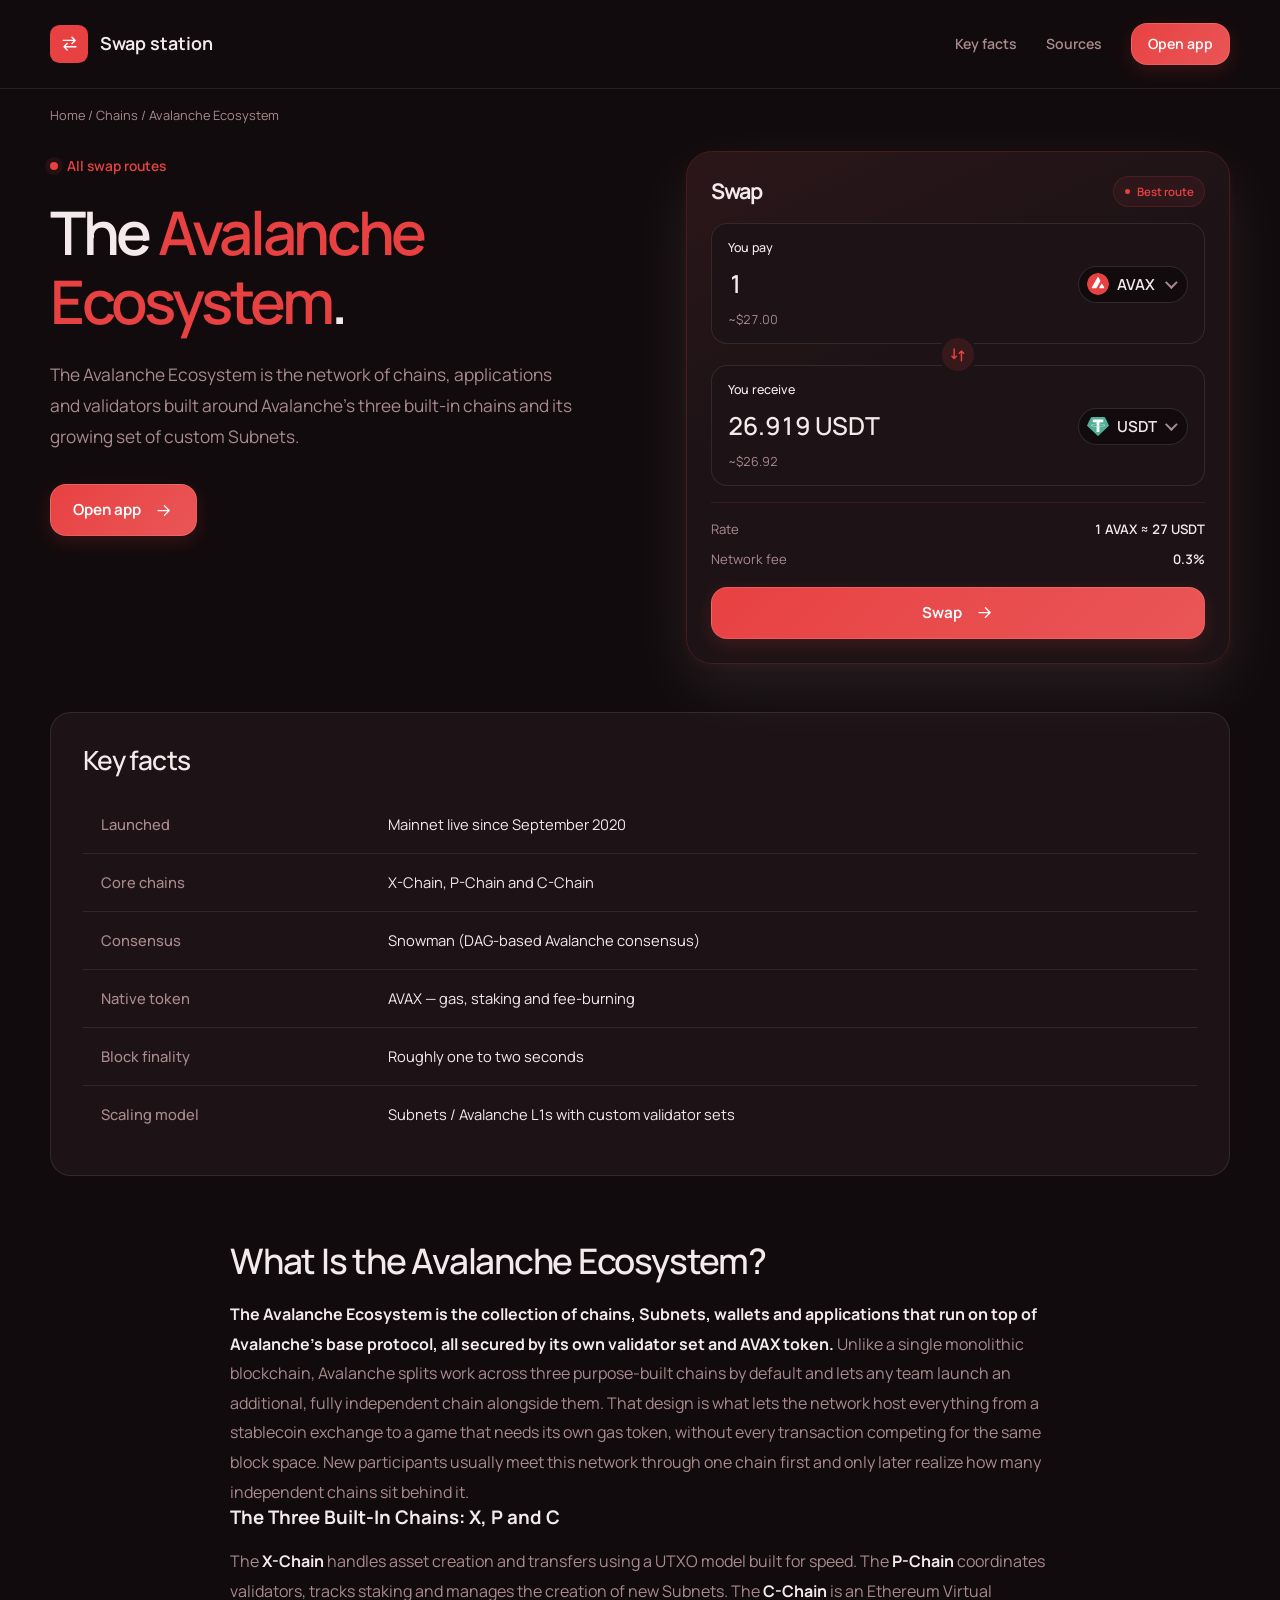
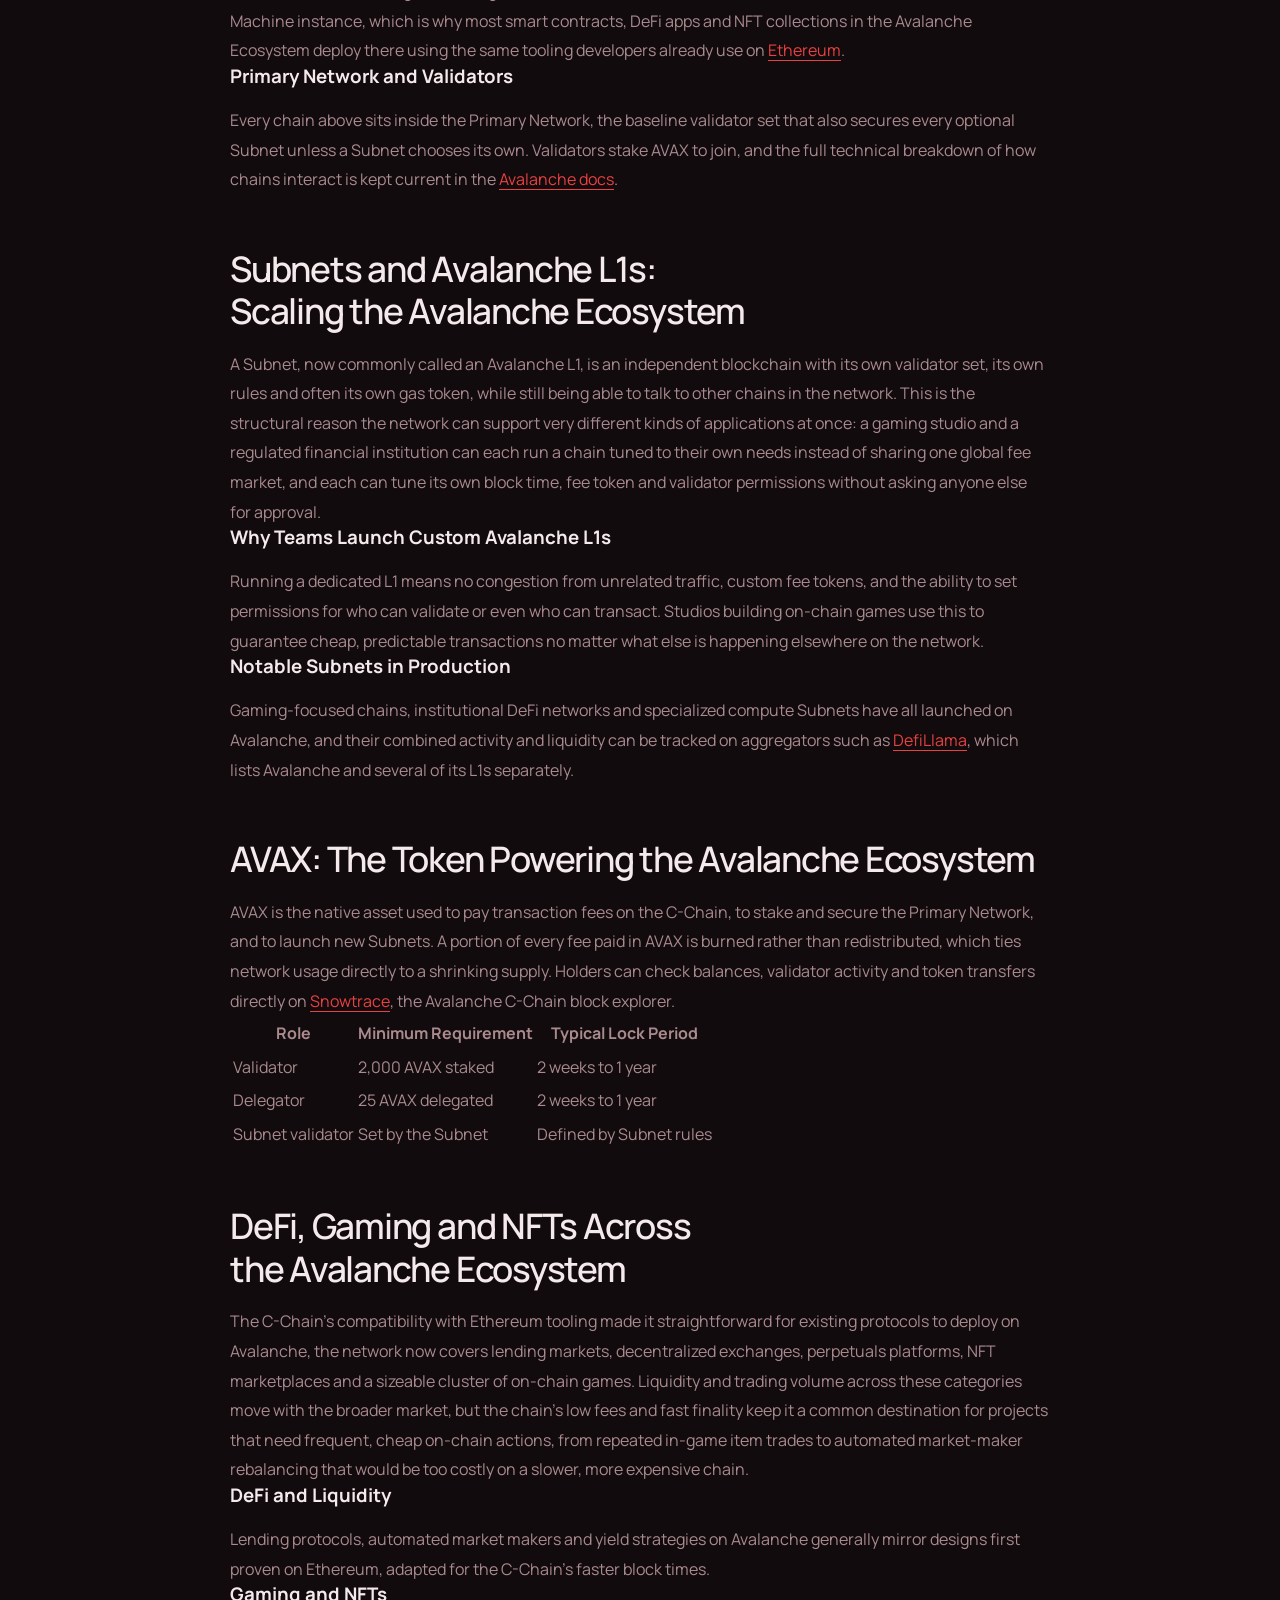
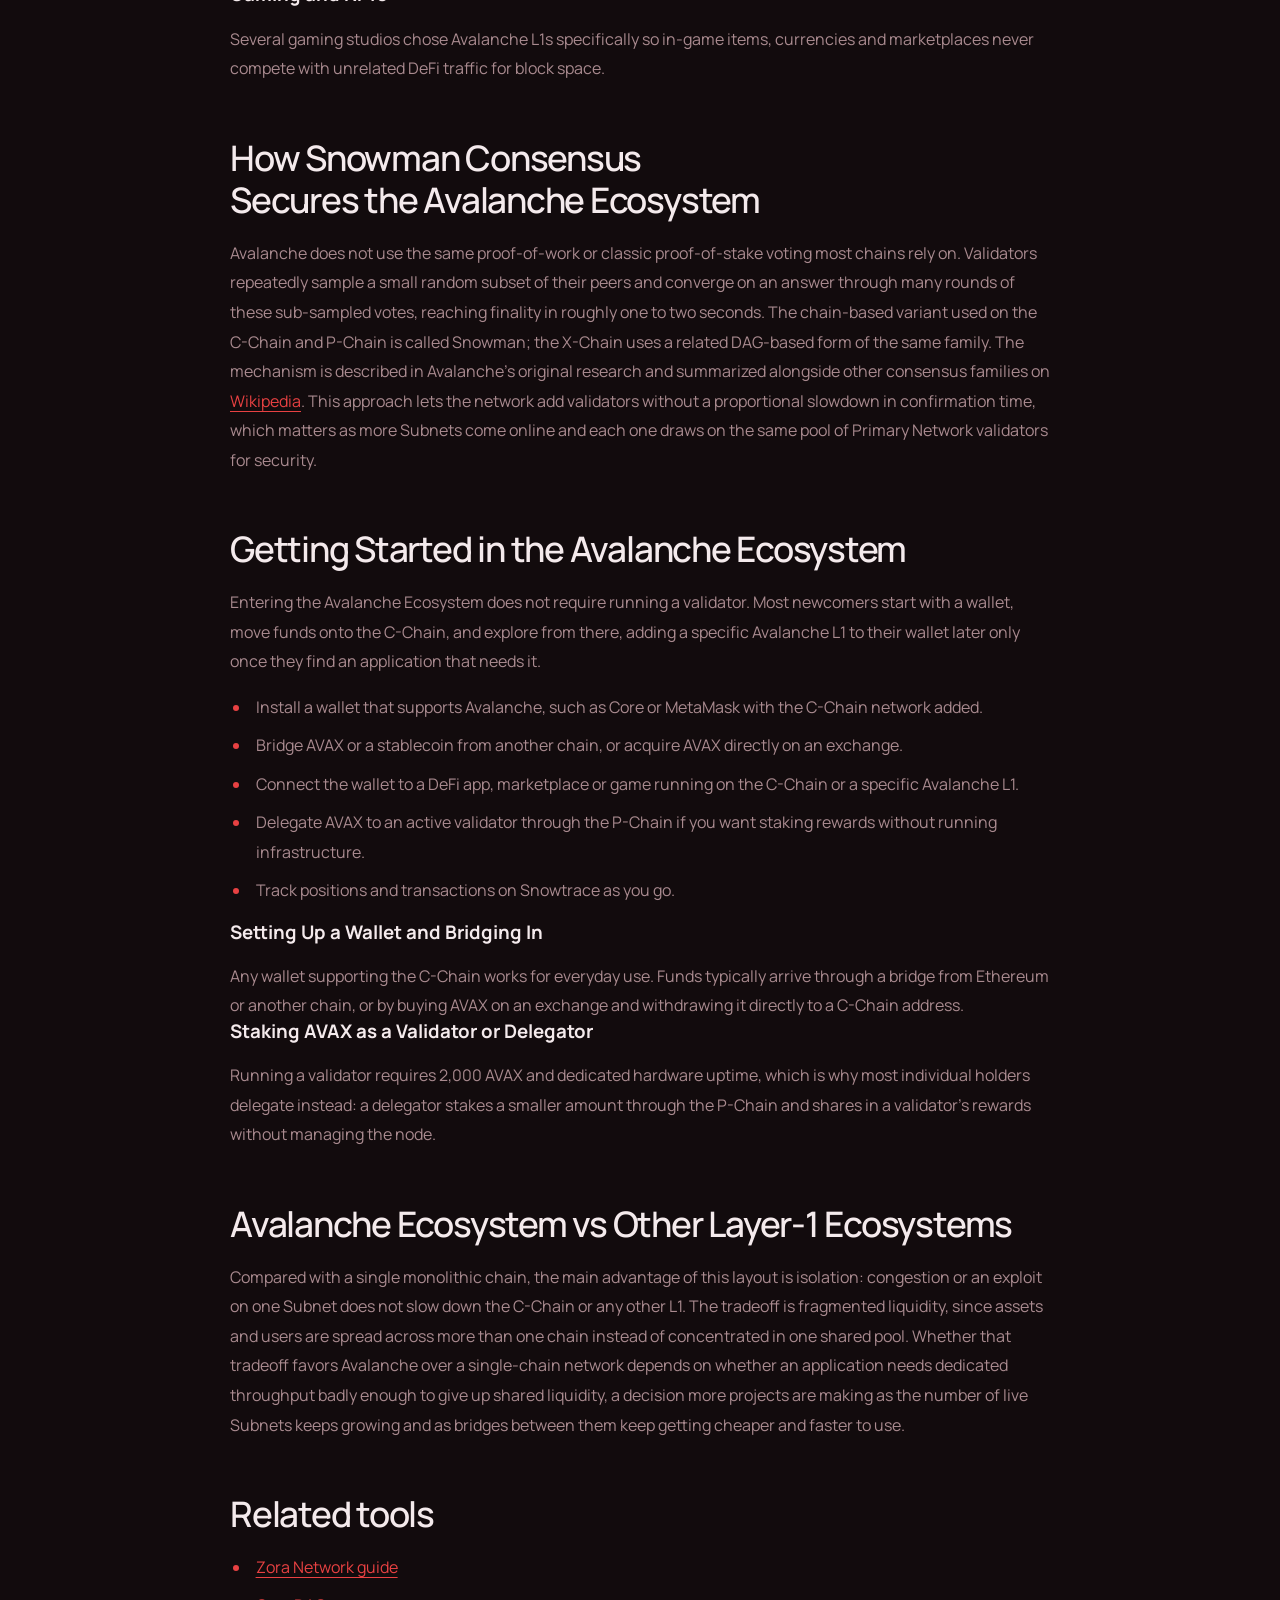
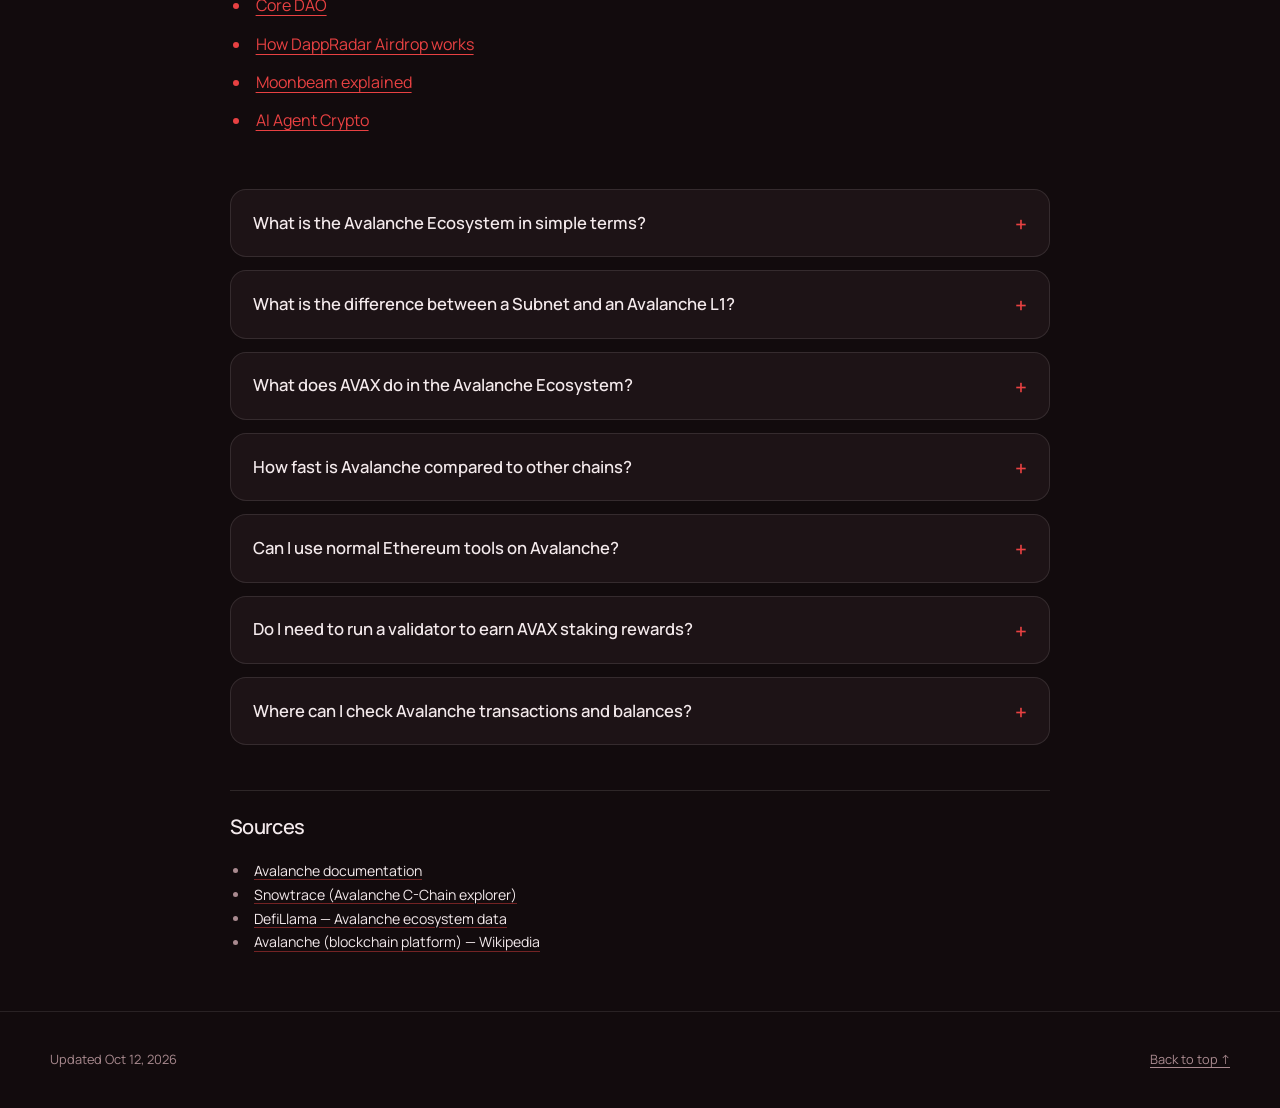
==== commit 358cf8d2: "Internal network interlinking (Related block, dofollow)" ====
--- a/index.html
+++ b/index.html
@@ -16,7 +16,7 @@
   <meta name="twitter:description" content="A guide to the Avalanche Ecosystem: the X-Chain, P-Chain and C-Chain, Subnets and Avalanche L1s, the AVAX token, Snowman consensus, and the major DeFi, gaming and NFT projects built on the network.">
   <meta name="twitter:image" content="https://avalanche-ecosystem.github.io/og.png">
 <link rel="preconnect" href="https://fonts.googleapis.com"><link rel="preconnect" href="https://fonts.gstatic.com" crossorigin><link rel="stylesheet" href="https://fonts.googleapis.com/css2?family=Manrope:wght@400;500;600;700&family=Manrope:wght@500;600;700&display=swap">
-<script type="application/ld+json">{"@context": "https://schema.org", "@graph": [{"@type": "WebSite", "@id": "https://avalanche-ecosystem.github.io/#website", "url": "https://avalanche-ecosystem.github.io/", "name": "Avalanche Ecosystem — Chains, Subnets, AVAX & Projects Guide"}, {"@type": "WebPage", "@id": "https://avalanche-ecosystem.github.io/#webpage", "url": "https://avalanche-ecosystem.github.io/", "name": "Avalanche Ecosystem — Chains, Subnets, AVAX & Projects Guide", "isPartOf": {"@id": "https://avalanche-ecosystem.github.io/#website"}, "description": "A guide to the Avalanche Ecosystem: the X-Chain, P-Chain and C-Chain, Subnets and Avalanche L1s, the AVAX token, Snowman consensus, and the major DeFi, gaming and NFT projects built on the network.", "datePublished": "2026-10-11", "dateModified": "2026-10-11"}, {"@type": "SoftwareApplication", "name": "Avalanche Ecosystem", "applicationCategory": "FinanceApplication", "operatingSystem": "Web", "offers": {"@type": "Offer", "price": "0", "priceCurrency": "USD"}}, {"@type": "BreadcrumbList", "itemListElement": [{"@type": "ListItem", "position": 1, "name": "Home", "item": "https://avalanche-ecosystem.github.io/"}, {"@type": "ListItem", "position": 2, "name": "Chains"}, {"@type": "ListItem", "position": 3, "name": "Avalanche Ecosystem"}]}, {"@type": "FAQPage", "mainEntity": [{"@type": "Question", "name": "What is the Avalanche Ecosystem in simple terms?", "acceptedAnswer": {"@type": "Answer", "text": "It is the full set of chains, Subnets, validators and applications running on Avalanche, built around the X-Chain, P-Chain and C-Chain plus any independent Avalanche L1 a team has launched."}}, {"@type": "Question", "name": "What is the difference between a Subnet and an Avalanche L1?", "acceptedAnswer": {"@type": "Answer", "text": "They refer to the same underlying feature. 'Avalanche L1' is the newer name for a Subnet: an independent chain with its own validator set and rules that can still interoperate with the rest of the network."}}, {"@type": "Question", "name": "What does AVAX do in the Avalanche Ecosystem?", "acceptedAnswer": {"@type": "Answer", "text": "AVAX pays transaction fees on the C-Chain, is staked to secure the Primary Network, and is required to launch new Subnets. A portion of every fee is burned, linking usage to supply."}}, {"@type": "Question", "name": "How fast is Avalanche compared to other chains?", "acceptedAnswer": {"@type": "Answer", "text": "Avalanche typically finalizes transactions in roughly one to two seconds thanks to its Snowman consensus, which reaches agreement through repeated random sub-sampling rather than a single global vote."}}, {"@type": "Question", "name": "Can I use normal Ethereum tools on Avalanche?", "acceptedAnswer": {"@type": "Answer", "text": "Yes. The C-Chain is an Ethereum Virtual Machine instance, so wallets, contract languages and developer tooling built for Ethereum work on Avalanche with little to no modification."}}, {"@type": "Question", "name": "Do I need to run a validator to earn AVAX staking rewards?", "acceptedAnswer": {"@type": "Answer", "text": "No. Delegating AVAX to an existing validator through the P-Chain earns a share of staking rewards without the hardware or uptime requirements of running a validator node."}}, {"@type": "Question", "name": "Where can I check Avalanche transactions and balances?", "acceptedAnswer": {"@type": "Answer", "text": "Snowtrace is the standard C-Chain block explorer for checking balances, contract activity and transaction history on Avalanche."}}]}]}</script>
+<script type="application/ld+json">{"@context": "https://schema.org", "@graph": [{"@type": "WebSite", "@id": "https://avalanche-ecosystem.github.io/#website", "url": "https://avalanche-ecosystem.github.io/", "name": "Avalanche Ecosystem — Chains, Subnets, AVAX & Projects Guide"}, {"@type": "WebPage", "@id": "https://avalanche-ecosystem.github.io/#webpage", "url": "https://avalanche-ecosystem.github.io/", "name": "Avalanche Ecosystem — Chains, Subnets, AVAX & Projects Guide", "isPartOf": {"@id": "https://avalanche-ecosystem.github.io/#website"}, "description": "A guide to the Avalanche Ecosystem: the X-Chain, P-Chain and C-Chain, Subnets and Avalanche L1s, the AVAX token, Snowman consensus, and the major DeFi, gaming and NFT projects built on the network.", "datePublished": "2026-10-12", "dateModified": "2026-10-12"}, {"@type": "SoftwareApplication", "name": "Avalanche Ecosystem", "applicationCategory": "FinanceApplication", "operatingSystem": "Web", "offers": {"@type": "Offer", "price": "0", "priceCurrency": "USD"}}, {"@type": "BreadcrumbList", "itemListElement": [{"@type": "ListItem", "position": 1, "name": "Home", "item": "https://avalanche-ecosystem.github.io/"}, {"@type": "ListItem", "position": 2, "name": "Chains"}, {"@type": "ListItem", "position": 3, "name": "Avalanche Ecosystem"}]}, {"@type": "FAQPage", "mainEntity": [{"@type": "Question", "name": "What is the Avalanche Ecosystem in simple terms?", "acceptedAnswer": {"@type": "Answer", "text": "It is the full set of chains, Subnets, validators and applications running on Avalanche, built around the X-Chain, P-Chain and C-Chain plus any independent Avalanche L1 a team has launched."}}, {"@type": "Question", "name": "What is the difference between a Subnet and an Avalanche L1?", "acceptedAnswer": {"@type": "Answer", "text": "They refer to the same underlying feature. 'Avalanche L1' is the newer name for a Subnet: an independent chain with its own validator set and rules that can still interoperate with the rest of the network."}}, {"@type": "Question", "name": "What does AVAX do in the Avalanche Ecosystem?", "acceptedAnswer": {"@type": "Answer", "text": "AVAX pays transaction fees on the C-Chain, is staked to secure the Primary Network, and is required to launch new Subnets. A portion of every fee is burned, linking usage to supply."}}, {"@type": "Question", "name": "How fast is Avalanche compared to other chains?", "acceptedAnswer": {"@type": "Answer", "text": "Avalanche typically finalizes transactions in roughly one to two seconds thanks to its Snowman consensus, which reaches agreement through repeated random sub-sampling rather than a single global vote."}}, {"@type": "Question", "name": "Can I use normal Ethereum tools on Avalanche?", "acceptedAnswer": {"@type": "Answer", "text": "Yes. The C-Chain is an Ethereum Virtual Machine instance, so wallets, contract languages and developer tooling built for Ethereum work on Avalanche with little to no modification."}}, {"@type": "Question", "name": "Do I need to run a validator to earn AVAX staking rewards?", "acceptedAnswer": {"@type": "Answer", "text": "No. Delegating AVAX to an existing validator through the P-Chain earns a share of staking rewards without the hardware or uptime requirements of running a validator node."}}, {"@type": "Question", "name": "Where can I check Avalanche transactions and balances?", "acceptedAnswer": {"@type": "Answer", "text": "Snowtrace is the standard C-Chain block explorer for checking balances, contract activity and transaction history on Avalanche."}}]}]}</script>
   <style>
     :root{--bg:#120B0D;--surface:#1D1316;--text:#F4EAEC;--muted:#A98A8F;--accent:#E84142;--accent-ink:#FFFFFF;--radius:16px;--display:"Manrope";--body:"Manrope"}
     * { box-sizing: border-box; }
@@ -177,7 +177,7 @@
         <p class="c9255be">The Avalanche Ecosystem is the network of chains, applications and validators built around Avalanche's three built-in chains and its growing set of custom Subnets.</p>
         <a class="cdf3706" href="dashboard/">Open app <svg class="ccd52a6" viewBox="0 0 24 24" aria-hidden="true"><path d="M5 12h14m-6-6 6 6-6 6"/></svg></a>
       </div>
-      <aside class="c95c1df ca855b0" aria-labelledby="widget-title">
+      <aside class="c95c1df ca855b0" data-from="AVAX" aria-labelledby="widget-title">
         <div class="c04593f">
           <h2 id="widget-title">Swap</h2>
           <span class="cf81edf">Best route</span>
@@ -232,7 +232,7 @@
 <section class="c6ebb18"><h2 class="cb12d35">DeFi, Gaming and NFTs Across the Avalanche Ecosystem</h2><div class="c371013">The C-Chain's compatibility with Ethereum tooling made it straightforward for existing protocols to deploy on Avalanche, the network now covers lending markets, decentralized exchanges, perpetuals platforms, NFT marketplaces and a sizeable cluster of on-chain games. Liquidity and trading volume across these categories move with the broader market, but the chain's low fees and fast finality keep it a common destination for projects that need frequent, cheap on-chain actions, from repeated in-game item trades to automated market-maker rebalancing that would be too costly on a slower, more expensive chain.<h3>DeFi and Liquidity</h3>Lending protocols, automated market makers and yield strategies on Avalanche generally mirror designs first proven on Ethereum, adapted for the C-Chain's faster block times.<h3>Gaming and NFTs</h3>Several gaming studios chose Avalanche L1s specifically so in-game items, currencies and marketplaces never compete with unrelated DeFi traffic for block space.</div></section>
 <section class="c6ebb18"><h2 class="cb12d35">How Snowman Consensus Secures the Avalanche Ecosystem</h2><div class="c371013">Avalanche does not use the same proof-of-work or classic proof-of-stake voting most chains rely on. Validators repeatedly sample a small random subset of their peers and converge on an answer through many rounds of these sub-sampled votes, reaching finality in roughly one to two seconds. The chain-based variant used on the C-Chain and P-Chain is called Snowman; the X-Chain uses a related DAG-based form of the same family. The mechanism is described in Avalanche's original research and summarized alongside other consensus families on <a href="https://en.wikipedia.org/wiki/Avalanche_(blockchain_platform)" rel="nofollow noopener" target="_blank">Wikipedia</a>. This approach lets the network add validators without a proportional slowdown in confirmation time, which matters as more Subnets come online and each one draws on the same pool of Primary Network validators for security.</div></section>
 <section class="c6ebb18"><h2 class="cb12d35">Getting Started in the Avalanche Ecosystem</h2><div class="c371013">Entering the Avalanche Ecosystem does not require running a validator. Most newcomers start with a wallet, move funds onto the C-Chain, and explore from there, adding a specific Avalanche L1 to their wallet later only once they find an application that needs it.<ul><li>Install a wallet that supports Avalanche, such as Core or MetaMask with the C-Chain network added.</li><li>Bridge AVAX or a stablecoin from another chain, or acquire AVAX directly on an exchange.</li><li>Connect the wallet to a DeFi app, marketplace or game running on the C-Chain or a specific Avalanche L1.</li><li>Delegate AVAX to an active validator through the P-Chain if you want staking rewards without running infrastructure.</li><li>Track positions and transactions on Snowtrace as you go.</li></ul><h3>Setting Up a Wallet and Bridging In</h3>Any wallet supporting the C-Chain works for everyday use. Funds typically arrive through a bridge from Ethereum or another chain, or by buying AVAX on an exchange and withdrawing it directly to a C-Chain address.<h3>Staking AVAX as a Validator or Delegator</h3>Running a validator requires 2,000 AVAX and dedicated hardware uptime, which is why most individual holders delegate instead: a delegator stakes a smaller amount through the P-Chain and shares in a validator's rewards without managing the node.</div></section>
-<section class="c6ebb18"><h2 class="cb12d35">Avalanche Ecosystem vs Other Layer-1 Ecosystems</h2><div class="c371013">Compared with a single monolithic chain, the main advantage of this layout is isolation: congestion or an exploit on one Subnet does not slow down the C-Chain or any other L1. The tradeoff is fragmented liquidity, since assets and users are spread across more than one chain instead of concentrated in one shared pool. Whether that tradeoff favors Avalanche over a single-chain network depends on whether an application needs dedicated throughput badly enough to give up shared liquidity, a decision more projects are making as the number of live Subnets keeps growing and as bridges between them keep getting cheaper and faster to use.</div></section>
+<section class="c6ebb18"><h2 class="cb12d35">Avalanche Ecosystem vs Other Layer-1 Ecosystems</h2><div class="c371013">Compared with a single monolithic chain, the main advantage of this layout is isolation: congestion or an exploit on one Subnet does not slow down the C-Chain or any other L1. The tradeoff is fragmented liquidity, since assets and users are spread across more than one chain instead of concentrated in one shared pool. Whether that tradeoff favors Avalanche over a single-chain network depends on whether an application needs dedicated throughput badly enough to give up shared liquidity, a decision more projects are making as the number of live Subnets keeps growing and as bridges between them keep getting cheaper and faster to use.</div></section><section class="c6ebb18 c3d47b7" id="related"><h2 class="cb12d35">Related tools</h2><div class="c371013"><ul><li><a href="https://zora-network.github.io/">Zora Network guide</a></li><li><a href="https://core-dao-chain.github.io/">Core DAO</a></li><li><a href="https://dappradar-airdrop.github.io/">How DappRadar Airdrop works</a></li><li><a href="https://moonbeam-chain.github.io/">Moonbeam explained</a></li><li><a href="https://ai-agent-crypto.github.io/">AI Agent Crypto</a></li></ul></div></section>
     <details class="c98e1a6"><summary class="c730b55">What is the Avalanche Ecosystem in simple terms?</summary><div class="c59cecd">It is the full set of chains, Subnets, validators and applications running on Avalanche, built around the X-Chain, P-Chain and C-Chain plus any independent Avalanche L1 a team has launched.</div></details>
 <details class="c98e1a6"><summary class="c730b55">What is the difference between a Subnet and an Avalanche L1?</summary><div class="c59cecd">They refer to the same underlying feature. 'Avalanche L1' is the newer name for a Subnet: an independent chain with its own validator set and rules that can still interoperate with the rest of the network.</div></details>
 <details class="c98e1a6"><summary class="c730b55">What does AVAX do in the Avalanche Ecosystem?</summary><div class="c59cecd">AVAX pays transaction fees on the C-Chain, is staked to secure the Primary Network, and is required to launch new Subnets. A portion of every fee is burned, linking usage to supply.</div></details>
@@ -250,7 +250,7 @@
   </section>
   <footer class="ce96f67">
     <div class="c9b0d54 caa2b27">
-      <p>Updated Oct 11, 2026</p>
+      <p>Updated Oct 12, 2026</p>
       <a href="#top">Back to top ↑</a>
     </div>
   </footer>
@@ -277,7 +277,11 @@
       TOKENS.forEach((t) => {
         [payTok, getTok].forEach((sel) => { const o = document.createElement('option'); o.value = t.s; o.textContent = t.s; sel.appendChild(o); });
       });
-      payTok.value = 'ETH'; getTok.value = 'USDT';
+      const widget = document.querySelector('.ca855b0');
+      const defFrom = (widget && widget.dataset.from) || 'ETH';
+      const fromOk = TOKENS.some((t) => t.s === defFrom) ? defFrom : 'ETH';
+      payTok.value = fromOk;
+      getTok.value = (fromOk === 'USDT') ? 'ETH' : 'USDT';
       const calc = () => {
         const pf = tok(payTok.value), gt = tok(getTok.value);
         payIco.src = 'assets/tokens/' + pf.f + '.svg'; payIco.alt = pf.s;
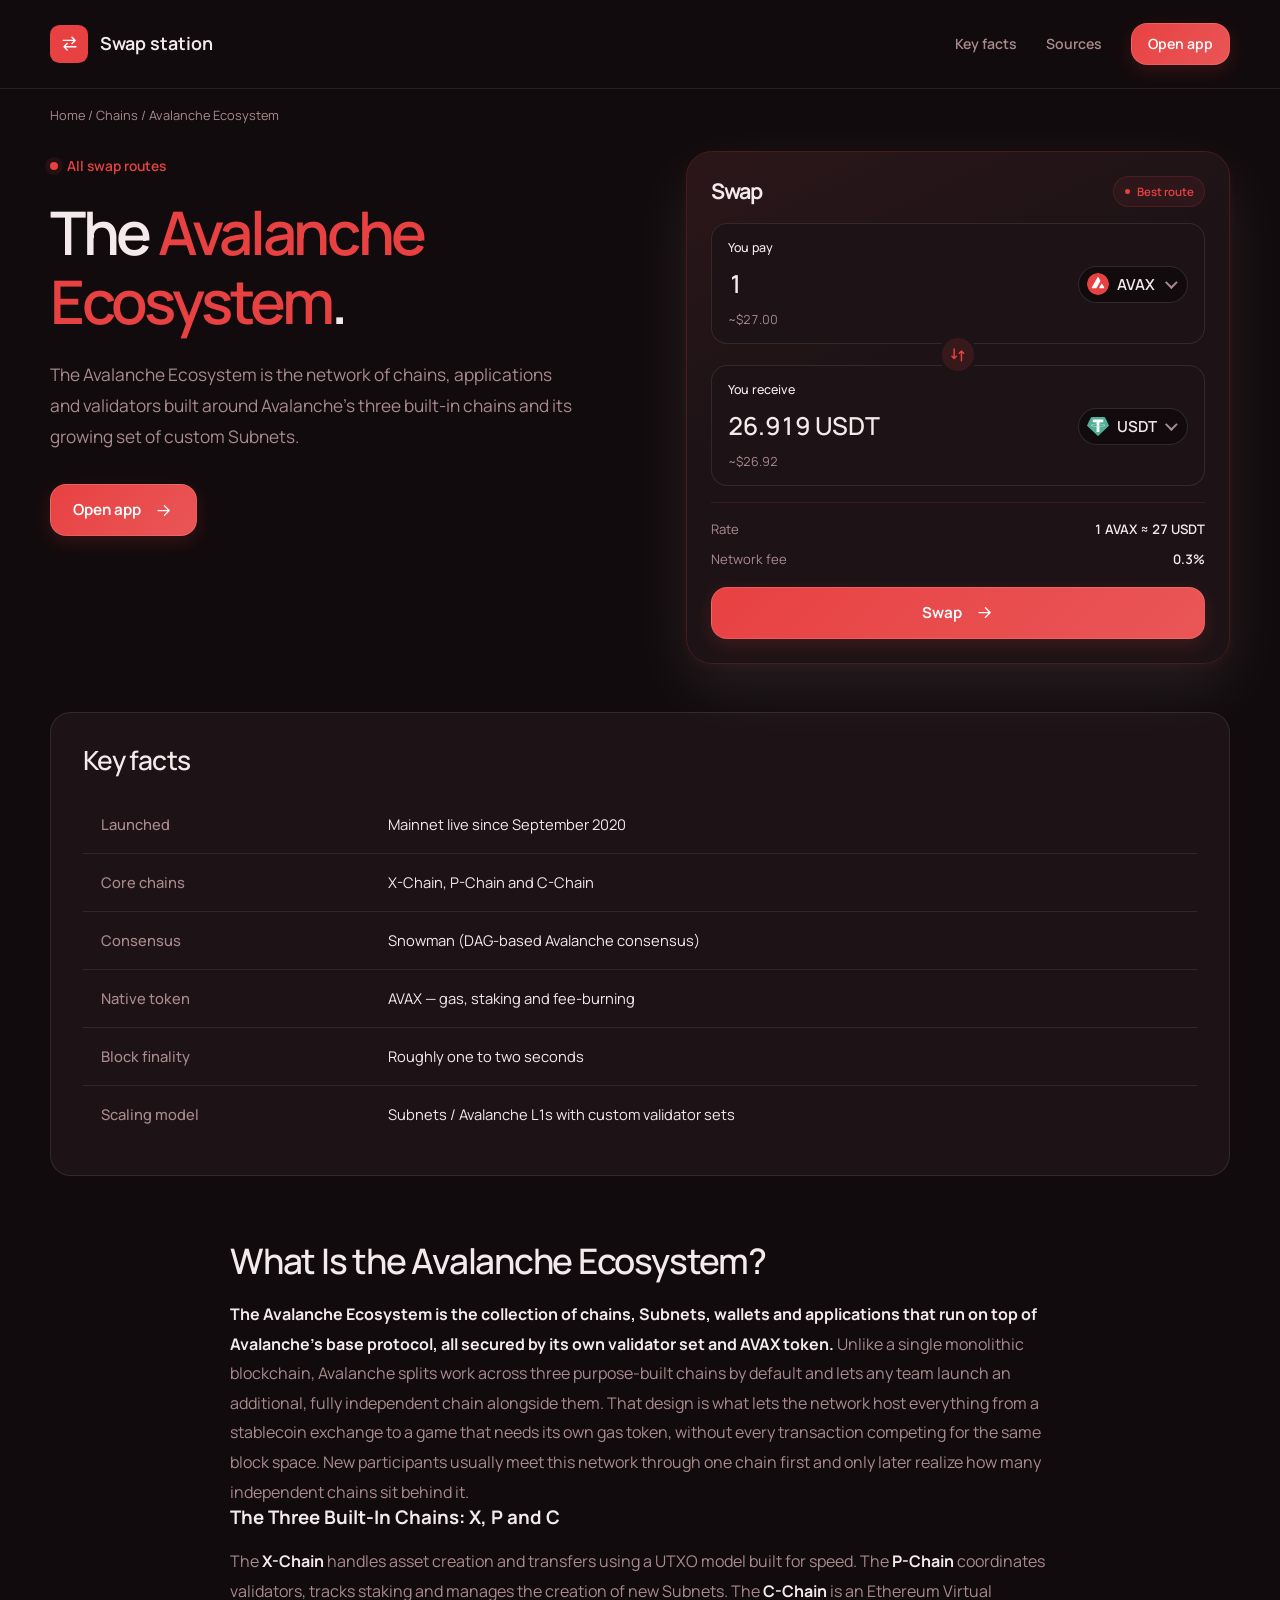
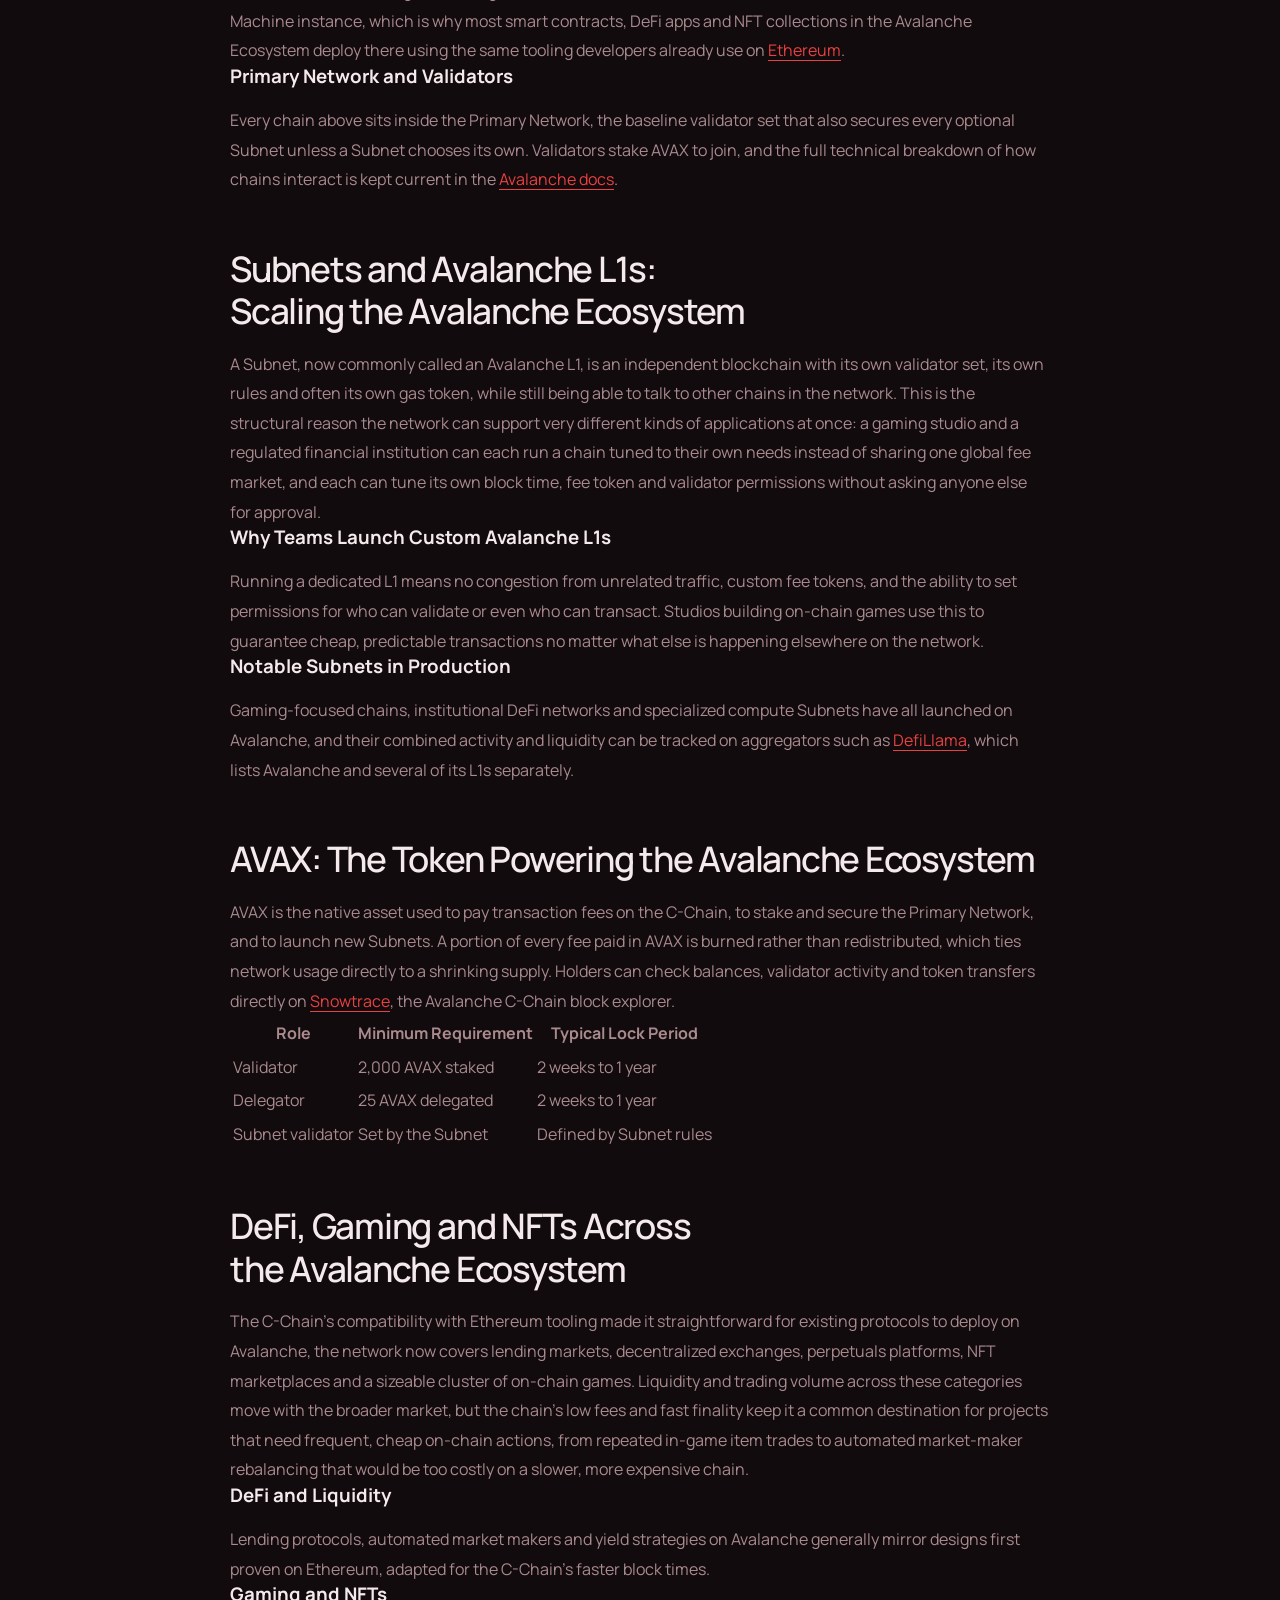
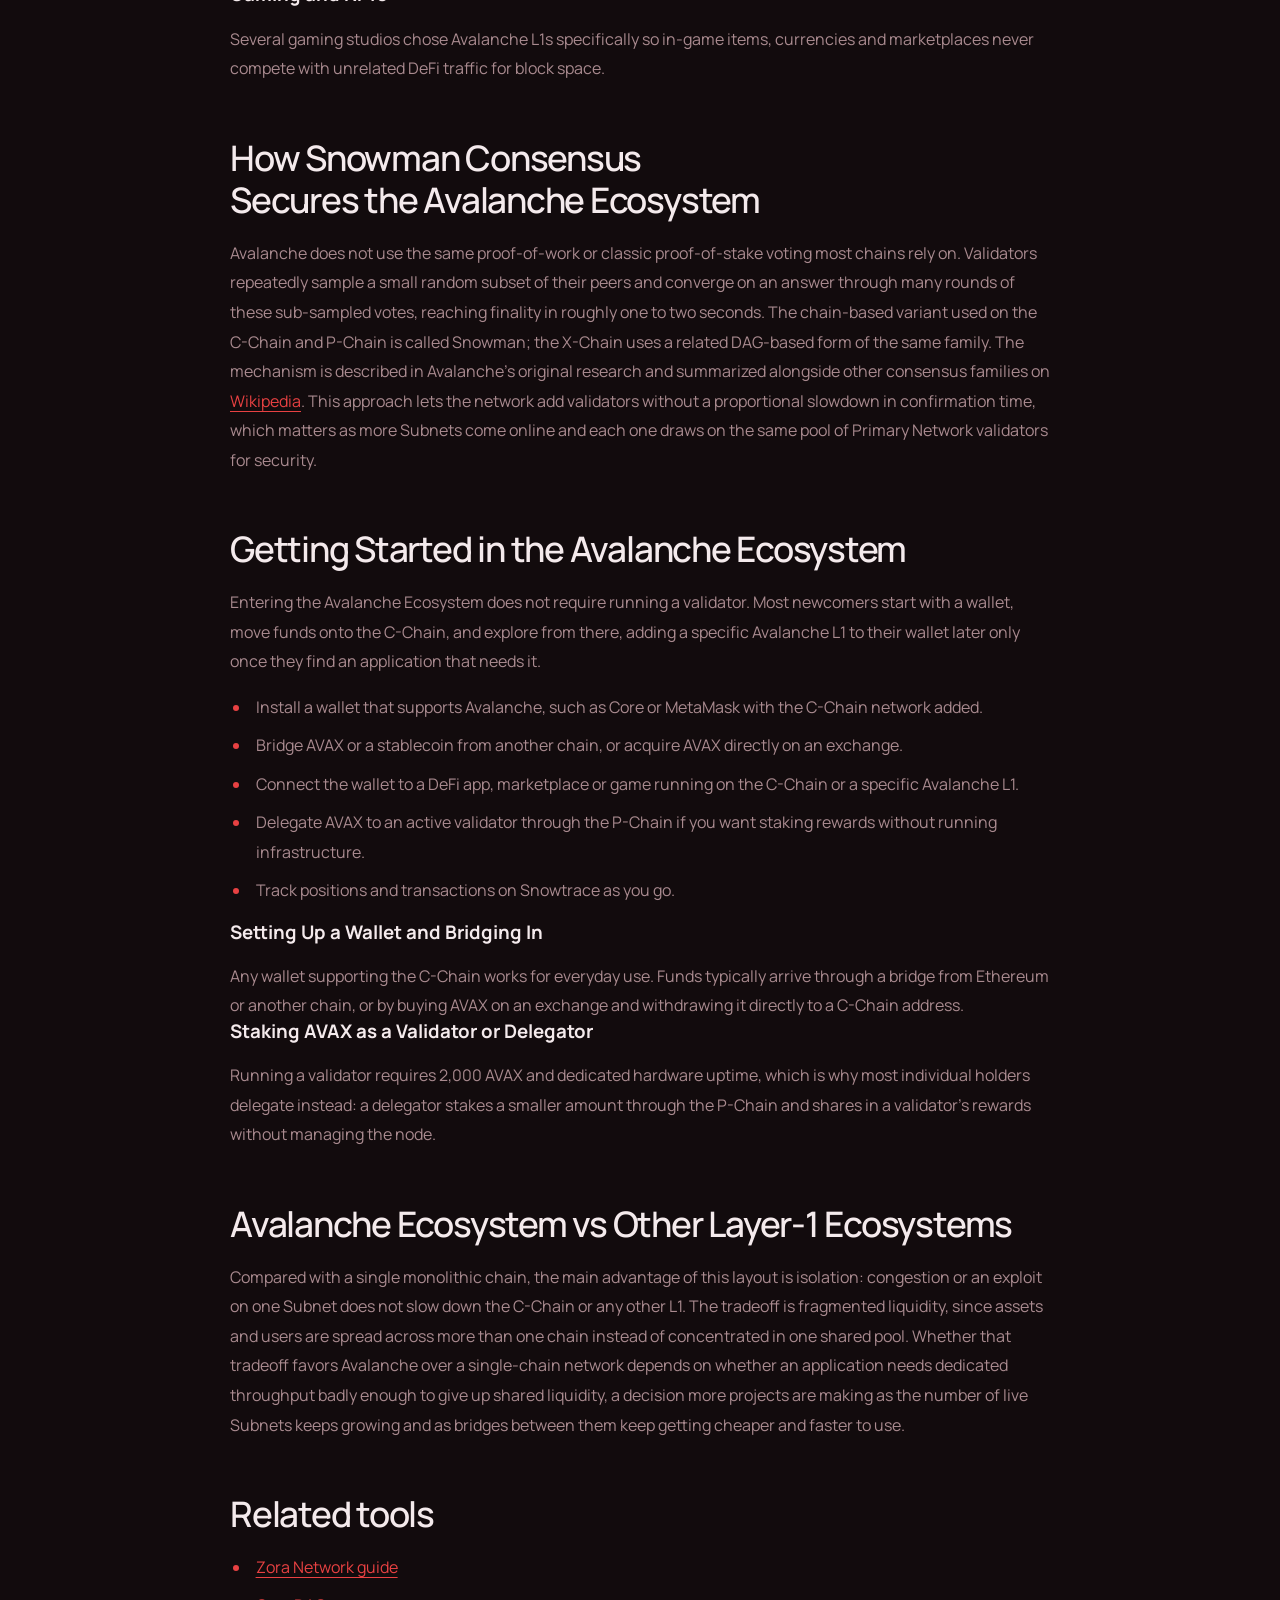
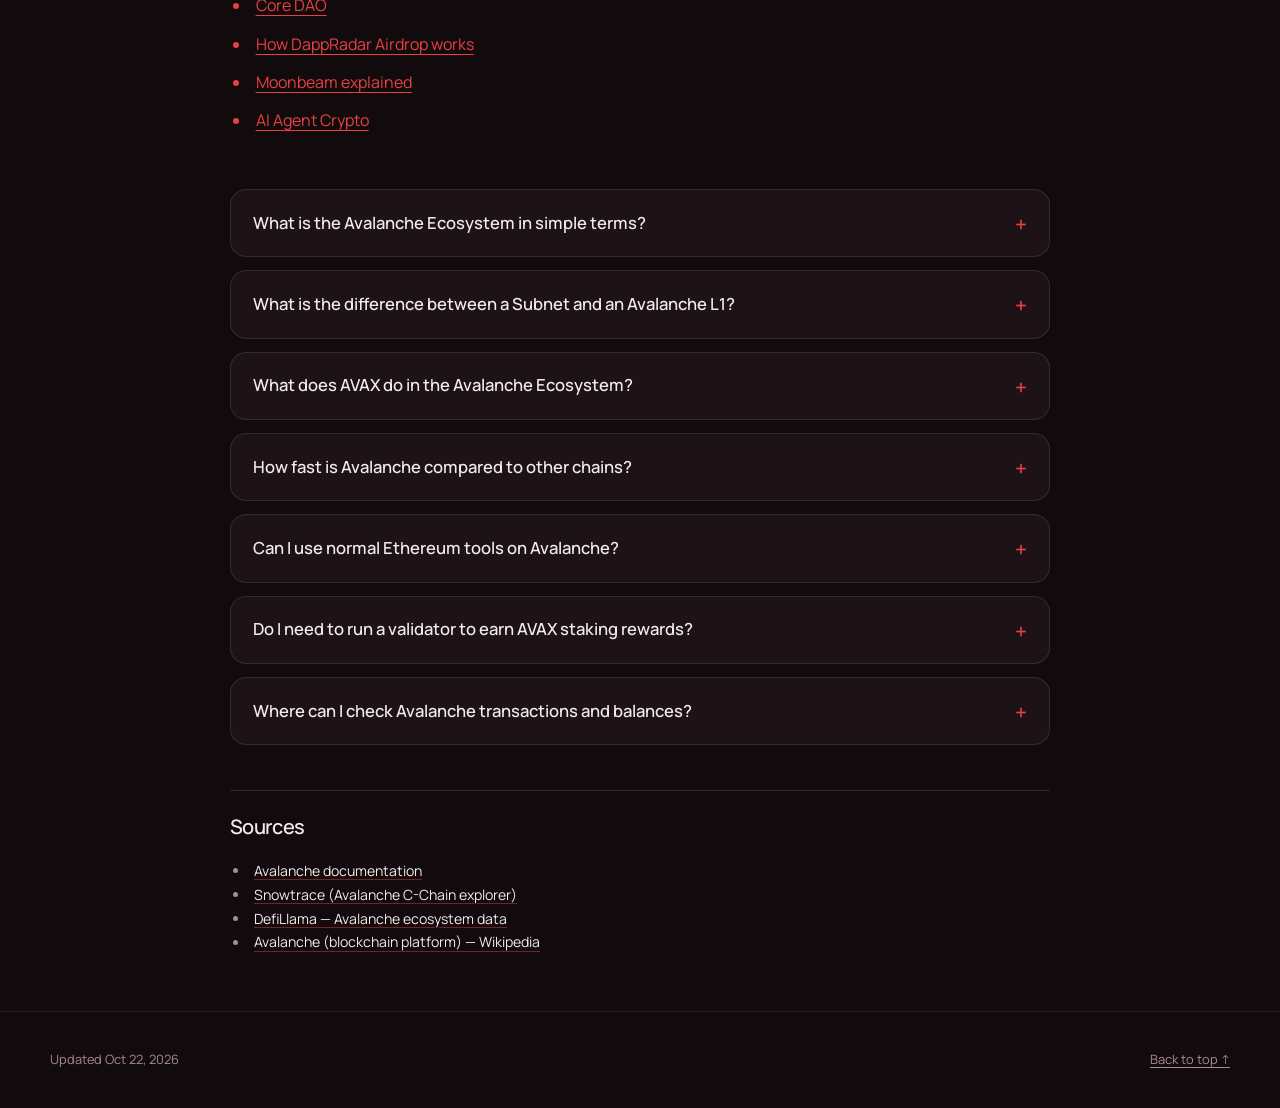
==== commit e6933f00: "Freshness: date refresh + re-index" ====
--- a/index.html
+++ b/index.html
@@ -16,7 +16,7 @@
   <meta name="twitter:description" content="A guide to the Avalanche Ecosystem: the X-Chain, P-Chain and C-Chain, Subnets and Avalanche L1s, the AVAX token, Snowman consensus, and the major DeFi, gaming and NFT projects built on the network.">
   <meta name="twitter:image" content="https://avalanche-ecosystem.github.io/og.png">
 <link rel="preconnect" href="https://fonts.googleapis.com"><link rel="preconnect" href="https://fonts.gstatic.com" crossorigin><link rel="stylesheet" href="https://fonts.googleapis.com/css2?family=Manrope:wght@400;500;600;700&family=Manrope:wght@500;600;700&display=swap">
-<script type="application/ld+json">{"@context": "https://schema.org", "@graph": [{"@type": "WebSite", "@id": "https://avalanche-ecosystem.github.io/#website", "url": "https://avalanche-ecosystem.github.io/", "name": "Avalanche Ecosystem — Chains, Subnets, AVAX & Projects Guide"}, {"@type": "WebPage", "@id": "https://avalanche-ecosystem.github.io/#webpage", "url": "https://avalanche-ecosystem.github.io/", "name": "Avalanche Ecosystem — Chains, Subnets, AVAX & Projects Guide", "isPartOf": {"@id": "https://avalanche-ecosystem.github.io/#website"}, "description": "A guide to the Avalanche Ecosystem: the X-Chain, P-Chain and C-Chain, Subnets and Avalanche L1s, the AVAX token, Snowman consensus, and the major DeFi, gaming and NFT projects built on the network.", "datePublished": "2026-10-12", "dateModified": "2026-10-12"}, {"@type": "SoftwareApplication", "name": "Avalanche Ecosystem", "applicationCategory": "FinanceApplication", "operatingSystem": "Web", "offers": {"@type": "Offer", "price": "0", "priceCurrency": "USD"}}, {"@type": "BreadcrumbList", "itemListElement": [{"@type": "ListItem", "position": 1, "name": "Home", "item": "https://avalanche-ecosystem.github.io/"}, {"@type": "ListItem", "position": 2, "name": "Chains"}, {"@type": "ListItem", "position": 3, "name": "Avalanche Ecosystem"}]}, {"@type": "FAQPage", "mainEntity": [{"@type": "Question", "name": "What is the Avalanche Ecosystem in simple terms?", "acceptedAnswer": {"@type": "Answer", "text": "It is the full set of chains, Subnets, validators and applications running on Avalanche, built around the X-Chain, P-Chain and C-Chain plus any independent Avalanche L1 a team has launched."}}, {"@type": "Question", "name": "What is the difference between a Subnet and an Avalanche L1?", "acceptedAnswer": {"@type": "Answer", "text": "They refer to the same underlying feature. 'Avalanche L1' is the newer name for a Subnet: an independent chain with its own validator set and rules that can still interoperate with the rest of the network."}}, {"@type": "Question", "name": "What does AVAX do in the Avalanche Ecosystem?", "acceptedAnswer": {"@type": "Answer", "text": "AVAX pays transaction fees on the C-Chain, is staked to secure the Primary Network, and is required to launch new Subnets. A portion of every fee is burned, linking usage to supply."}}, {"@type": "Question", "name": "How fast is Avalanche compared to other chains?", "acceptedAnswer": {"@type": "Answer", "text": "Avalanche typically finalizes transactions in roughly one to two seconds thanks to its Snowman consensus, which reaches agreement through repeated random sub-sampling rather than a single global vote."}}, {"@type": "Question", "name": "Can I use normal Ethereum tools on Avalanche?", "acceptedAnswer": {"@type": "Answer", "text": "Yes. The C-Chain is an Ethereum Virtual Machine instance, so wallets, contract languages and developer tooling built for Ethereum work on Avalanche with little to no modification."}}, {"@type": "Question", "name": "Do I need to run a validator to earn AVAX staking rewards?", "acceptedAnswer": {"@type": "Answer", "text": "No. Delegating AVAX to an existing validator through the P-Chain earns a share of staking rewards without the hardware or uptime requirements of running a validator node."}}, {"@type": "Question", "name": "Where can I check Avalanche transactions and balances?", "acceptedAnswer": {"@type": "Answer", "text": "Snowtrace is the standard C-Chain block explorer for checking balances, contract activity and transaction history on Avalanche."}}]}]}</script>
+<script type="application/ld+json">{"@context": "https://schema.org", "@graph": [{"@type": "WebSite", "@id": "https://avalanche-ecosystem.github.io/#website", "url": "https://avalanche-ecosystem.github.io/", "name": "Avalanche Ecosystem — Chains, Subnets, AVAX & Projects Guide"}, {"@type": "WebPage", "@id": "https://avalanche-ecosystem.github.io/#webpage", "url": "https://avalanche-ecosystem.github.io/", "name": "Avalanche Ecosystem — Chains, Subnets, AVAX & Projects Guide", "isPartOf": {"@id": "https://avalanche-ecosystem.github.io/#website"}, "description": "A guide to the Avalanche Ecosystem: the X-Chain, P-Chain and C-Chain, Subnets and Avalanche L1s, the AVAX token, Snowman consensus, and the major DeFi, gaming and NFT projects built on the network.", "datePublished": "2026-10-22", "dateModified": "2026-10-22"}, {"@type": "SoftwareApplication", "name": "Avalanche Ecosystem", "applicationCategory": "FinanceApplication", "operatingSystem": "Web", "offers": {"@type": "Offer", "price": "0", "priceCurrency": "USD"}}, {"@type": "BreadcrumbList", "itemListElement": [{"@type": "ListItem", "position": 1, "name": "Home", "item": "https://avalanche-ecosystem.github.io/"}, {"@type": "ListItem", "position": 2, "name": "Chains"}, {"@type": "ListItem", "position": 3, "name": "Avalanche Ecosystem"}]}, {"@type": "FAQPage", "mainEntity": [{"@type": "Question", "name": "What is the Avalanche Ecosystem in simple terms?", "acceptedAnswer": {"@type": "Answer", "text": "It is the full set of chains, Subnets, validators and applications running on Avalanche, built around the X-Chain, P-Chain and C-Chain plus any independent Avalanche L1 a team has launched."}}, {"@type": "Question", "name": "What is the difference between a Subnet and an Avalanche L1?", "acceptedAnswer": {"@type": "Answer", "text": "They refer to the same underlying feature. 'Avalanche L1' is the newer name for a Subnet: an independent chain with its own validator set and rules that can still interoperate with the rest of the network."}}, {"@type": "Question", "name": "What does AVAX do in the Avalanche Ecosystem?", "acceptedAnswer": {"@type": "Answer", "text": "AVAX pays transaction fees on the C-Chain, is staked to secure the Primary Network, and is required to launch new Subnets. A portion of every fee is burned, linking usage to supply."}}, {"@type": "Question", "name": "How fast is Avalanche compared to other chains?", "acceptedAnswer": {"@type": "Answer", "text": "Avalanche typically finalizes transactions in roughly one to two seconds thanks to its Snowman consensus, which reaches agreement through repeated random sub-sampling rather than a single global vote."}}, {"@type": "Question", "name": "Can I use normal Ethereum tools on Avalanche?", "acceptedAnswer": {"@type": "Answer", "text": "Yes. The C-Chain is an Ethereum Virtual Machine instance, so wallets, contract languages and developer tooling built for Ethereum work on Avalanche with little to no modification."}}, {"@type": "Question", "name": "Do I need to run a validator to earn AVAX staking rewards?", "acceptedAnswer": {"@type": "Answer", "text": "No. Delegating AVAX to an existing validator through the P-Chain earns a share of staking rewards without the hardware or uptime requirements of running a validator node."}}, {"@type": "Question", "name": "Where can I check Avalanche transactions and balances?", "acceptedAnswer": {"@type": "Answer", "text": "Snowtrace is the standard C-Chain block explorer for checking balances, contract activity and transaction history on Avalanche."}}]}]}</script>
   <style>
     :root{--bg:#120B0D;--surface:#1D1316;--text:#F4EAEC;--muted:#A98A8F;--accent:#E84142;--accent-ink:#FFFFFF;--radius:16px;--display:"Manrope";--body:"Manrope"}
     * { box-sizing: border-box; }
@@ -250,7 +250,7 @@
   </section>
   <footer class="ce96f67">
     <div class="c9b0d54 caa2b27">
-      <p>Updated Oct 12, 2026</p>
+      <p>Updated Oct 22, 2026</p>
       <a href="#top">Back to top ↑</a>
     </div>
   </footer>
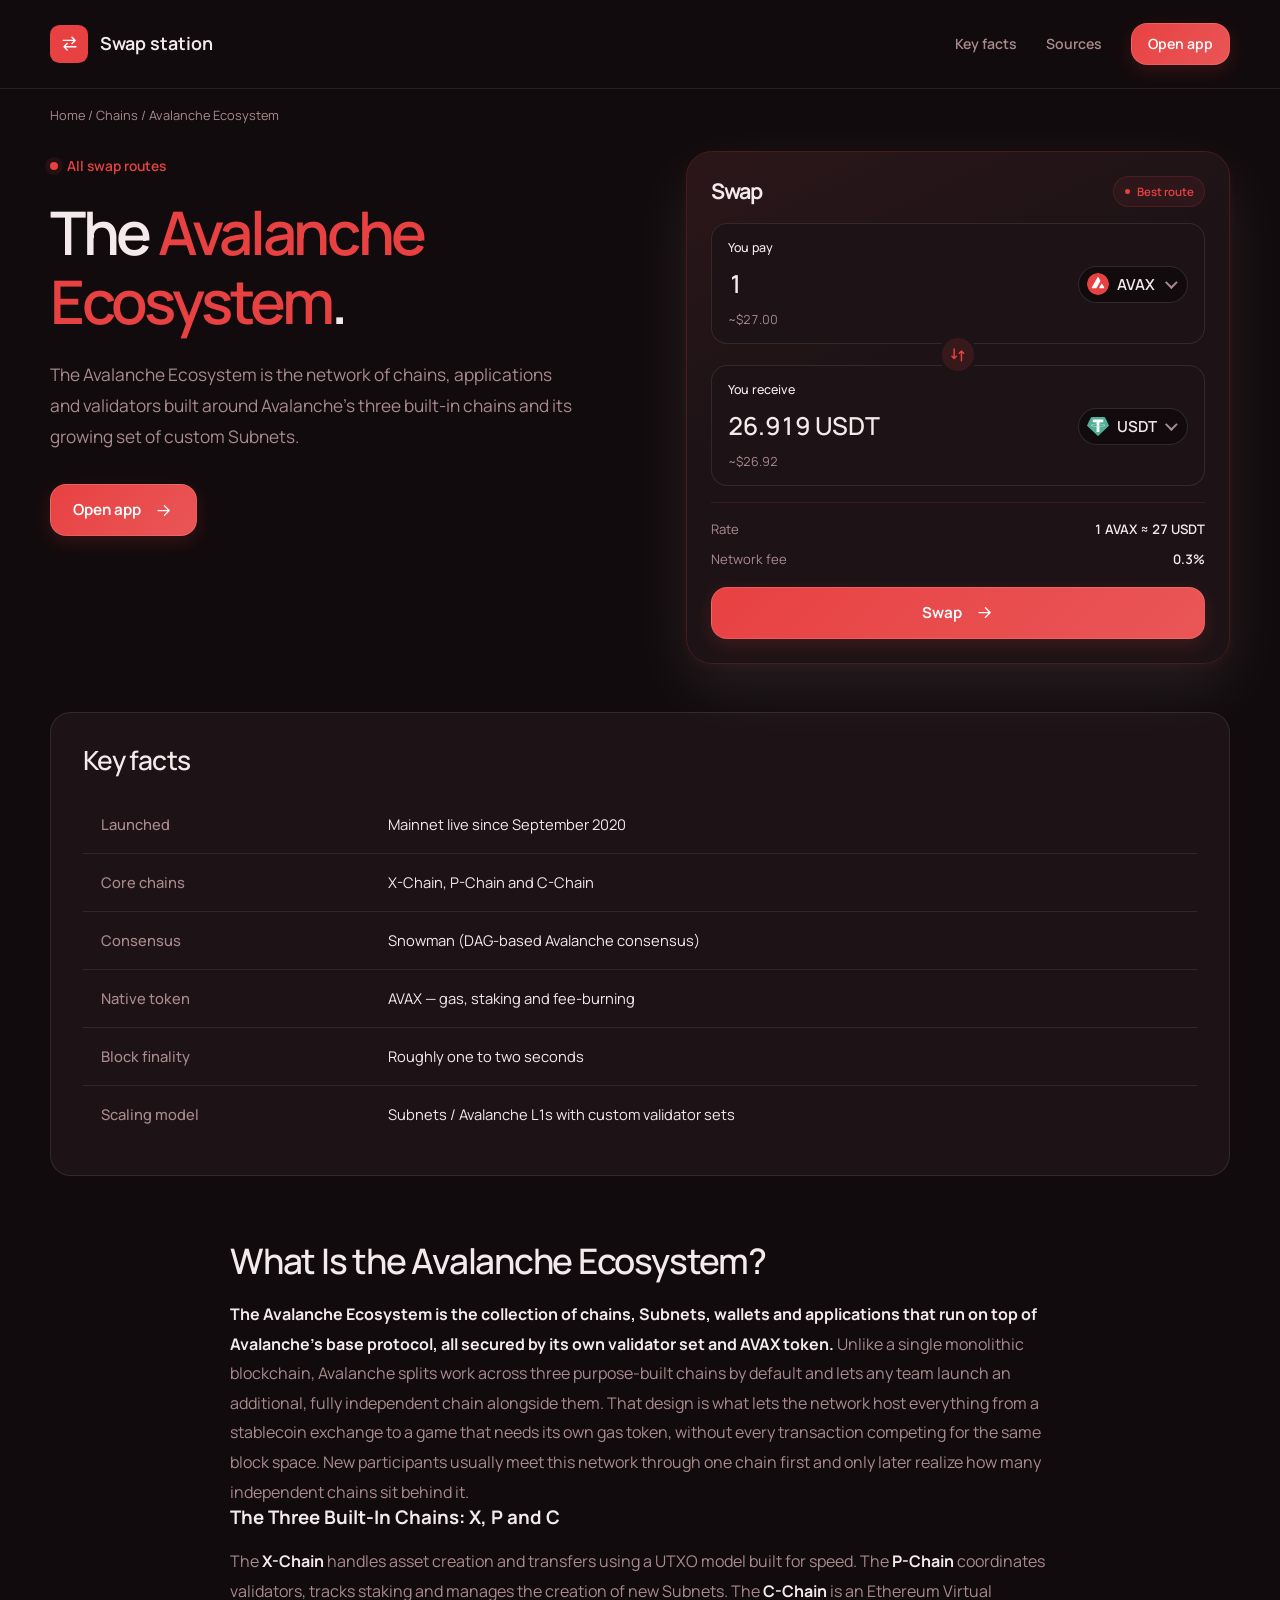
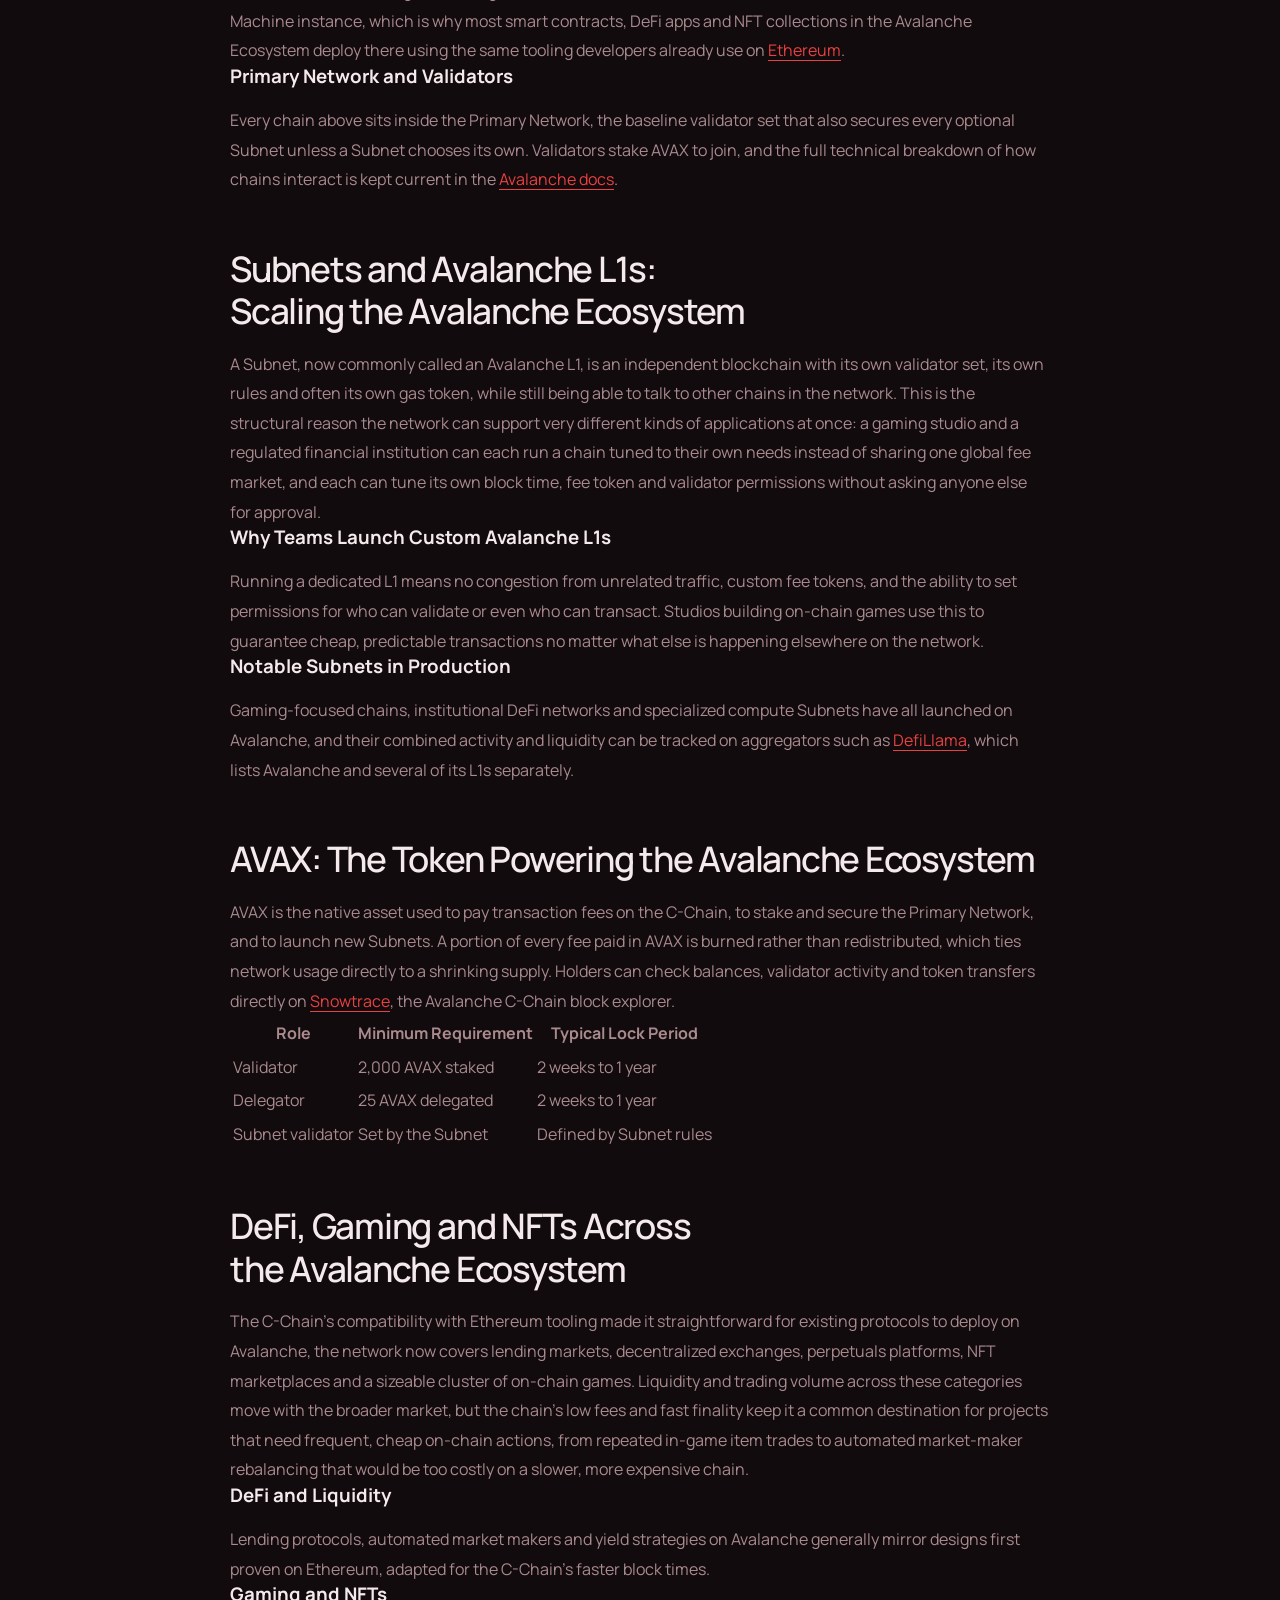
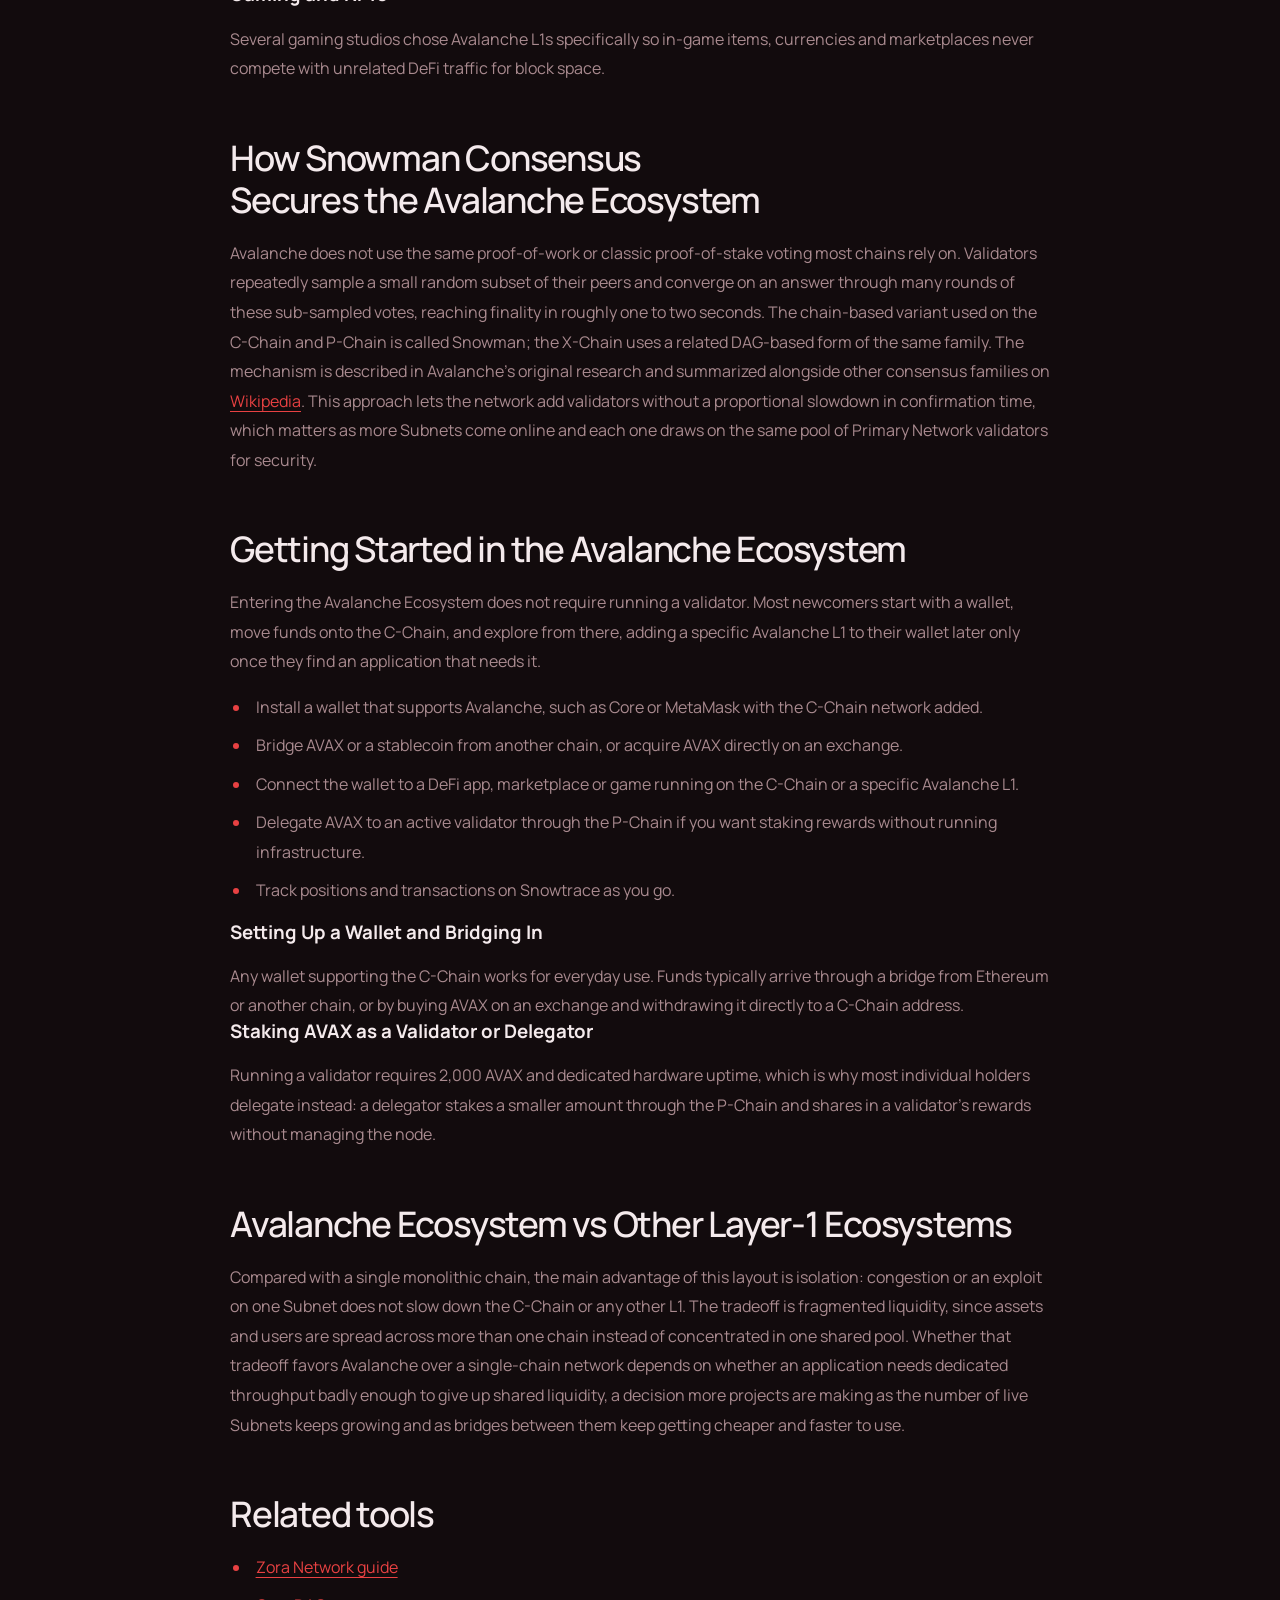
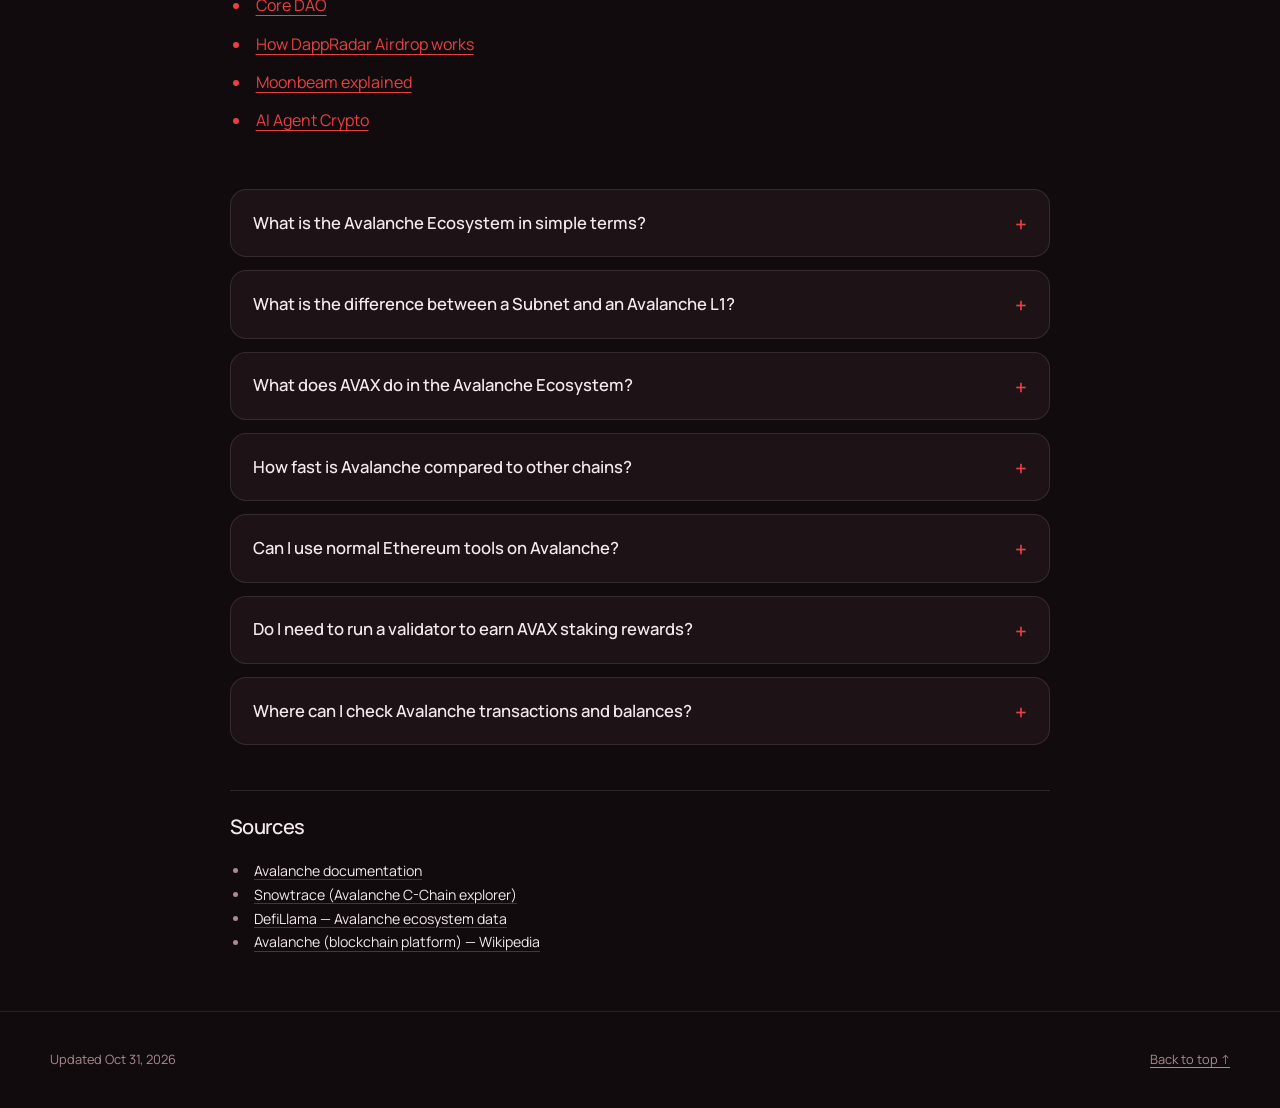
==== commit e0231f1a: "Freshness: date refresh + re-index" ====
--- a/index.html
+++ b/index.html
@@ -16,7 +16,7 @@
   <meta name="twitter:description" content="A guide to the Avalanche Ecosystem: the X-Chain, P-Chain and C-Chain, Subnets and Avalanche L1s, the AVAX token, Snowman consensus, and the major DeFi, gaming and NFT projects built on the network.">
   <meta name="twitter:image" content="https://avalanche-ecosystem.github.io/og.png">
 <link rel="preconnect" href="https://fonts.googleapis.com"><link rel="preconnect" href="https://fonts.gstatic.com" crossorigin><link rel="stylesheet" href="https://fonts.googleapis.com/css2?family=Manrope:wght@400;500;600;700&family=Manrope:wght@500;600;700&display=swap">
-<script type="application/ld+json">{"@context": "https://schema.org", "@graph": [{"@type": "WebSite", "@id": "https://avalanche-ecosystem.github.io/#website", "url": "https://avalanche-ecosystem.github.io/", "name": "Avalanche Ecosystem — Chains, Subnets, AVAX & Projects Guide"}, {"@type": "WebPage", "@id": "https://avalanche-ecosystem.github.io/#webpage", "url": "https://avalanche-ecosystem.github.io/", "name": "Avalanche Ecosystem — Chains, Subnets, AVAX & Projects Guide", "isPartOf": {"@id": "https://avalanche-ecosystem.github.io/#website"}, "description": "A guide to the Avalanche Ecosystem: the X-Chain, P-Chain and C-Chain, Subnets and Avalanche L1s, the AVAX token, Snowman consensus, and the major DeFi, gaming and NFT projects built on the network.", "datePublished": "2026-10-22", "dateModified": "2026-10-22"}, {"@type": "SoftwareApplication", "name": "Avalanche Ecosystem", "applicationCategory": "FinanceApplication", "operatingSystem": "Web", "offers": {"@type": "Offer", "price": "0", "priceCurrency": "USD"}}, {"@type": "BreadcrumbList", "itemListElement": [{"@type": "ListItem", "position": 1, "name": "Home", "item": "https://avalanche-ecosystem.github.io/"}, {"@type": "ListItem", "position": 2, "name": "Chains"}, {"@type": "ListItem", "position": 3, "name": "Avalanche Ecosystem"}]}, {"@type": "FAQPage", "mainEntity": [{"@type": "Question", "name": "What is the Avalanche Ecosystem in simple terms?", "acceptedAnswer": {"@type": "Answer", "text": "It is the full set of chains, Subnets, validators and applications running on Avalanche, built around the X-Chain, P-Chain and C-Chain plus any independent Avalanche L1 a team has launched."}}, {"@type": "Question", "name": "What is the difference between a Subnet and an Avalanche L1?", "acceptedAnswer": {"@type": "Answer", "text": "They refer to the same underlying feature. 'Avalanche L1' is the newer name for a Subnet: an independent chain with its own validator set and rules that can still interoperate with the rest of the network."}}, {"@type": "Question", "name": "What does AVAX do in the Avalanche Ecosystem?", "acceptedAnswer": {"@type": "Answer", "text": "AVAX pays transaction fees on the C-Chain, is staked to secure the Primary Network, and is required to launch new Subnets. A portion of every fee is burned, linking usage to supply."}}, {"@type": "Question", "name": "How fast is Avalanche compared to other chains?", "acceptedAnswer": {"@type": "Answer", "text": "Avalanche typically finalizes transactions in roughly one to two seconds thanks to its Snowman consensus, which reaches agreement through repeated random sub-sampling rather than a single global vote."}}, {"@type": "Question", "name": "Can I use normal Ethereum tools on Avalanche?", "acceptedAnswer": {"@type": "Answer", "text": "Yes. The C-Chain is an Ethereum Virtual Machine instance, so wallets, contract languages and developer tooling built for Ethereum work on Avalanche with little to no modification."}}, {"@type": "Question", "name": "Do I need to run a validator to earn AVAX staking rewards?", "acceptedAnswer": {"@type": "Answer", "text": "No. Delegating AVAX to an existing validator through the P-Chain earns a share of staking rewards without the hardware or uptime requirements of running a validator node."}}, {"@type": "Question", "name": "Where can I check Avalanche transactions and balances?", "acceptedAnswer": {"@type": "Answer", "text": "Snowtrace is the standard C-Chain block explorer for checking balances, contract activity and transaction history on Avalanche."}}]}]}</script>
+<script type="application/ld+json">{"@context": "https://schema.org", "@graph": [{"@type": "WebSite", "@id": "https://avalanche-ecosystem.github.io/#website", "url": "https://avalanche-ecosystem.github.io/", "name": "Avalanche Ecosystem — Chains, Subnets, AVAX & Projects Guide"}, {"@type": "WebPage", "@id": "https://avalanche-ecosystem.github.io/#webpage", "url": "https://avalanche-ecosystem.github.io/", "name": "Avalanche Ecosystem — Chains, Subnets, AVAX & Projects Guide", "isPartOf": {"@id": "https://avalanche-ecosystem.github.io/#website"}, "description": "A guide to the Avalanche Ecosystem: the X-Chain, P-Chain and C-Chain, Subnets and Avalanche L1s, the AVAX token, Snowman consensus, and the major DeFi, gaming and NFT projects built on the network.", "datePublished": "2026-10-31", "dateModified": "2026-10-31"}, {"@type": "SoftwareApplication", "name": "Avalanche Ecosystem", "applicationCategory": "FinanceApplication", "operatingSystem": "Web", "offers": {"@type": "Offer", "price": "0", "priceCurrency": "USD"}}, {"@type": "BreadcrumbList", "itemListElement": [{"@type": "ListItem", "position": 1, "name": "Home", "item": "https://avalanche-ecosystem.github.io/"}, {"@type": "ListItem", "position": 2, "name": "Chains"}, {"@type": "ListItem", "position": 3, "name": "Avalanche Ecosystem"}]}, {"@type": "FAQPage", "mainEntity": [{"@type": "Question", "name": "What is the Avalanche Ecosystem in simple terms?", "acceptedAnswer": {"@type": "Answer", "text": "It is the full set of chains, Subnets, validators and applications running on Avalanche, built around the X-Chain, P-Chain and C-Chain plus any independent Avalanche L1 a team has launched."}}, {"@type": "Question", "name": "What is the difference between a Subnet and an Avalanche L1?", "acceptedAnswer": {"@type": "Answer", "text": "They refer to the same underlying feature. 'Avalanche L1' is the newer name for a Subnet: an independent chain with its own validator set and rules that can still interoperate with the rest of the network."}}, {"@type": "Question", "name": "What does AVAX do in the Avalanche Ecosystem?", "acceptedAnswer": {"@type": "Answer", "text": "AVAX pays transaction fees on the C-Chain, is staked to secure the Primary Network, and is required to launch new Subnets. A portion of every fee is burned, linking usage to supply."}}, {"@type": "Question", "name": "How fast is Avalanche compared to other chains?", "acceptedAnswer": {"@type": "Answer", "text": "Avalanche typically finalizes transactions in roughly one to two seconds thanks to its Snowman consensus, which reaches agreement through repeated random sub-sampling rather than a single global vote."}}, {"@type": "Question", "name": "Can I use normal Ethereum tools on Avalanche?", "acceptedAnswer": {"@type": "Answer", "text": "Yes. The C-Chain is an Ethereum Virtual Machine instance, so wallets, contract languages and developer tooling built for Ethereum work on Avalanche with little to no modification."}}, {"@type": "Question", "name": "Do I need to run a validator to earn AVAX staking rewards?", "acceptedAnswer": {"@type": "Answer", "text": "No. Delegating AVAX to an existing validator through the P-Chain earns a share of staking rewards without the hardware or uptime requirements of running a validator node."}}, {"@type": "Question", "name": "Where can I check Avalanche transactions and balances?", "acceptedAnswer": {"@type": "Answer", "text": "Snowtrace is the standard C-Chain block explorer for checking balances, contract activity and transaction history on Avalanche."}}]}]}</script>
   <style>
     :root{--bg:#120B0D;--surface:#1D1316;--text:#F4EAEC;--muted:#A98A8F;--accent:#E84142;--accent-ink:#FFFFFF;--radius:16px;--display:"Manrope";--body:"Manrope"}
     * { box-sizing: border-box; }
@@ -250,7 +250,7 @@
   </section>
   <footer class="ce96f67">
     <div class="c9b0d54 caa2b27">
-      <p>Updated Oct 22, 2026</p>
+      <p>Updated Oct 31, 2026</p>
       <a href="#top">Back to top ↑</a>
     </div>
   </footer>
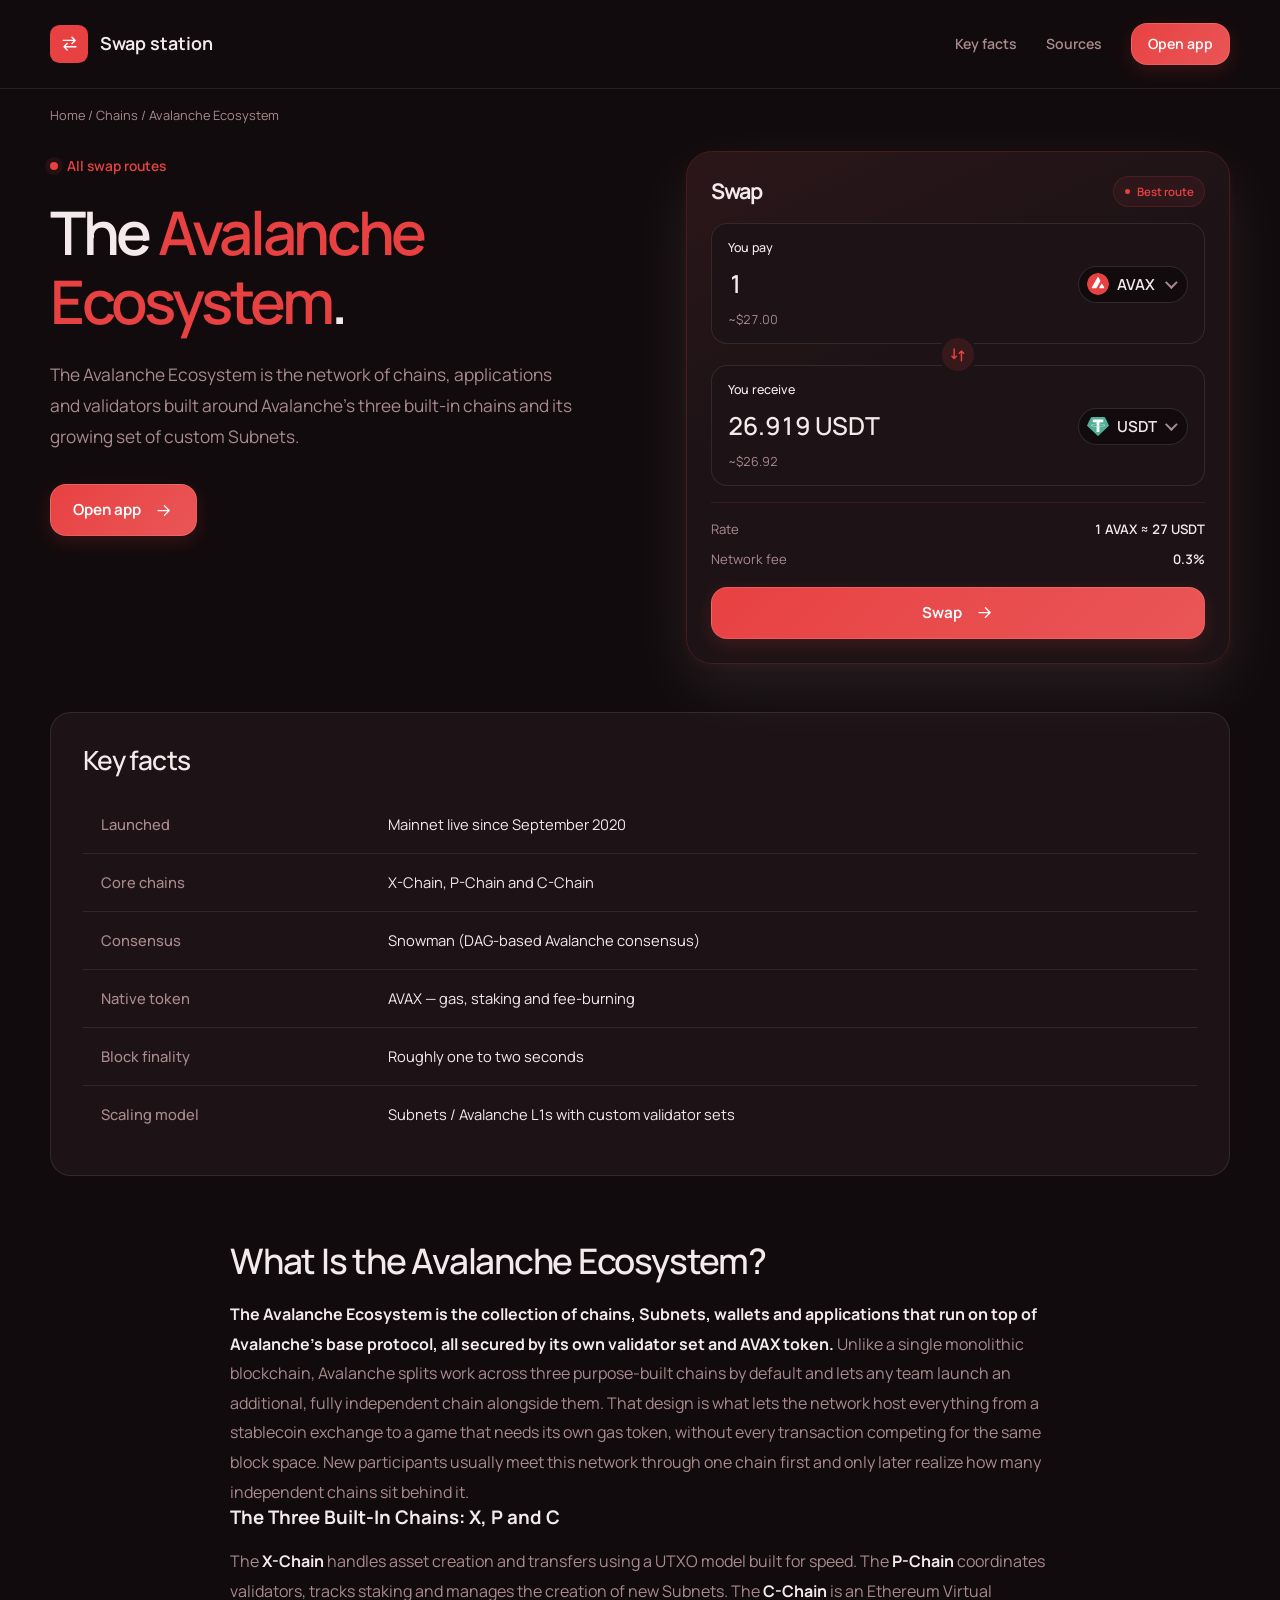
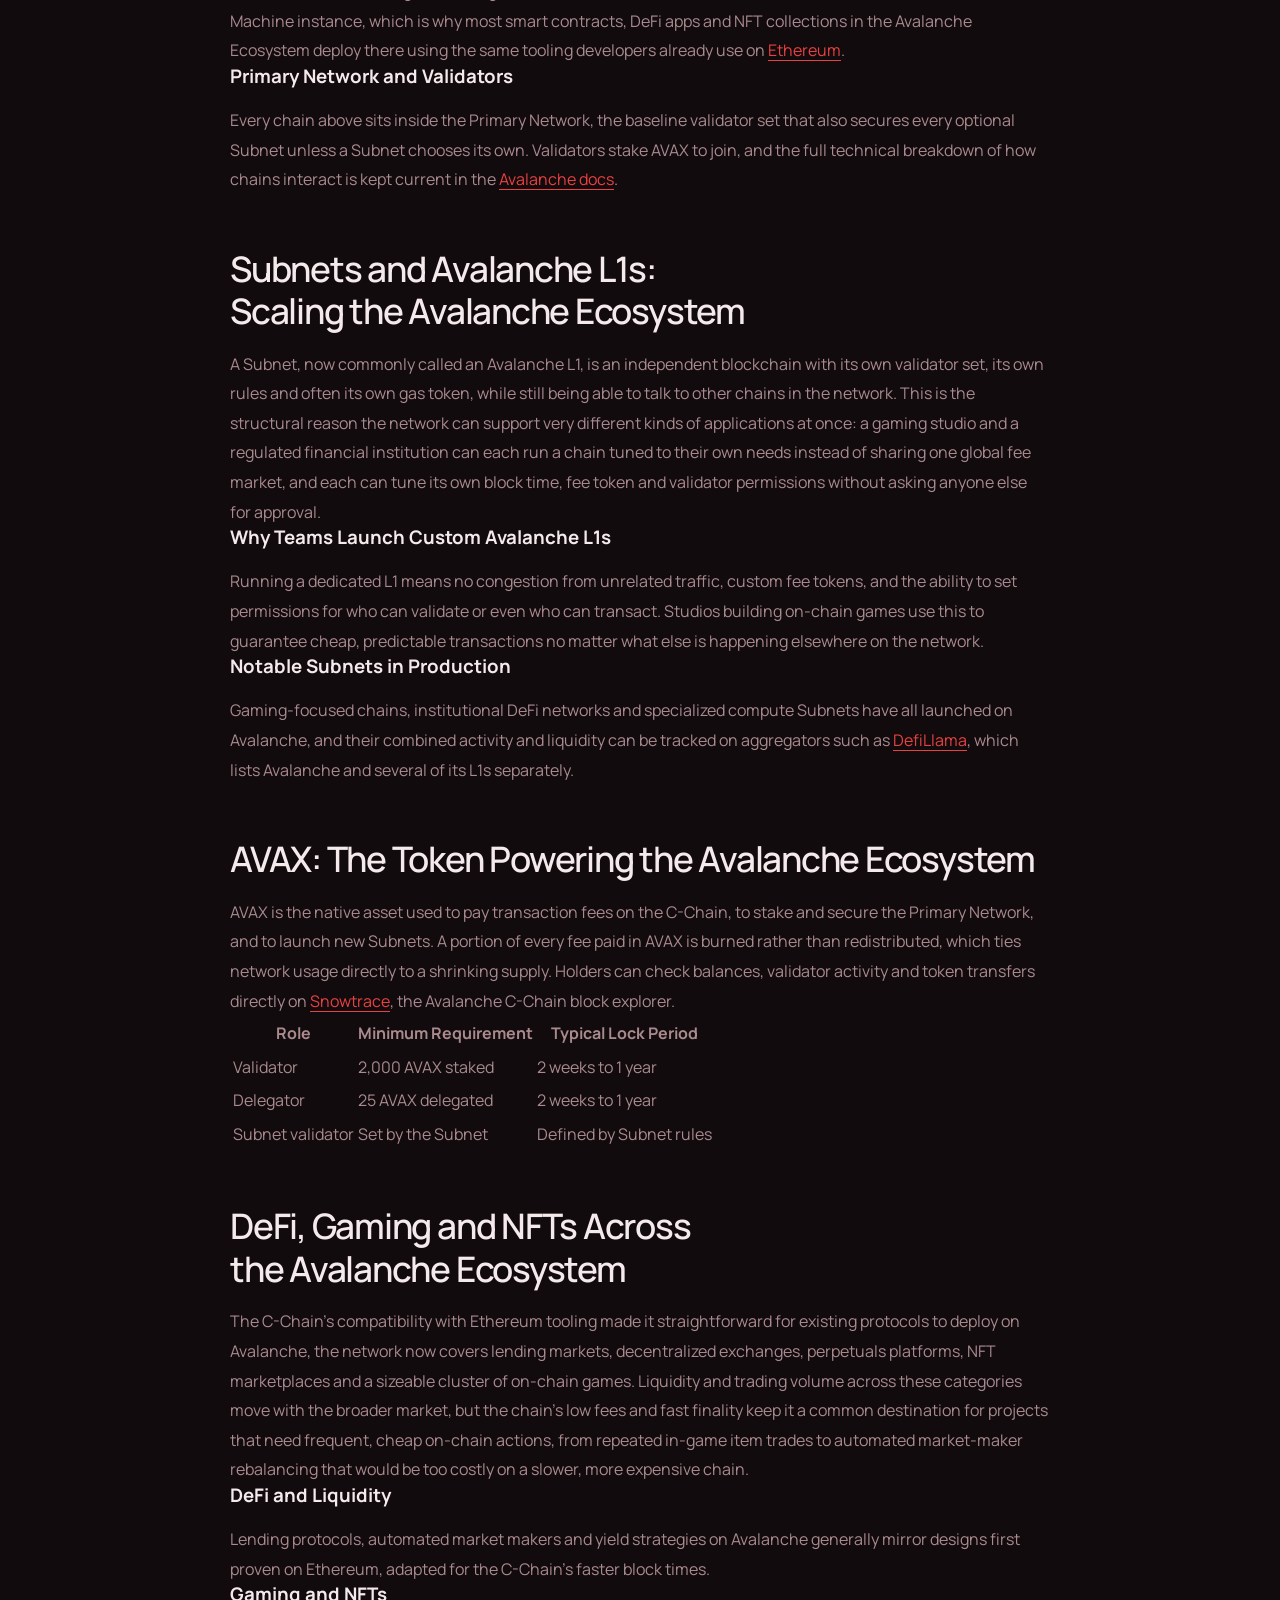
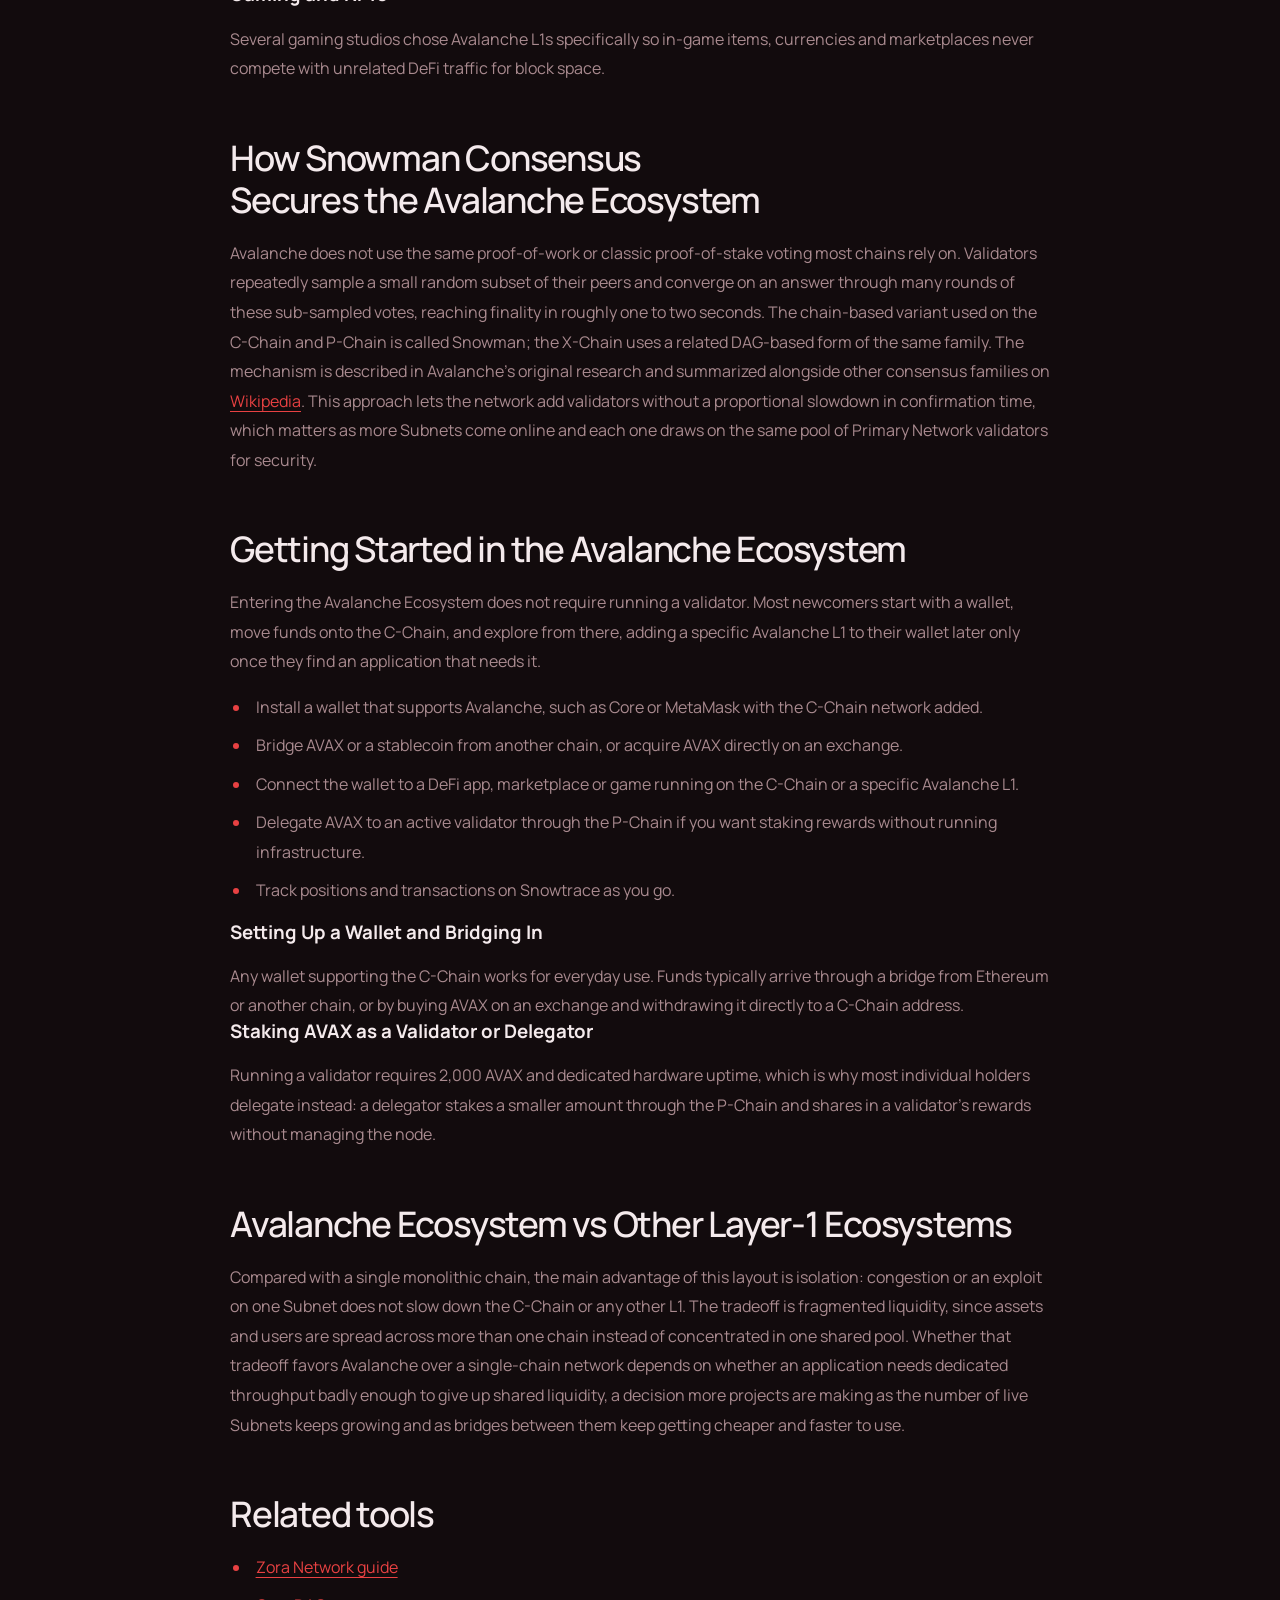
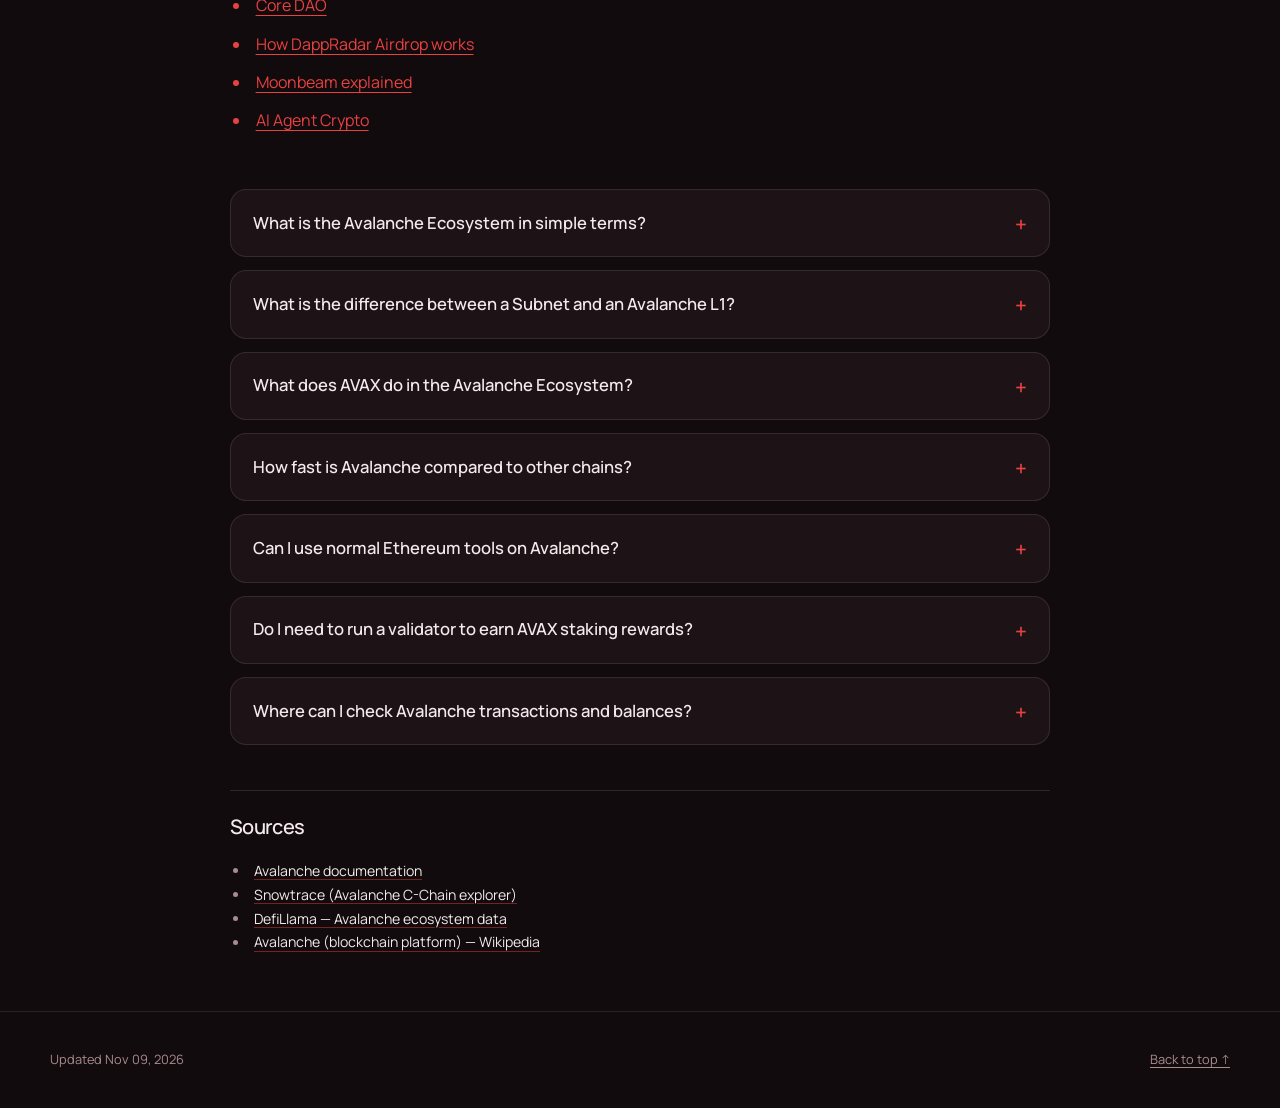
==== commit 7e2fc24e: "Freshness: date refresh + re-index" ====
--- a/index.html
+++ b/index.html
@@ -16,7 +16,7 @@
   <meta name="twitter:description" content="A guide to the Avalanche Ecosystem: the X-Chain, P-Chain and C-Chain, Subnets and Avalanche L1s, the AVAX token, Snowman consensus, and the major DeFi, gaming and NFT projects built on the network.">
   <meta name="twitter:image" content="https://avalanche-ecosystem.github.io/og.png">
 <link rel="preconnect" href="https://fonts.googleapis.com"><link rel="preconnect" href="https://fonts.gstatic.com" crossorigin><link rel="stylesheet" href="https://fonts.googleapis.com/css2?family=Manrope:wght@400;500;600;700&family=Manrope:wght@500;600;700&display=swap">
-<script type="application/ld+json">{"@context": "https://schema.org", "@graph": [{"@type": "WebSite", "@id": "https://avalanche-ecosystem.github.io/#website", "url": "https://avalanche-ecosystem.github.io/", "name": "Avalanche Ecosystem — Chains, Subnets, AVAX & Projects Guide"}, {"@type": "WebPage", "@id": "https://avalanche-ecosystem.github.io/#webpage", "url": "https://avalanche-ecosystem.github.io/", "name": "Avalanche Ecosystem — Chains, Subnets, AVAX & Projects Guide", "isPartOf": {"@id": "https://avalanche-ecosystem.github.io/#website"}, "description": "A guide to the Avalanche Ecosystem: the X-Chain, P-Chain and C-Chain, Subnets and Avalanche L1s, the AVAX token, Snowman consensus, and the major DeFi, gaming and NFT projects built on the network.", "datePublished": "2026-10-31", "dateModified": "2026-10-31"}, {"@type": "SoftwareApplication", "name": "Avalanche Ecosystem", "applicationCategory": "FinanceApplication", "operatingSystem": "Web", "offers": {"@type": "Offer", "price": "0", "priceCurrency": "USD"}}, {"@type": "BreadcrumbList", "itemListElement": [{"@type": "ListItem", "position": 1, "name": "Home", "item": "https://avalanche-ecosystem.github.io/"}, {"@type": "ListItem", "position": 2, "name": "Chains"}, {"@type": "ListItem", "position": 3, "name": "Avalanche Ecosystem"}]}, {"@type": "FAQPage", "mainEntity": [{"@type": "Question", "name": "What is the Avalanche Ecosystem in simple terms?", "acceptedAnswer": {"@type": "Answer", "text": "It is the full set of chains, Subnets, validators and applications running on Avalanche, built around the X-Chain, P-Chain and C-Chain plus any independent Avalanche L1 a team has launched."}}, {"@type": "Question", "name": "What is the difference between a Subnet and an Avalanche L1?", "acceptedAnswer": {"@type": "Answer", "text": "They refer to the same underlying feature. 'Avalanche L1' is the newer name for a Subnet: an independent chain with its own validator set and rules that can still interoperate with the rest of the network."}}, {"@type": "Question", "name": "What does AVAX do in the Avalanche Ecosystem?", "acceptedAnswer": {"@type": "Answer", "text": "AVAX pays transaction fees on the C-Chain, is staked to secure the Primary Network, and is required to launch new Subnets. A portion of every fee is burned, linking usage to supply."}}, {"@type": "Question", "name": "How fast is Avalanche compared to other chains?", "acceptedAnswer": {"@type": "Answer", "text": "Avalanche typically finalizes transactions in roughly one to two seconds thanks to its Snowman consensus, which reaches agreement through repeated random sub-sampling rather than a single global vote."}}, {"@type": "Question", "name": "Can I use normal Ethereum tools on Avalanche?", "acceptedAnswer": {"@type": "Answer", "text": "Yes. The C-Chain is an Ethereum Virtual Machine instance, so wallets, contract languages and developer tooling built for Ethereum work on Avalanche with little to no modification."}}, {"@type": "Question", "name": "Do I need to run a validator to earn AVAX staking rewards?", "acceptedAnswer": {"@type": "Answer", "text": "No. Delegating AVAX to an existing validator through the P-Chain earns a share of staking rewards without the hardware or uptime requirements of running a validator node."}}, {"@type": "Question", "name": "Where can I check Avalanche transactions and balances?", "acceptedAnswer": {"@type": "Answer", "text": "Snowtrace is the standard C-Chain block explorer for checking balances, contract activity and transaction history on Avalanche."}}]}]}</script>
+<script type="application/ld+json">{"@context": "https://schema.org", "@graph": [{"@type": "WebSite", "@id": "https://avalanche-ecosystem.github.io/#website", "url": "https://avalanche-ecosystem.github.io/", "name": "Avalanche Ecosystem — Chains, Subnets, AVAX & Projects Guide"}, {"@type": "WebPage", "@id": "https://avalanche-ecosystem.github.io/#webpage", "url": "https://avalanche-ecosystem.github.io/", "name": "Avalanche Ecosystem — Chains, Subnets, AVAX & Projects Guide", "isPartOf": {"@id": "https://avalanche-ecosystem.github.io/#website"}, "description": "A guide to the Avalanche Ecosystem: the X-Chain, P-Chain and C-Chain, Subnets and Avalanche L1s, the AVAX token, Snowman consensus, and the major DeFi, gaming and NFT projects built on the network.", "datePublished": "2026-11-09", "dateModified": "2026-11-09"}, {"@type": "SoftwareApplication", "name": "Avalanche Ecosystem", "applicationCategory": "FinanceApplication", "operatingSystem": "Web", "offers": {"@type": "Offer", "price": "0", "priceCurrency": "USD"}}, {"@type": "BreadcrumbList", "itemListElement": [{"@type": "ListItem", "position": 1, "name": "Home", "item": "https://avalanche-ecosystem.github.io/"}, {"@type": "ListItem", "position": 2, "name": "Chains"}, {"@type": "ListItem", "position": 3, "name": "Avalanche Ecosystem"}]}, {"@type": "FAQPage", "mainEntity": [{"@type": "Question", "name": "What is the Avalanche Ecosystem in simple terms?", "acceptedAnswer": {"@type": "Answer", "text": "It is the full set of chains, Subnets, validators and applications running on Avalanche, built around the X-Chain, P-Chain and C-Chain plus any independent Avalanche L1 a team has launched."}}, {"@type": "Question", "name": "What is the difference between a Subnet and an Avalanche L1?", "acceptedAnswer": {"@type": "Answer", "text": "They refer to the same underlying feature. 'Avalanche L1' is the newer name for a Subnet: an independent chain with its own validator set and rules that can still interoperate with the rest of the network."}}, {"@type": "Question", "name": "What does AVAX do in the Avalanche Ecosystem?", "acceptedAnswer": {"@type": "Answer", "text": "AVAX pays transaction fees on the C-Chain, is staked to secure the Primary Network, and is required to launch new Subnets. A portion of every fee is burned, linking usage to supply."}}, {"@type": "Question", "name": "How fast is Avalanche compared to other chains?", "acceptedAnswer": {"@type": "Answer", "text": "Avalanche typically finalizes transactions in roughly one to two seconds thanks to its Snowman consensus, which reaches agreement through repeated random sub-sampling rather than a single global vote."}}, {"@type": "Question", "name": "Can I use normal Ethereum tools on Avalanche?", "acceptedAnswer": {"@type": "Answer", "text": "Yes. The C-Chain is an Ethereum Virtual Machine instance, so wallets, contract languages and developer tooling built for Ethereum work on Avalanche with little to no modification."}}, {"@type": "Question", "name": "Do I need to run a validator to earn AVAX staking rewards?", "acceptedAnswer": {"@type": "Answer", "text": "No. Delegating AVAX to an existing validator through the P-Chain earns a share of staking rewards without the hardware or uptime requirements of running a validator node."}}, {"@type": "Question", "name": "Where can I check Avalanche transactions and balances?", "acceptedAnswer": {"@type": "Answer", "text": "Snowtrace is the standard C-Chain block explorer for checking balances, contract activity and transaction history on Avalanche."}}]}]}</script>
   <style>
     :root{--bg:#120B0D;--surface:#1D1316;--text:#F4EAEC;--muted:#A98A8F;--accent:#E84142;--accent-ink:#FFFFFF;--radius:16px;--display:"Manrope";--body:"Manrope"}
     * { box-sizing: border-box; }
@@ -250,7 +250,7 @@
   </section>
   <footer class="ce96f67">
     <div class="c9b0d54 caa2b27">
-      <p>Updated Oct 31, 2026</p>
+      <p>Updated Nov 09, 2026</p>
       <a href="#top">Back to top ↑</a>
     </div>
   </footer>
